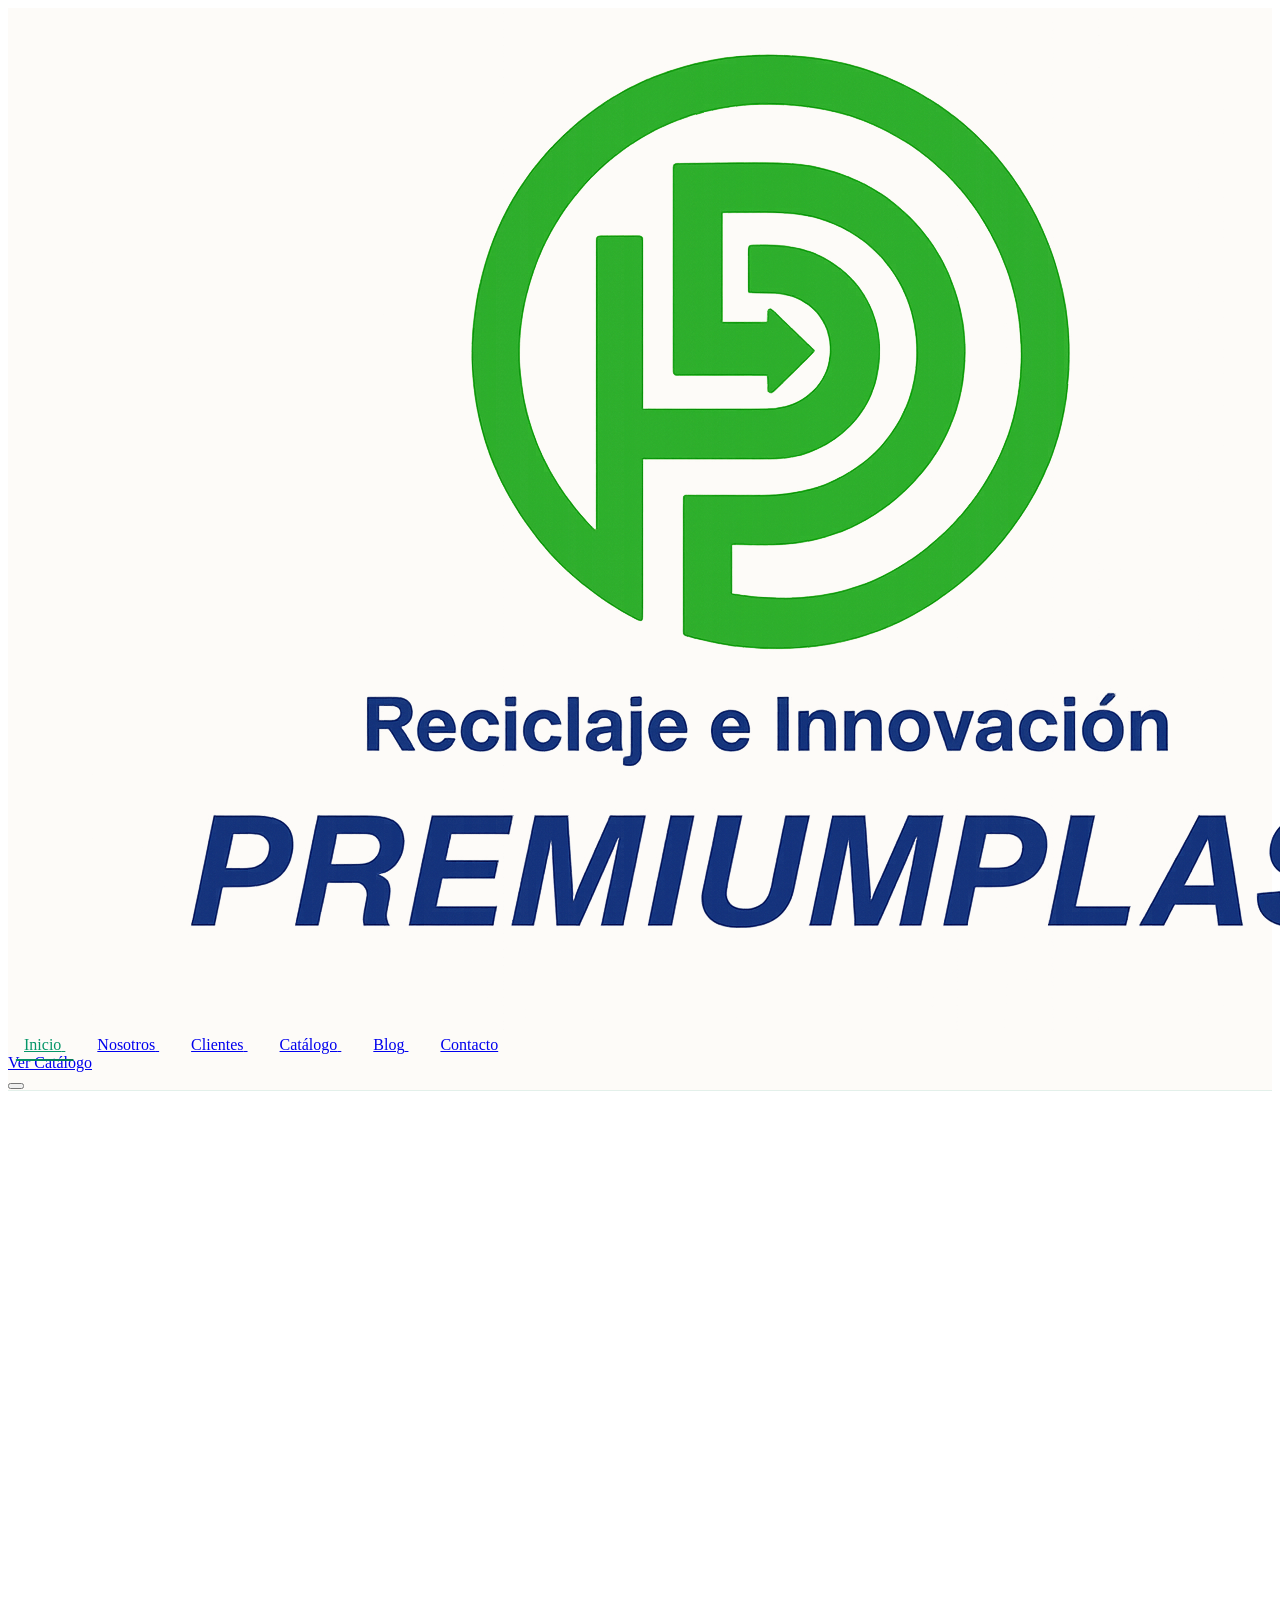
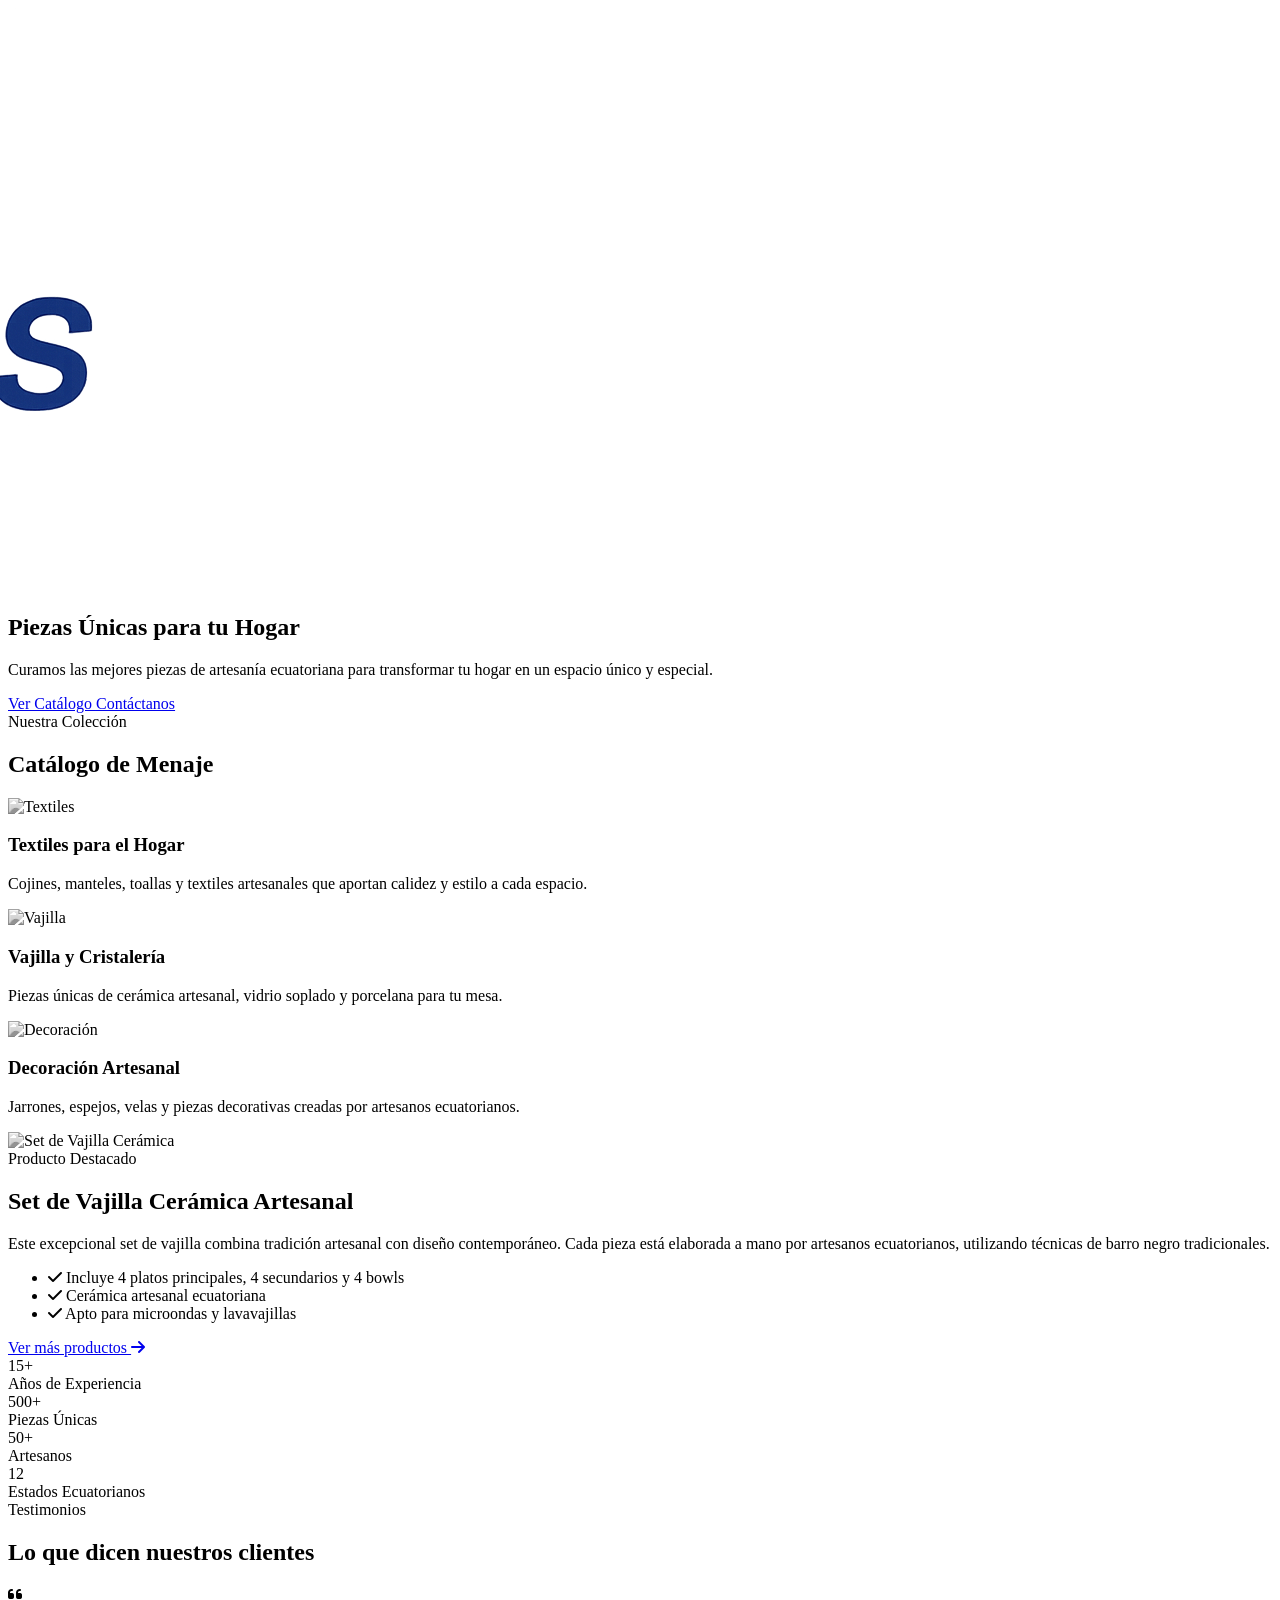
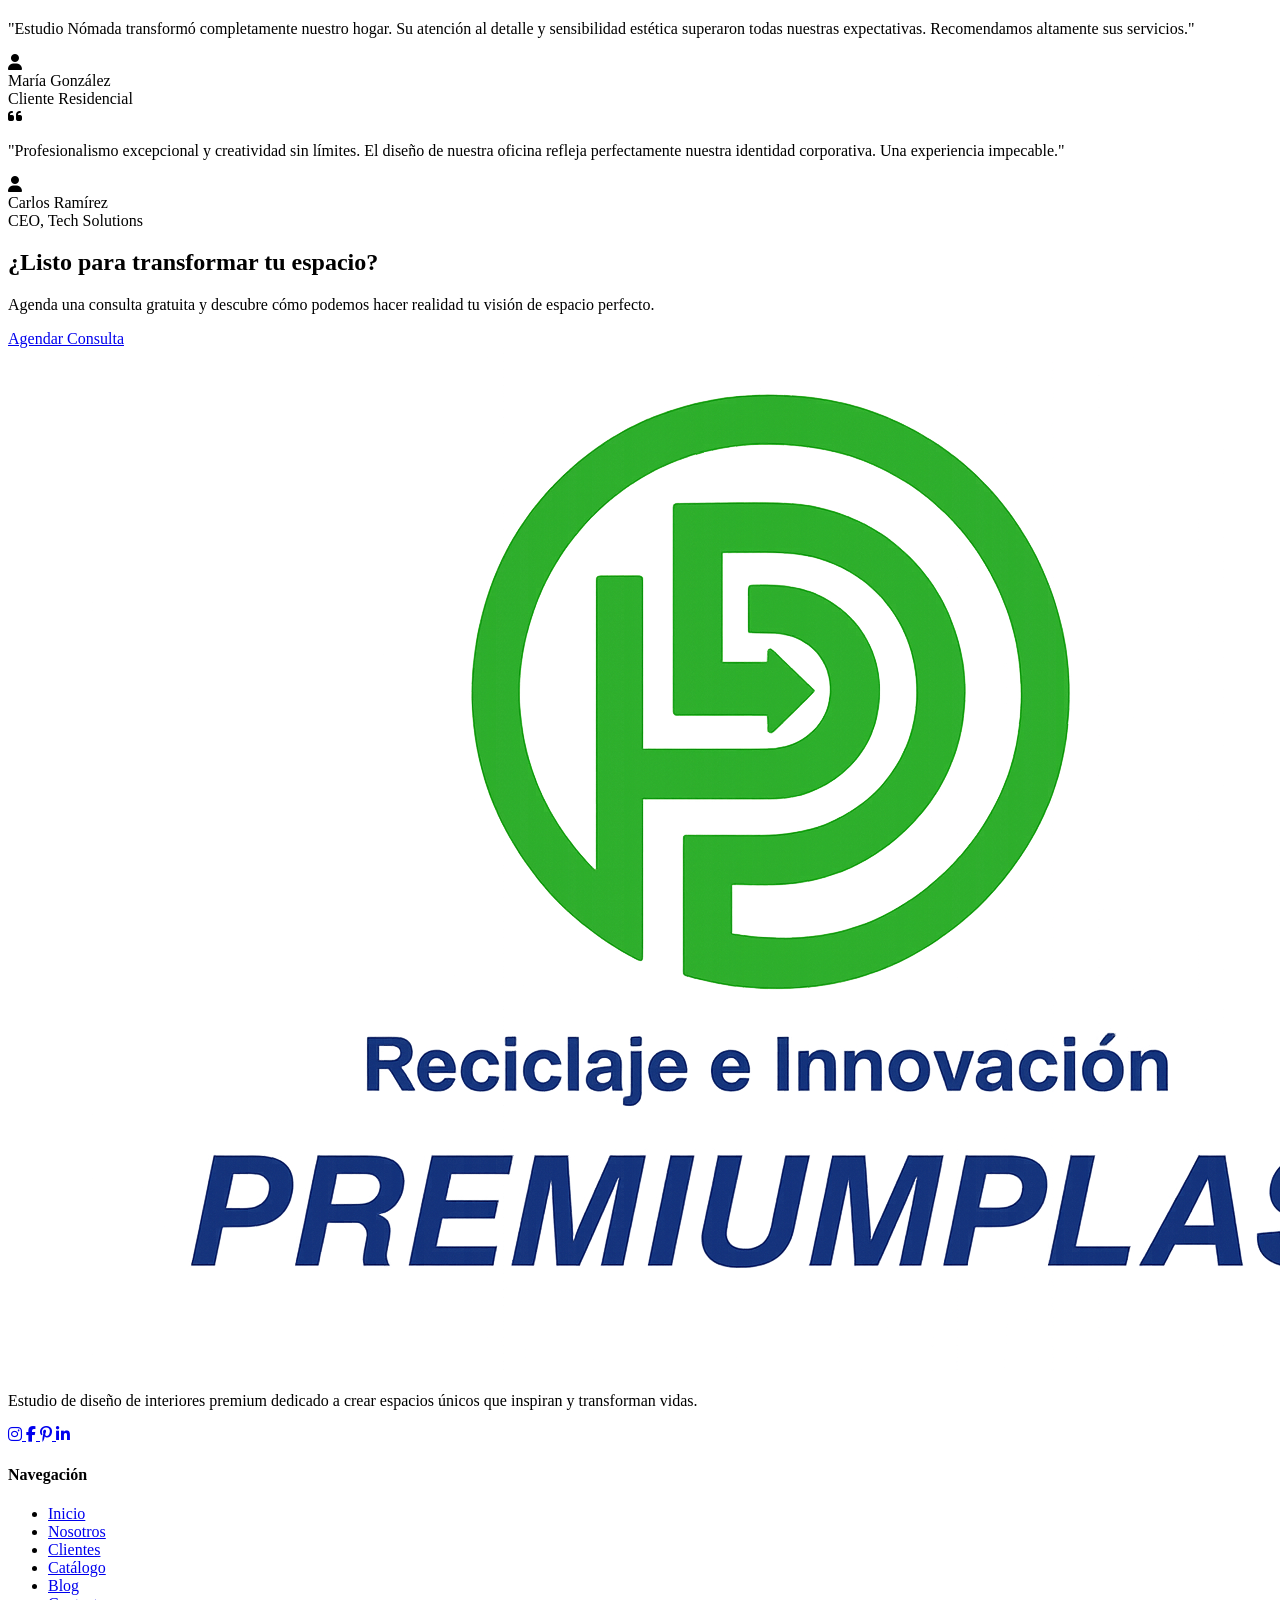
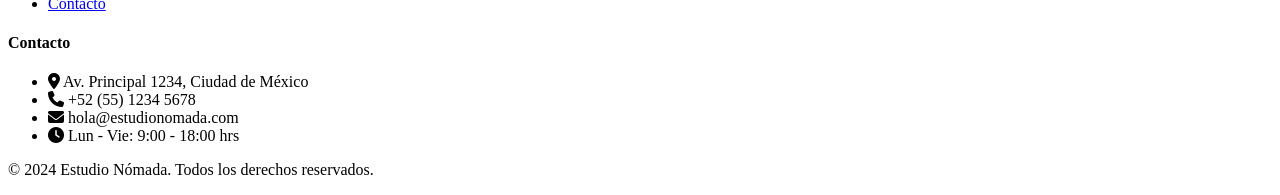
==== index.html @ 6032d8cf "Fix menu responsive" ====
<!DOCTYPE html>
<html lang="es">
<head>
    <meta charset="UTF-8">
    <meta name="viewport" content="width=device-width, initial-scale=1.0">
    <title>Estudio Nómada - Diseño de Interiores Premium</title>
    
    <!-- Tailwind CSS -->
    <script src="https://cdn.tailwindcss.com"></script>
    
    <!-- Font Awesome 6 -->
    <link rel="stylesheet" href="https://cdnjs.cloudflare.com/ajax/libs/font-awesome/6.4.0/css/all.min.css">
    
    <!-- Google Fonts -->
    <link rel="preconnect" href="https://fonts.googleapis.com">
    <link rel="preconnect" href="https://fonts.gstatic.com" crossorigin>
    <link href="https://fonts.googleapis.com/css2?family=Cormorant+Garamond:wght@400;500;600;700&family=Inter:wght@300;400;500;600&display=swap" rel="stylesheet">
    
    <!-- Tailwind Config -->
    <script>
        tailwind.config = {
            theme: {
                extend: {
                    colors: {
                        cream: '#FDFBF7',
                        'green-600': '#059669',
                        'green-700': '#047857',
                        'blue-900': '#1e3a5f',
                        'amber-600': '#d97706',
                        'gray-700': '#374151',
                        'gray-600': '#4b5563',
                    },
                    fontFamily: {
                        serif: ['"Cormorant Garamond"', 'serif'],
                        sans: ['"Inter"', 'sans-serif'],
                    }
                }
            }
        }
    </script>
    
    <style>
        .grayscale-hover:hover {
            filter: grayscale(0%);
        }
        .grayscale {
            filter: grayscale(100%);
        }
        .smooth-transition {
            transition: all 0.4s ease-in-out;
        }
        
        /* CSS-only Carousel */
        .carousel {
            position: absolute;
            top: 0;
            left: 0;
            width: 100%;
            height: 100%;
        }
        
        .carousel-image {
            position: absolute;
            top: 0;
            left: 0;
            width: 100%;
            height: 100%;
            background-size: cover;
            background-position: center;
            opacity: 0;
            animation: slide 15s infinite;
        }
        
        .carousel-image:nth-child(1) {
            animation-delay: 0s;
        }
        
        .carousel-image:nth-child(2) {
            animation-delay: 5s;
        }
        
        .carousel-image:nth-child(3) {
            animation-delay: 10s;
        }
        
        @keyframes slide {
            0%, 25% {
                opacity: 1;
            }
            33.33%, 100% {
                opacity: 0;
            }
        }
        
        /* Modern Menu Styles */
        .nav-link {
            position: relative;
            padding: 0.5rem 1rem;
            transition: all 0.3s ease;
        }
        
        .nav-link::before {
            content: '';
            position: absolute;
            bottom: 0;
            left: 50%;
            width: 0;
            height: 2px;
            background: linear-gradient(90deg, #059669, #047857);
            transition: all 0.3s ease;
            transform: translateX(-50%);
            border-radius: 2px;
        }
        
        .nav-link:hover::before,
        .nav-link.active::before {
            width: 80%;
        }
        
        .nav-link:hover {
            transform: translateY(-2px);
        }
        
        .nav-link.active {
            color: #059669;
            font-weight: 500;
        }
        
        /* Glassmorphism Header */
        .glass-header {
            background: rgba(253, 251, 247, 0.85);
            backdrop-filter: blur(20px);
            -webkit-backdrop-filter: blur(20px);
            border-bottom: 1px solid rgba(5, 150, 105, 0.1);
        }
        
        /* Mobile Menu Animation */
        .mobile-menu {
            transform: translateX(-100%);
            transition: transform 0.3s cubic-bezier(0.4, 0, 0.2, 1);
        }
        
        .mobile-menu.active {
            transform: translateX(0);
        }
        
        .mobile-menu-overlay {
            transition: all 0.3s ease;
        }
        
        .mobile-menu-overlay.active {
            opacity: 1;
            visibility: visible;
        }
        
        .mobile-nav-link {
            position: relative;
            overflow: hidden;
        }
        
        .mobile-nav-link::before {
            content: '';
            position: absolute;
            left: 0;
            top: 0;
            height: 100%;
            width: 0;
            background: linear-gradient(90deg, rgba(5, 150, 105, 0.1), transparent);
            transition: width 0.3s ease;
        }
        
        .mobile-nav-link:hover::before,
        .mobile-nav-link.active::before {
            width: 100%;
        }
        
        .mobile-nav-link:hover,
        .mobile-nav-link.active {
            padding-left: 1.5rem;
        }
        
        /* Animated Hamburger */
        .hamburger-line {
            transition: all 0.3s ease;
        }
        
        .hamburger.active .hamburger-line:nth-child(1) {
            transform: rotate(45deg) translate(5px, 5px);
        }
        
        .hamburger.active .hamburger-line:nth-child(2) {
            opacity: 0;
        }
        
        .hamburger.active .hamburger-line:nth-child(3) {
            transform: rotate(-45deg) translate(5px, -5px);
        }
        
        /* Logo Scale Animation */
        .logo-container {
            transition: transform 0.3s ease;
        }
        
        .logo-container:hover {
            transform: scale(1.05);
        }
        
        /* Scroll indicator */
        .scroll-indicator {
            animation: bounce 2s infinite;
        }
        
        @keyframes bounce {
            0%, 20%, 50%, 80%, 100% {
                transform: translateY(0);
            }
            40% {
                transform: translateY(-10px);
            }
            60% {
                transform: translateY(-5px);
            }
        }
    </style>
</head>
<body class="bg-cream font-sans text-gray-700">
    
    <!-- HEADER MODERNO -->
    <header id="main-header" class="fixed top-0 left-0 right-0 z-50 glass-header transition-all duration-3 overflow-visible">
        <nav class="max-w-7xl mx-auto px-6 py-4">
            <div class="flex items-center justify-between">
                <!-- Logo -->
                <a href="index.html" class="logo-container flex-shrink-0">
                    <img src="assets/images/logocompleto.png" alt="Estudio Nómada Logo" class="h-20 w-auto">
                </a>
                
                <!-- Desktop Navigation -->
                <div class="hidden lg:flex items-center space-x-2">
                    <a href="index.html" class="nav-link active text-gray-800 font-medium">
                        <span class="relative z-10">Inicio</span>
                    </a>
                    <a href="nosotros.html" class="nav-link text-gray-600 hover:text-gray-800 font-medium">
                        <span class="relative z-10">Nosotros</span>
                    </a>
                    <a href="clientes.html" class="nav-link text-gray-600 hover:text-gray-800 font-medium">
                        <span class="relative z-10">Clientes</span>
                    </a>
                    <a href="catalogo.html" class="nav-link text-gray-600 hover:text-gray-800 font-medium">
                        <span class="relative z-10">Catálogo</span>
                    </a>
                    <a href="blog.html" class="nav-link text-gray-600 hover:text-gray-800 font-medium">
                        <span class="relative z-10">Blog</span>
                    </a>
                    <a href="contacto.html" class="nav-link text-gray-600 hover:text-gray-800 font-medium">
                        <span class="relative z-10">Contacto</span>
                    </a>
                </div>
                
                <!-- CTA Button -->
                <div class="hidden lg:block">
                    <a href="catalogo.html" class="px-6 py-2.5 bg-green-600 text-white font-medium rounded-full hover:bg-green-700 transition-all duration-300 hover:shadow-lg hover:shadow-green-600/30 transform hover:-translate-y-0.5">
                        Ver Catálogo
                    </a>
                </div>
                
                <!-- Mobile Menu Button -->
                <button id="mobile-menu-btn" class="hamburger lg:hidden w-10 h-10 flex flex-col justify-center items-center gap-1.5 p-2 rounded-lg hover:bg-gray-100 transition-colors">
                    <span class="hamburger-line w-6 h-0.5 bg-gray-700 rounded"></span>
                    <span class="hamburger-line w-6 h-0.5 bg-gray-700 rounded"></span>
                    <span class="hamburger-line w-6 h-0.5 bg-gray-700 rounded"></span>
                </button>
            </div>
        </nav>
    </header>
    
    <!-- Mobile Menu Overlay -->
    <div id="mobile-menu-overlay" class="mobile-menu-overlay fixed inset-0 bg-black/50 z-40 lg:hidden transition-opacity duration-300 opacity-0 invisible"></div>
    
    <!-- Mobile Menu -->
    <div id="mobile-menu" class="mobile-menu fixed top-0 left-0 bottom-0 w-80 max-w-[85vw] bg-cream z-50 lg:hidden shadow-2xl transform -translate-x-full transition-transform duration-300">
        <div class="p-6">
            <!-- Mobile Logo -->
            <div class="flex items-center justify-between mb-8">
                <img src="assets/images/logocompleto.png" alt="Estudio Nómada Logo" class="h-16 w-auto">
                <button id="mobile-menu-close" class="w-10 h-10 flex items-center justify-center rounded-full hover:bg-gray-100 transition-colors">
                    <i class="fas fa-times text-xl text-gray-600"></i>
                </button>
            </div>
            
            <!-- Mobile Navigation -->
            <div class="flex flex-col space-y-2">
                <a href="index.html" class="mobile-nav-link active px-4 py-3 text-green-600 font-medium rounded-lg transition-all duration-300">
                    <i class="fas fa-home mr-3 w-5"></i>Inicio
                </a>
                <a href="nosotros.html" class="mobile-nav-link px-4 py-3 text-gray-600 font-medium rounded-lg transition-all duration-300">
                    <i class="fas fa-users mr-3 w-5"></i>Nosotros
                </a>
                <a href="clientes.html" class="mobile-nav-link px-4 py-3 text-gray-600 font-medium rounded-lg transition-all duration-300">
                    <i class="fas fa-heart mr-3 w-5"></i>Clientes
                </a>
                <a href="catalogo.html" class="mobile-nav-link px-4 py-3 text-gray-600 font-medium rounded-lg transition-all duration-300">
                    <i class="fas fa-box mr-3 w-5"></i>Catálogo
                </a>
                <a href="blog.html" class="mobile-nav-link px-4 py-3 text-gray-600 font-medium rounded-lg transition-all duration-300">
                    <i class="fas fa-newspaper mr-3 w-5"></i>Blog
                </a>
                <a href="contacto.html" class="mobile-nav-link px-4 py-3 text-gray-600 font-medium rounded-lg transition-all duration-300">
                    <i class="fas fa-envelope mr-3 w-5"></i>Contacto
                </a>
            </div>
            
            <!-- Mobile CTA -->
            <div class="mt-8 pt-6 border-t border-gray-200">
                <a href="catalogo.html" class="block w-full px-6 py-3 bg-green-600 text-white font-medium text-center rounded-full hover:bg-green-700 transition-all duration-300">
                    Ver Catálogo
                </a>
            </div>
            
            <!-- Social Links -->
            <div class="flex justify-center space-x-4 mt-6">
                <a href="#" class="w-10 h-10 bg-gray-100 flex items-center justify-center text-gray-600 rounded-full hover:bg-green-600 hover:text-white transition-all duration-300">
                    <i class="fab fa-instagram"></i>
                </a>
                <a href="#" class="w-10 h-10 bg-gray-100 flex items-center justify-center text-gray-600 rounded-full hover:bg-green-600 hover:text-white transition-all duration-300">
                    <i class="fab fa-facebook-f"></i>
                </a>
                <a href="#" class="w-10 h-10 bg-gray-100 flex items-center justify-center text-gray-600 rounded-full hover:bg-green-600 hover:text-white transition-all duration-300">
                    <i class="fab fa-pinterest-p"></i>
                </a>
            </div>
        </div>
    </div>

    <!-- HERO SECTION WITH CAROUSEL -->
    <section class="relative min-h-screen flex items-center justify-center overflow-hidden">
        <div class="carousel">
            <div class="carousel-image" style="background-image: url('https://images.unsplash.com/photo-1556228453-efd6c1ff04f6?w=1920&q=80');"></div>
            <div class="carousel-image" style="background-image: url('https://images.unsplash.com/photo-1556228453-efd6c1ff04f6?w=1920&q=80');"></div>
            <div class="carousel-image" style="background-image: url('https://images.unsplash.com/photo-1544161515-4ab6ce6db874?w=1920&q=80');"></div>
        </div>
        <div class="absolute inset-0 bg-blue-900/50"></div>
        <div class="relative z-10 max-w-5xl mx-auto px-6 text-center">
            <h1 class="font-serif text-6xl md:text-7xl lg:text-8xl font-light text-white mb-8 leading-tight">
                Piezas Únicas para tu <span class="italic">Hogar</span>
            </h1>
            <p class="text-xl md:text-2xl text-white/90 mb-12 max-w-3xl mx-auto font-light">
                Curamos las mejores piezas de artesanía ecuatoriana para transformar tu hogar en un espacio único y especial.
            </p>
            <div class="flex flex-col sm:flex-row gap-6 justify-center">
                <a href="catalogo.html" class="px-10 py-4 bg-green-600 text-white font-medium hover:bg-green-700 transition-colors duration-300 rounded-none">
                    Ver Catálogo
                </a>
                <a href="contacto.html" class="px-10 py-4 bg-white text-gray-700 font-medium hover:bg-gray-100 transition-colors duration-300 rounded-none">
                    Contáctanos
                </a>
            </div>
        </div>
    </section>

    <!-- SERVICIOS SECTION -->
    <section class="py-32 bg-cream">
        <div class="max-w-7xl mx-auto px-6">
            <div class="text-center mb-20">
                <span class="text-amber-600 font-medium tracking-widest uppercase text-sm">Nuestra Colección</span>
                <h2 class="font-serif text-5xl md:text-6xl text-gray-700 mt-4 mb-6">Catálogo de Menaje</h2>
                <div class="w-24 h-1 bg-green-600 mx-auto"></div>
            </div>
            
            <div class="grid md:grid-cols-3 gap-12">
                <!-- Servicio 1 -->
                <div class="group text-center">
                    <div class="w-full h-80 bg-gray-100 mb-8 overflow-hidden relative">
                        <img src="https://images.unsplash.com/photo-1513519245088-0e12902e35a6?w=600&q=80" alt="Textiles" class="w-full h-full object-cover grayscale grayscale-hover smooth-transition">
                    </div>
                    <h3 class="font-serif text-3xl text-gray-700 mb-4">Textiles para el Hogar</h3>
                    <p class="text-gray-600 font-light leading-relaxed">Cojines, manteles, toallas y textiles artesanales que aportan calidez y estilo a cada espacio.</p>
                </div>
                
                <!-- Servicio 2 -->
                <div class="group text-center">
                    <div class="w-full h-80 bg-gray-100 mb-8 overflow-hidden relative">
                        <img src="https://images.unsplash.com/photo-1565193566173-7a0ee3dbe261?w=600&q=80" alt="Vajilla" class="w-full h-full object-cover grayscale grayscale-hover smooth-transition">
                    </div>
                    <h3 class="font-serif text-3xl text-gray-700 mb-4">Vajilla y Cristalería</h3>
                    <p class="text-gray-600 font-light leading-relaxed">Piezas únicas de cerámica artesanal, vidrio soplado y porcelana para tu mesa.</p>
                </div>
                
                <!-- Servicio 3 -->
                <div class="group text-center">
                    <div class="w-full h-80 bg-gray-100 mb-8 overflow-hidden relative">
                        <img src="https://images.unsplash.com/photo-1586023492125-27b2c045efd7?w=600&q=80" alt="Decoración" class="w-full h-full object-cover grayscale grayscale-hover smooth-transition">
                    </div>
                    <h3 class="font-serif text-3xl text-gray-700 mb-4">Decoración Artesanal</h3>
                    <p class="text-gray-600 font-light leading-relaxed">Jarrones, espejos, velas y piezas decorativas creadas por artesanos ecuatorianos.</p>
                </div>
            </div>
        </div>
    </section>

    <!-- PRODUCTO DESTACADO -->
    <section class="py-32 bg-gray-50">
        <div class="max-w-7xl mx-auto px-6">
            <div class="grid lg:grid-cols-2 gap-16 items-center">
                <div class="order-2 lg:order-1">
                    <div class="relative">
                        <div class="absolute -top-4 -left-4 w-full h-full border-2 border-green-600"></div>
                        <img src="https://images.unsplash.com/photo-1544161515-4ab6ce6db874?w=800&q=80" alt="Set de Vajilla Cerámica" class="w-full h-[600px] object-cover grayscale grayscale-hover smooth-transition relative z-10">
                    </div>
                </div>
                <div class="order-1 lg:order-2">
                    <span class="text-amber-600 font-medium tracking-widest uppercase text-sm">Producto Destacado</span>
                    <h2 class="font-serif text-5xl md:text-6xl text-gray-700 mt-4 mb-8">Set de Vajilla Cerámica Artesanal</h2>
                    <p class="text-gray-600 text-lg font-light leading-relaxed mb-8">
                        Este excepcional set de vajilla combina tradición artesanal con diseño contemporáneo. Cada pieza está elaborada a mano por artesanos ecuatorianos, utilizando técnicas de barro negro tradicionales.
                    </p>
                    <ul class="space-y-4 mb-10">
                        <li class="flex items-center text-gray-700 font-light">
                            <i class="fas fa-check text-green-600 mr-4"></i>
                            Incluye 4 platos principales, 4 secundarios y 4 bowls
                        </li>
                        <li class="flex items-center text-gray-700 font-light">
                            <i class="fas fa-check text-green-600 mr-4"></i>
                            Cerámica artesanal ecuatoriana
                        </li>
                        <li class="flex items-center text-gray-700 font-light">
                            <i class="fas fa-check text-green-600 mr-4"></i>
                            Apto para microondas y lavavajillas
                        </li>
                    </ul>
                    <a href="catalogo.html" class="inline-flex items-center text-green-600 font-medium hover:text-green-700 transition-colors duration-300 group">
                        Ver más productos
                        <i class="fas fa-arrow-right ml-3 group-hover:translate-x-2 smooth-transition"></i>
                    </a>
                </div>
            </div>
        </div>
    </section>

    <!-- ESTADÍSTICAS -->
    <section class="py-24 bg-blue-900">
        <div class="max-w-7xl mx-auto px-6">
            <div class="grid md:grid-cols-4 gap-12 text-center">
                <div>
                    <div class="font-serif text-5xl md:text-6xl text-white mb-4">15+</div>
                    <div class="text-white/80 font-light">Años de Experiencia</div>
                </div>
                <div>
                    <div class="font-serif text-5xl md:text-6xl text-white mb-4">500+</div>
                    <div class="text-white/80 font-light">Piezas Únicas</div>
                </div>
                <div>
                    <div class="font-serif text-5xl md:text-6xl text-white mb-4">50+</div>
                    <div class="text-white/80 font-light">Artesanos</div>
                </div>
                <div>
                    <div class="font-serif text-5xl md:text-6xl text-white mb-4">12</div>
                    <div class="text-white/80 font-light">Estados Ecuatorianos</div>
                </div>
            </div>
        </div>
    </section>

    <!-- TESTIMONIOS -->
    <section class="py-32 bg-cream">
        <div class="max-w-5xl mx-auto px-6">
            <div class="text-center mb-16">
                <span class="text-amber-600 font-medium tracking-widest uppercase text-sm">Testimonios</span>
                <h2 class="font-serif text-5xl md:text-6xl text-gray-700 mt-4 mb-6">Lo que dicen nuestros clientes</h2>
            </div>
            
            <div class="grid md:grid-cols-2 gap-12">
                <div class="bg-white p-10 border-l-4 border-green-600">
                    <i class="fas fa-quote-left text-green-600 text-2xl mb-6"></i>
                    <p class="text-gray-600 text-lg font-light italic leading-relaxed mb-8">
                        "Estudio Nómada transformó completamente nuestro hogar. Su atención al detalle y sensibilidad estética superaron todas nuestras expectativas. Recomendamos altamente sus servicios."
                    </p>
                    <div class="flex items-center">
                        <div class="w-14 h-14 bg-gray-200 rounded-full flex items-center justify-center mr-4">
                            <i class="fas fa-user text-gray-500"></i>
                        </div>
                        <div>
                            <div class="font-serif text-xl text-gray-700">María González</div>
                            <div class="text-gray-500 text-sm">Cliente Residencial</div>
                        </div>
                    </div>
                </div>
                
                <div class="bg-white p-10 border-l-4 border-green-600">
                    <i class="fas fa-quote-left text-green-600 text-2xl mb-6"></i>
                    <p class="text-gray-600 text-lg font-light italic leading-relaxed mb-8">
                        "Profesionalismo excepcional y creatividad sin límites. El diseño de nuestra oficina refleja perfectamente nuestra identidad corporativa. Una experiencia impecable."
                    </p>
                    <div class="flex items-center">
                        <div class="w-14 h-14 bg-gray-200 rounded-full flex items-center justify-center mr-4">
                            <i class="fas fa-user text-gray-500"></i>
                        </div>
                        <div>
                            <div class="font-serif text-xl text-gray-700">Carlos Ramírez</div>
                            <div class="text-gray-500 text-sm">CEO, Tech Solutions</div>
                        </div>
                    </div>
                </div>
            </div>
        </div>
    </section>

    <!-- CTA SECTION -->
    <section class="py-32 bg-gray-100">
        <div class="max-w-4xl mx-auto px-6 text-center">
            <h2 class="font-serif text-5xl md:text-6xl text-gray-700 mb-6">¿Listo para transformar tu espacio?</h2>
            <p class="text-gray-600 text-xl font-light leading-relaxed mb-10">
                Agenda una consulta gratuita y descubre cómo podemos hacer realidad tu visión de espacio perfecto.
            </p>
            <a href="contacto.html" class="inline-block px-12 py-5 bg-green-600 text-white font-medium hover:bg-green-700 transition-colors duration-300 rounded-none">
                Agendar Consulta
            </a>
        </div>
    </section>

    <!-- FOOTER -->
    <footer class="bg-cream pt-20 pb-10 border-t border-gray-200">
        <div class="max-w-7xl mx-auto px-6">
            <div class="grid md:grid-cols-3 gap-16 mb-16">
                <!-- Info Estudio -->
                <div>
                    <img src="assets/images/logocompleto.png" alt="Estudio Nómada Logo" class="h-16 w-auto mb-6">
                    <p class="text-gray-600 font-light leading-relaxed mb-6">
                        Estudio de diseño de interiores premium dedicado a crear espacios únicos que inspiran y transforman vidas.
                    </p>
                    <div class="flex space-x-4">
                        <a href="#" class="w-10 h-10 bg-gray-200 flex items-center justify-center text-gray-700 hover:bg-amber-600 hover:text-white transition-colors duration-300">
                            <i class="fab fa-instagram"></i>
                        </a>
                        <a href="#" class="w-10 h-10 bg-gray-200 flex items-center justify-center text-gray-700 hover:bg-amber-600 hover:text-white transition-colors duration-300">
                            <i class="fab fa-facebook-f"></i>
                        </a>
                        <a href="#" class="w-10 h-10 bg-gray-200 flex items-center justify-center text-gray-700 hover:bg-amber-600 hover:text-white transition-colors duration-300">
                            <i class="fab fa-pinterest-p"></i>
                        </a>
                        <a href="#" class="w-10 h-10 bg-gray-200 flex items-center justify-center text-gray-700 hover:bg-amber-600 hover:text-white transition-colors duration-300">
                            <i class="fab fa-linkedin-in"></i>
                        </a>
                    </div>
                </div>
                
                <!-- Navegación -->
                <div>
                    <h4 class="font-serif text-2xl text-gray-700 mb-6">Navegación</h4>
                    <ul class="space-y-4">
                        <li><a href="index.html" class="text-gray-600 hover:text-amber-600 font-light transition-colors duration-300">Inicio</a></li>
                        <li><a href="nosotros.html" class="text-gray-600 hover:text-amber-600 font-light transition-colors duration-300">Nosotros</a></li>
                        <li><a href="clientes.html" class="text-gray-600 hover:text-amber-600 font-light transition-colors duration-300">Clientes</a></li>
                        <li><a href="catalogo.html" class="text-gray-600 hover:text-amber-600 font-light transition-colors duration-300">Catálogo</a></li>
                        <li><a href="blog.html" class="text-gray-600 hover:text-amber-600 font-light transition-colors duration-300">Blog</a></li>
                        <li><a href="contacto.html" class="text-gray-600 hover:text-amber-600 font-light transition-colors duration-300">Contacto</a></li>
                    </ul>
                </div>
                
                <!-- Contacto -->
                <div>
                    <h4 class="font-serif text-2xl text-gray-700 mb-6">Contacto</h4>
                    <ul class="space-y-4">
                        <li class="flex items-start text-gray-600 font-light">
                            <i class="fas fa-map-marker-alt text-green-600 mt-1 mr-4"></i>
                            Av. Principal 1234, Ciudad de México
                        </li>
                        <li class="flex items-center text-gray-600 font-light">
                            <i class="fas fa-phone text-green-600 mr-4"></i>
                            +52 (55) 1234 5678
                        </li>
                        <li class="flex items-center text-gray-600 font-light">
                            <i class="fas fa-envelope text-green-600 mr-4"></i>
                            hola@estudionomada.com
                        </li>
                        <li class="flex items-center text-gray-600 font-light">
                            <i class="fas fa-clock text-green-600 mr-4"></i>
                            Lun - Vie: 9:00 - 18:00 hrs
                        </li>
                    </ul>
                </div>
            </div>
            
            <!-- Copyright -->
            <div class="border-t border-gray-200 pt-10 text-center">
                <p class="text-gray-500 font-light">
                    &copy; 2024 Estudio Nómada. Todos los derechos reservados.
                </p>
            </div>
        </div>
    </footer>

    <!-- Mobile Menu JavaScript -->
    <script>
        const mobileMenuBtn = document.getElementById('mobile-menu-btn');
        const mobileMenu = document.getElementById('mobile-menu');
        const mobileMenuOverlay = document.getElementById('mobile-menu-overlay');
        const mobileMenuClose = document.getElementById('mobile-menu-close');
        const mainHeader = document.getElementById('main-header');
        
        function openMobileMenu() {
            mobileMenu.classList.add('active');
            mobileMenuOverlay.classList.add('active');
            mobileMenuBtn.classList.add('active');
            document.body.style.overflow = 'hidden';
        }
        
        function closeMobileMenu() {
            mobileMenu.classList.remove('active');
            mobileMenuOverlay.classList.remove('active');
            mobileMenuBtn.classList.remove('active');
            document.body.style.overflow = '';
        }
        
        if (mobileMenuBtn && mobileMenu) {
            mobileMenuBtn.addEventListener('click', function() {
                if (mobileMenu.classList.contains('active')) {
                    closeMobileMenu();
                } else {
                    openMobileMenu();
                }
            });
        }
        
        if (mobileMenuOverlay) {
            mobileMenuOverlay.addEventListener('click', closeMobileMenu);
        }
        
        if (mobileMenuClose) {
            mobileMenuClose.addEventListener('click', closeMobileMenu);
        }
        
        // Header scroll effect
        let lastScroll = 0;
        window.addEventListener('scroll', function() {
            const currentScroll = window.pageYOffset;
            
            if (currentScroll > 100) {
                mainHeader.classList.add('shadow-lg');
                mainHeader.classList.remove('py-4');
                mainHeader.classList.add('py-3');
            } else {
                mainHeader.classList.remove('shadow-lg');
                mainHeader.classList.remove('py-3');
                mainHeader.classList.add('py-4');
            }
            
            lastScroll = currentScroll;
        });
        
        // Set active nav link based on current page
        const currentPage = window.location.pathname.split('/').pop() || 'index.html';
        document.querySelectorAll('.nav-link, .mobile-nav-link').forEach(link => {
            const href = link.getAttribute('href');
            if (href === currentPage) {
                link.classList.add('active');
            } else {
                link.classList.remove('active');
            }
        });
    </script>

</body>
</html>
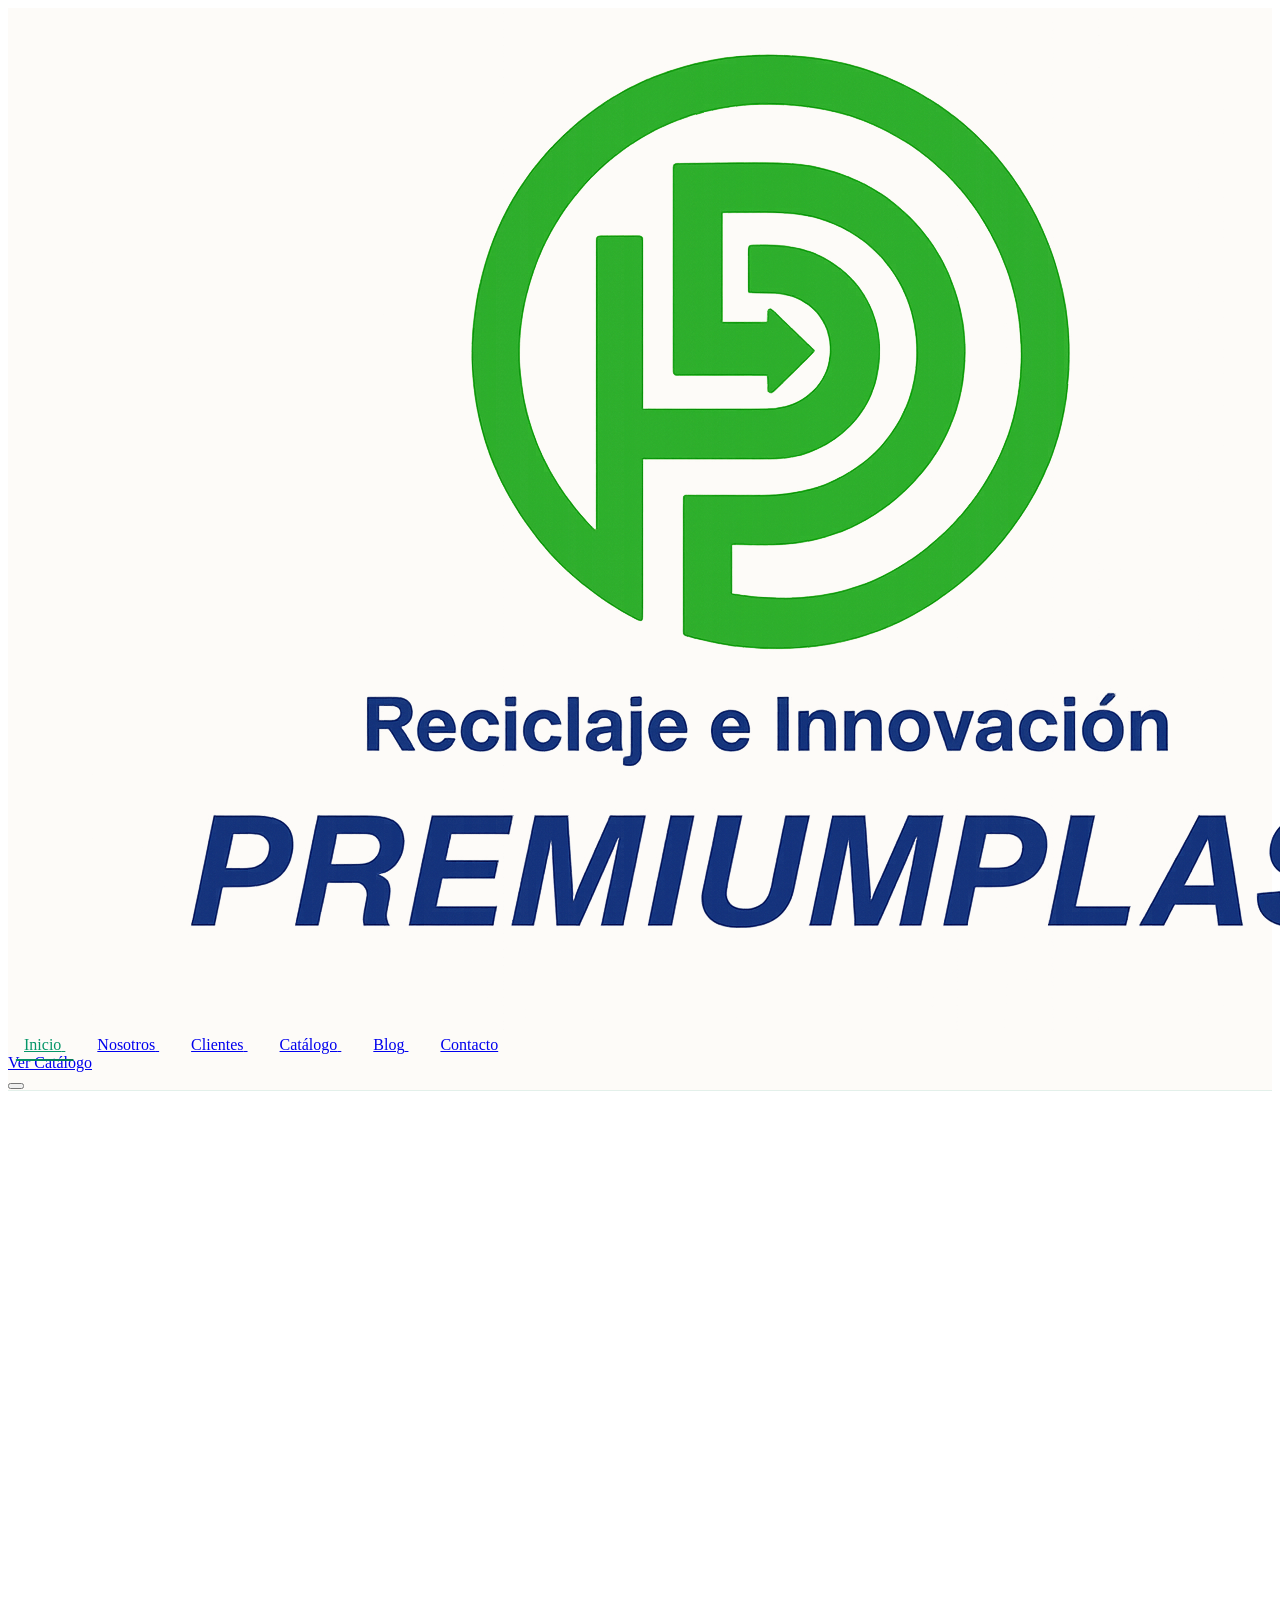
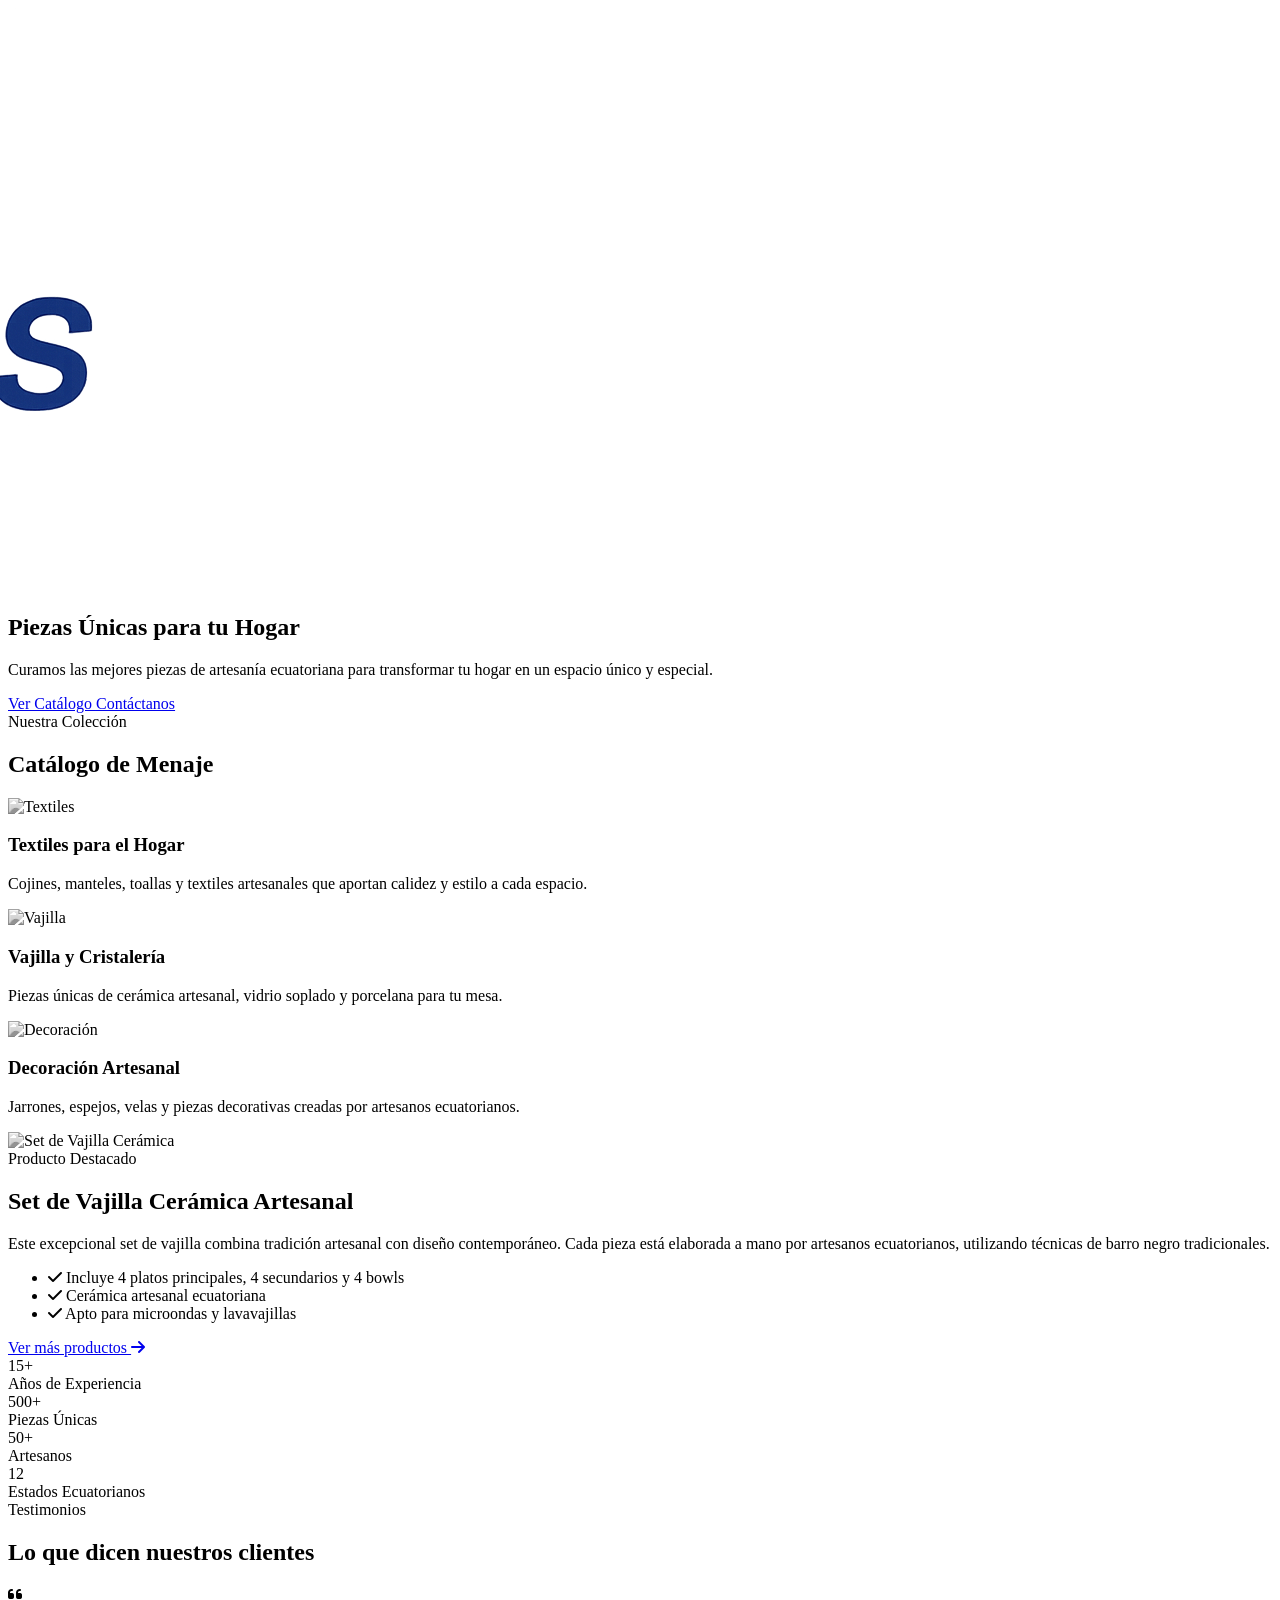
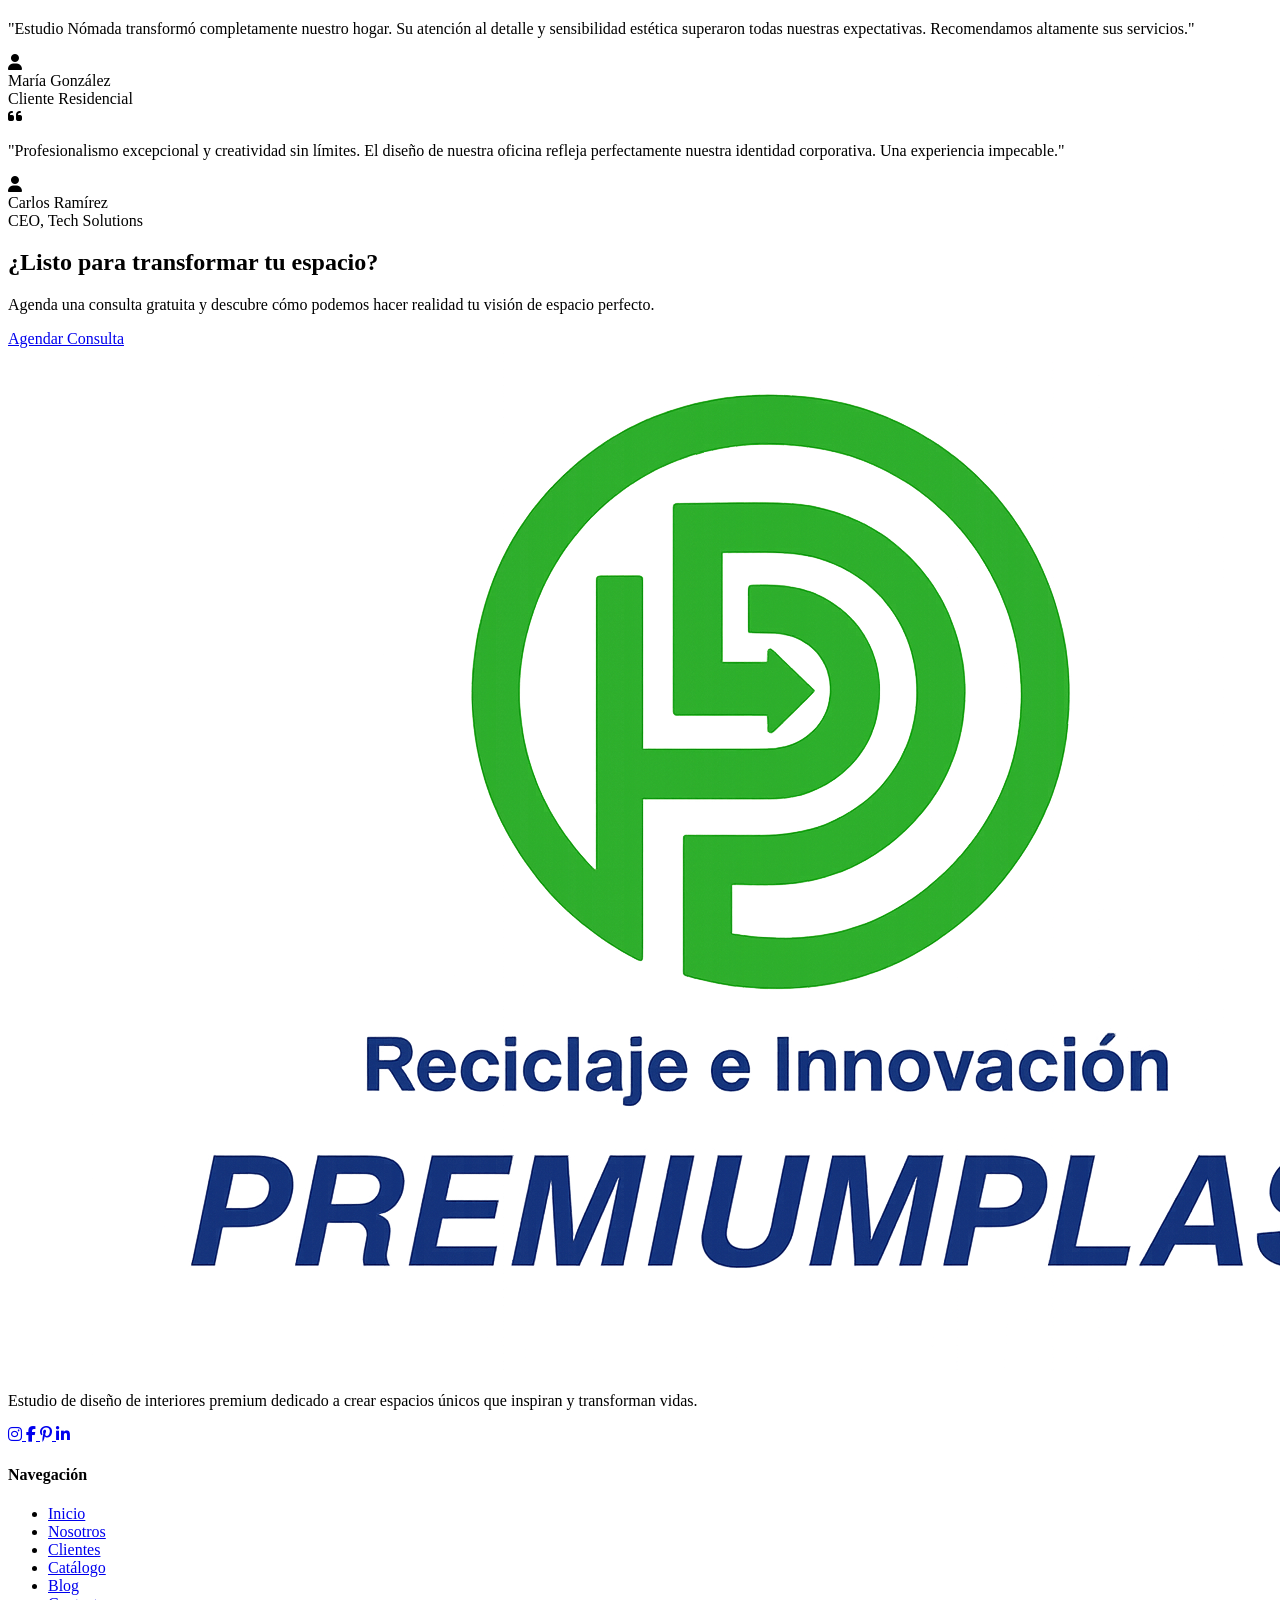
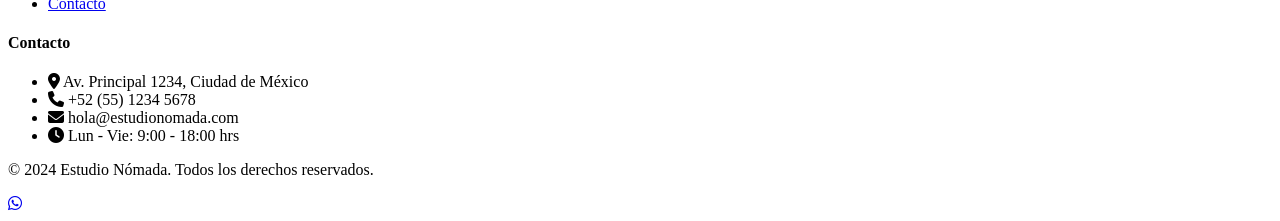
==== commit 959e92b8: "Add chat web whatsaap" ====
--- a/index.html
+++ b/index.html
@@ -659,5 +659,10 @@
         });
     </script>
 
+    <!-- WhatsApp Float Button -->
+    <a href="https://wa.me/593XXXXXXXXX" target="_blank" class="fixed bottom-6 right-6 z-50 w-14 h-14 bg-green-500 rounded-full flex items-center justify-center text-white text-2xl shadow-lg hover:bg-green-600 hover:scale-110 transition-all duration-300 animate-pulse">
+        <i class="fab fa-whatsapp"></i>
+    </a>
+
 </body>
 </html>
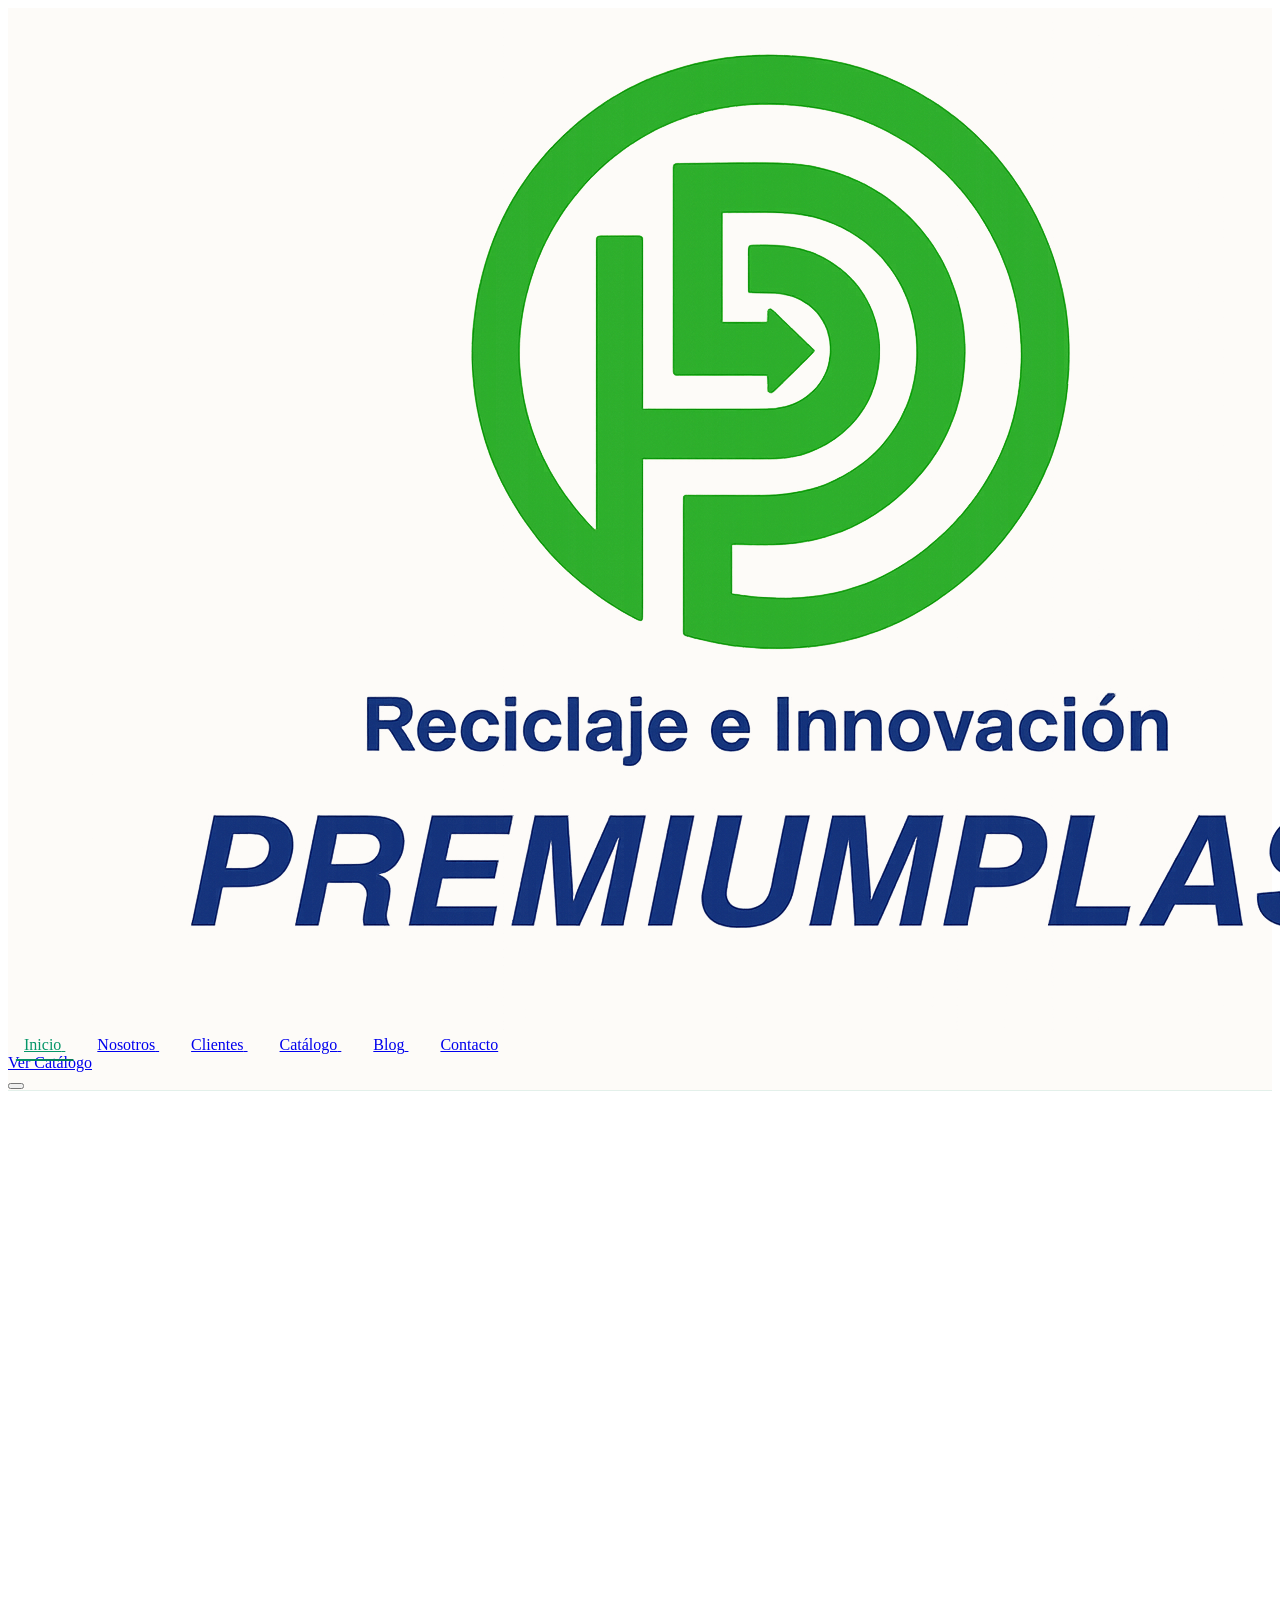
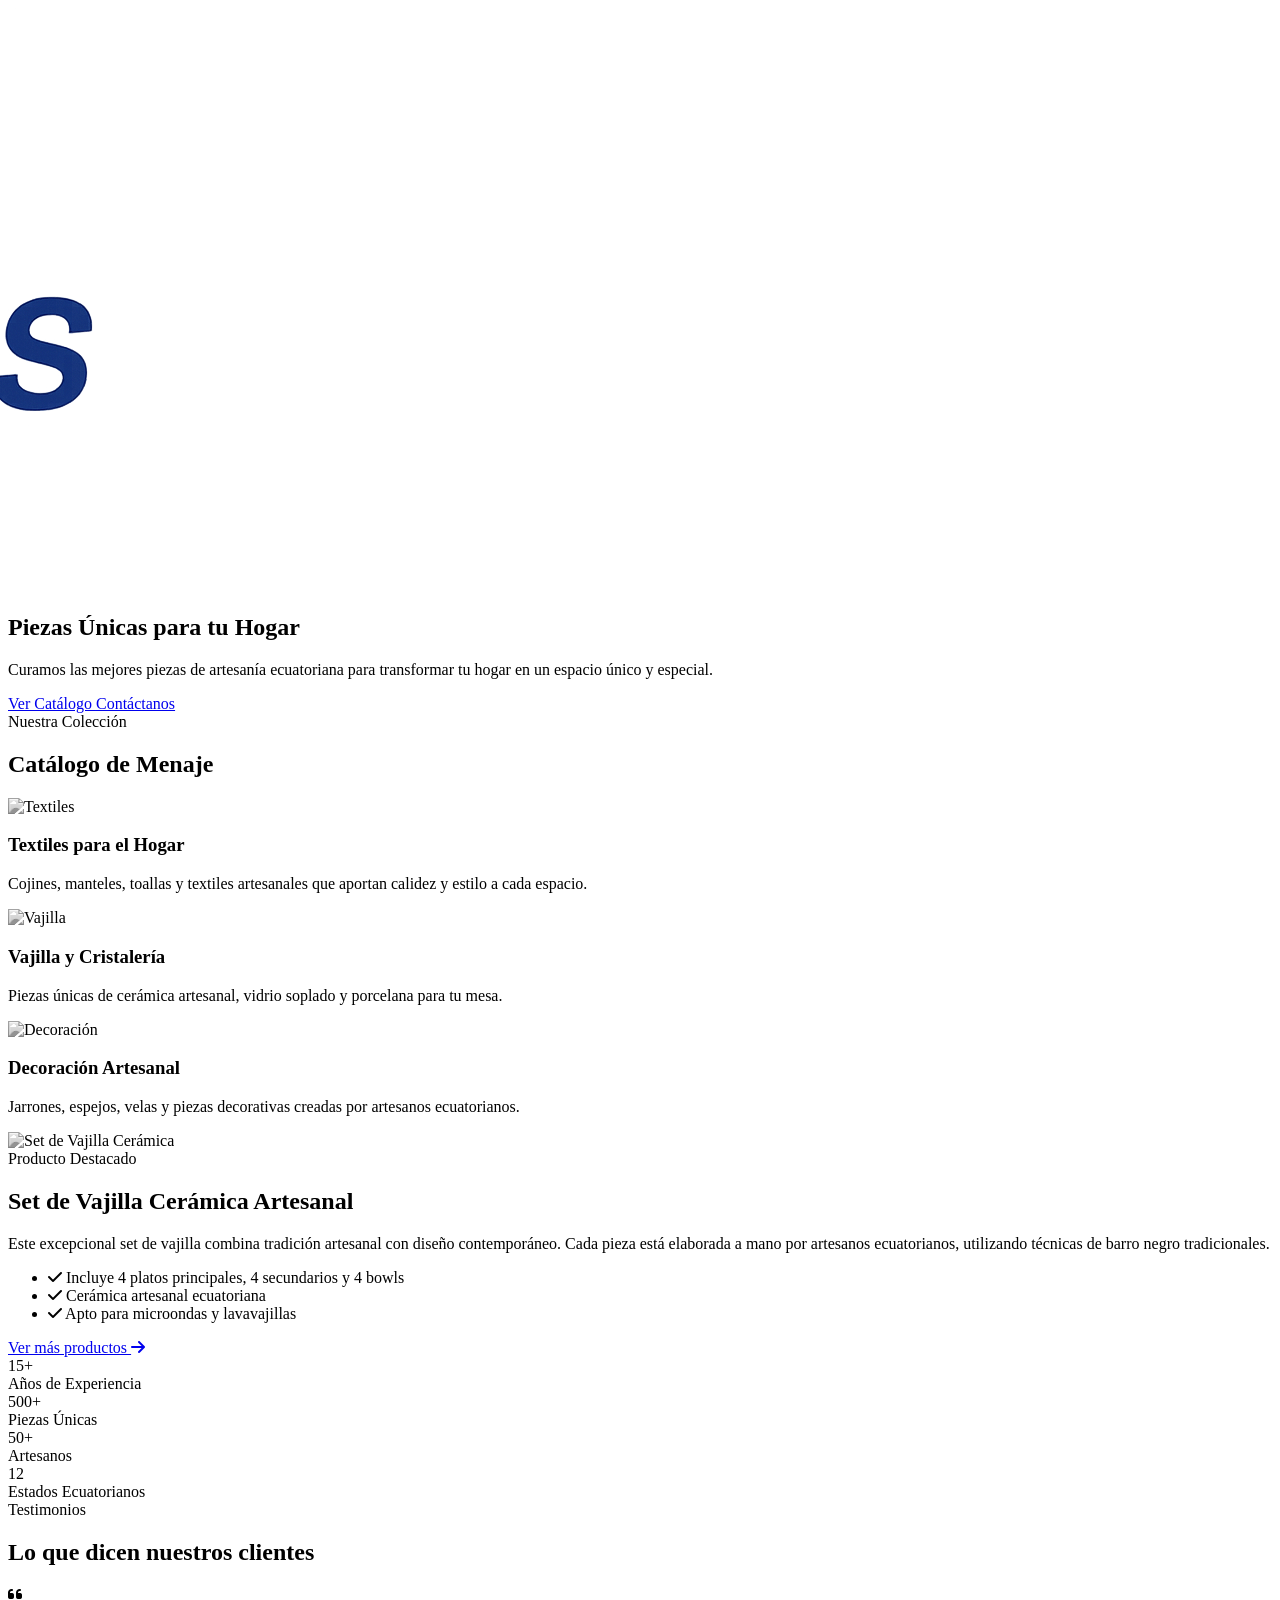
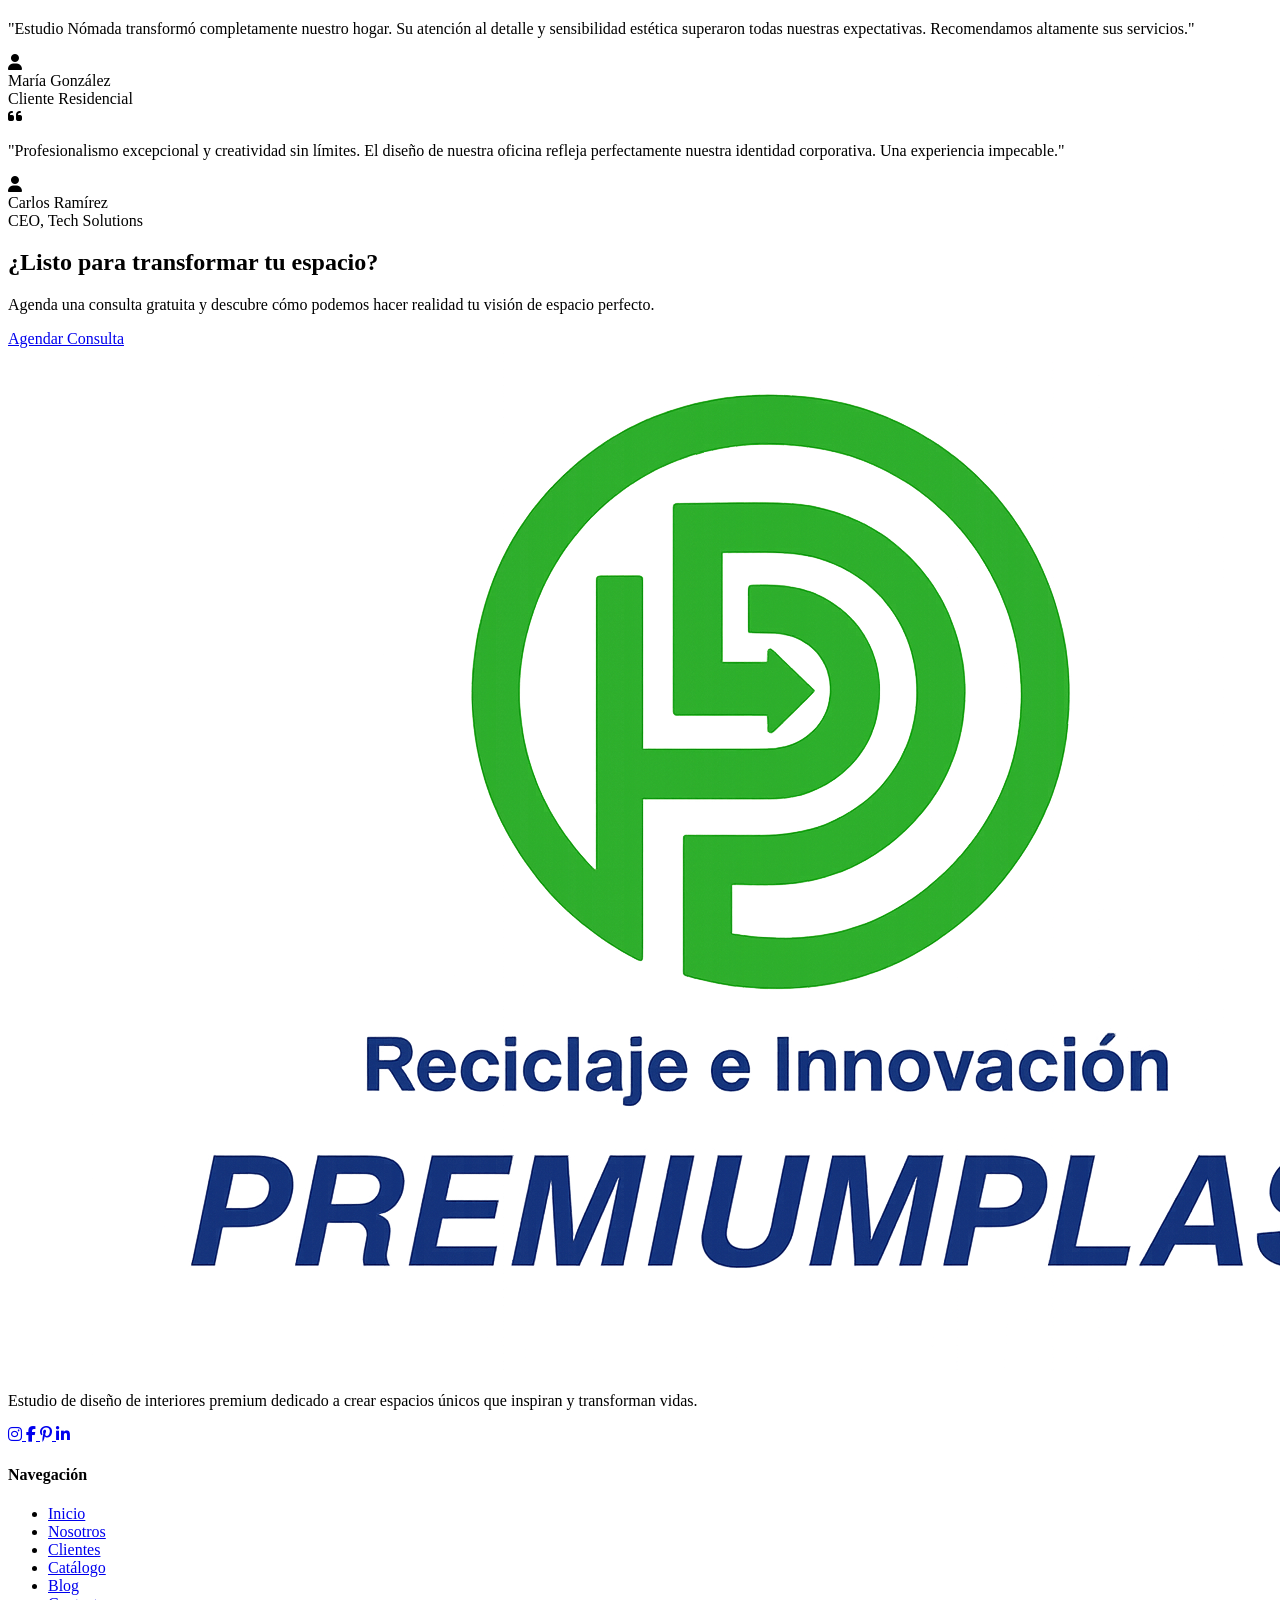
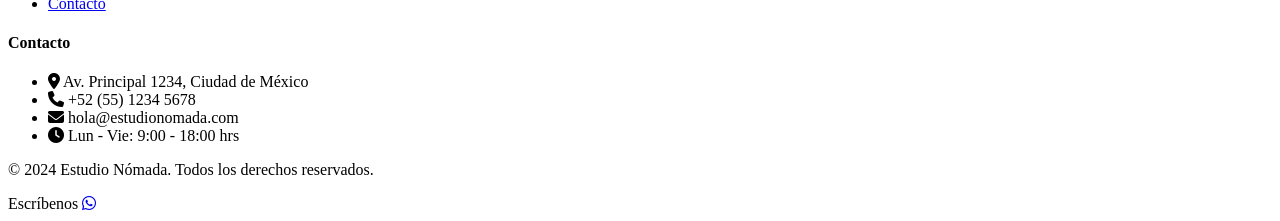
==== commit b5c64f92: "Add icon para whatsaap" ====
--- a/index.html
+++ b/index.html
@@ -660,9 +660,26 @@
     </script>
 
     <!-- WhatsApp Float Button -->
-    <a href="https://wa.me/593XXXXXXXXX" target="_blank" class="fixed bottom-6 right-6 z-50 w-14 h-14 bg-green-500 rounded-full flex items-center justify-center text-white text-2xl shadow-lg hover:bg-green-600 hover:scale-110 transition-all duration-300 animate-pulse">
-        <i class="fab fa-whatsapp"></i>
-    </a>
+    <div class="fixed bottom-6 right-6 z-50 flex items-center gap-3">
+        <span class="bg-gray-800 text-white text-sm px-3 py-2 rounded-lg opacity-0 invisible transition-all duration-300 whitespace-nowrap" id="whatsapp-tooltip">Escríbenos</span>
+        <a href="https://wa.me/593XXXXXXXXX" target="_blank" class="w-14 h-14 bg-green-500 rounded-full flex items-center justify-center text-white text-2xl shadow-lg hover:bg-green-600 hover:scale-110 transition-all duration-300 animate-pulse relative">
+            <i class="fab fa-whatsapp"></i>
+        </a>
+    </div>
+    <script>
+        // WhatsApp tooltip animation
+        const whatsappBtn = document.querySelector('a[href^="https://wa.me"]');
+        const whatsappTooltip = document.getElementById('whatsapp-tooltip');
+        
+        if (whatsappBtn && whatsappTooltip) {
+            whatsappBtn.addEventListener('mouseenter', () => {
+                whatsappTooltip.classList.remove('opacity-0', 'invisible');
+            });
+            whatsappBtn.addEventListener('mouseleave', () => {
+                whatsappTooltip.classList.add('opacity-0', 'invisible');
+            });
+        }
+    </script>
 
 </body>
 </html>
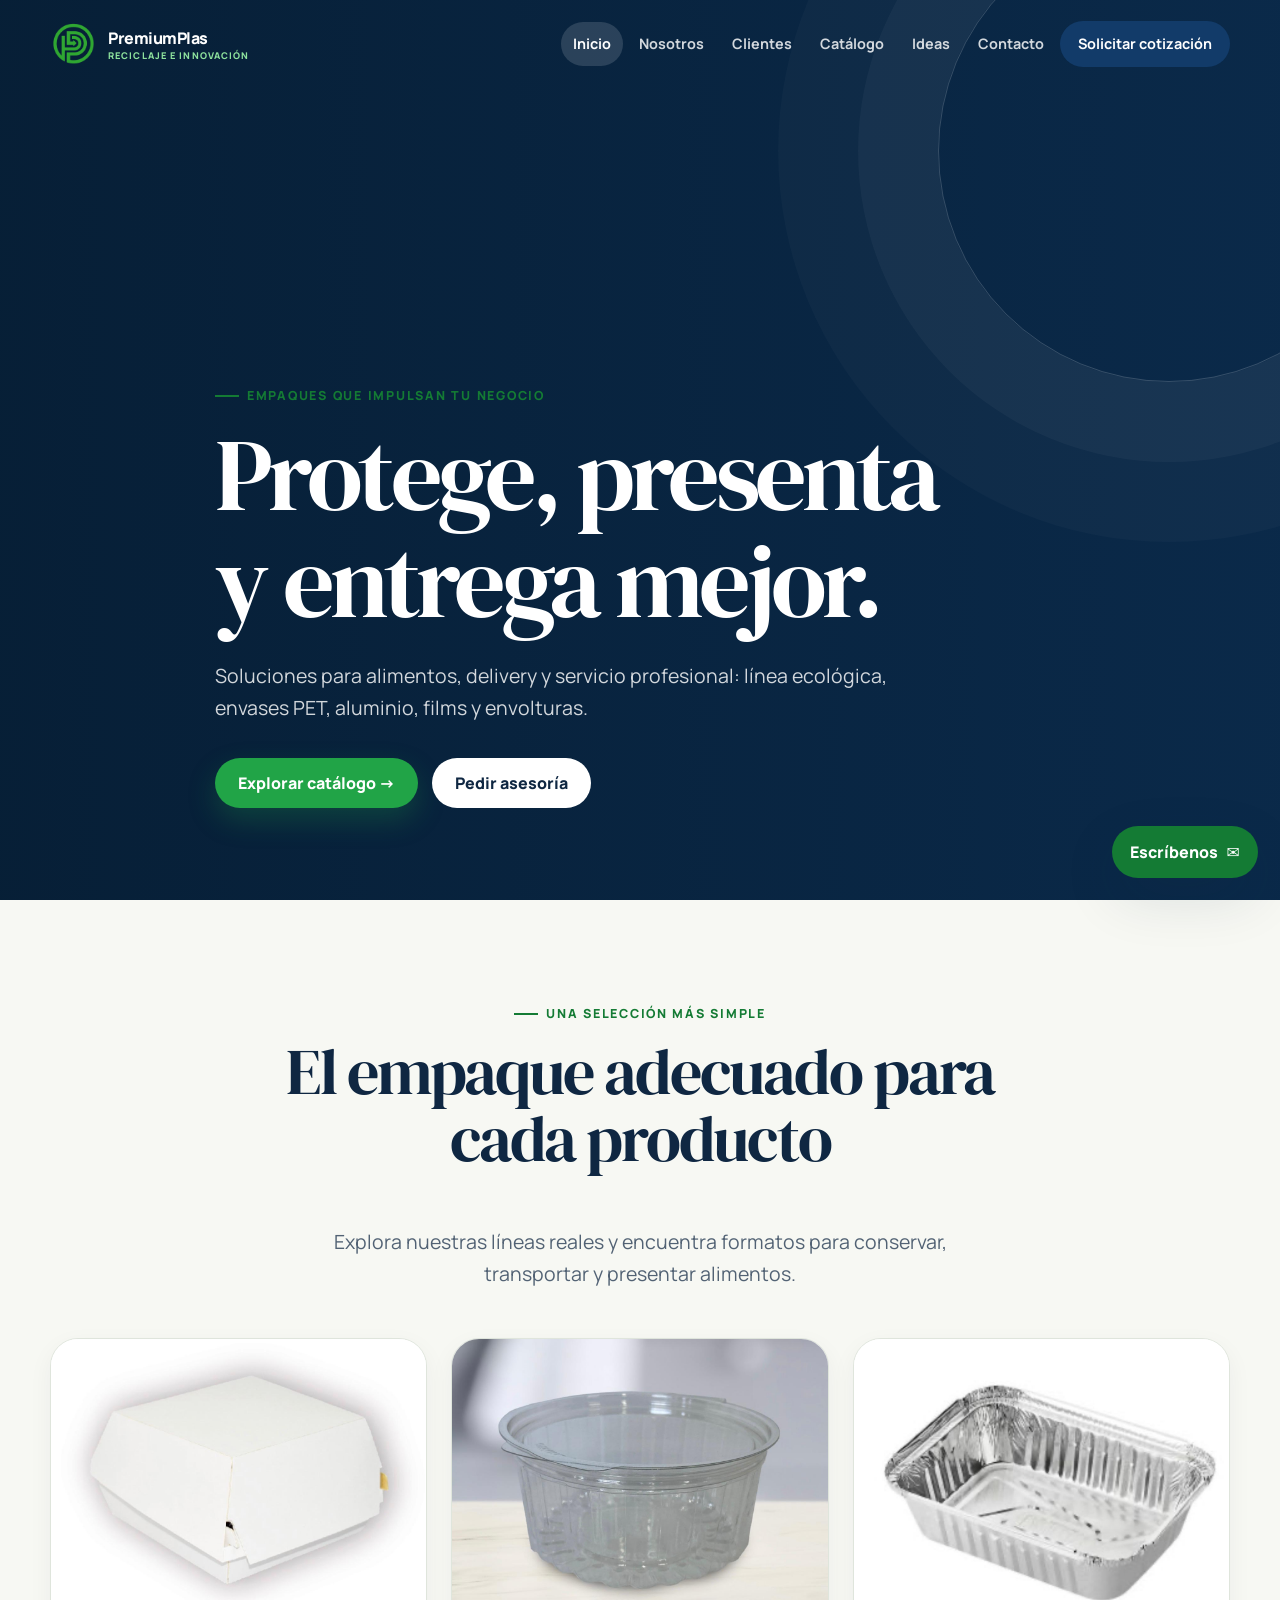
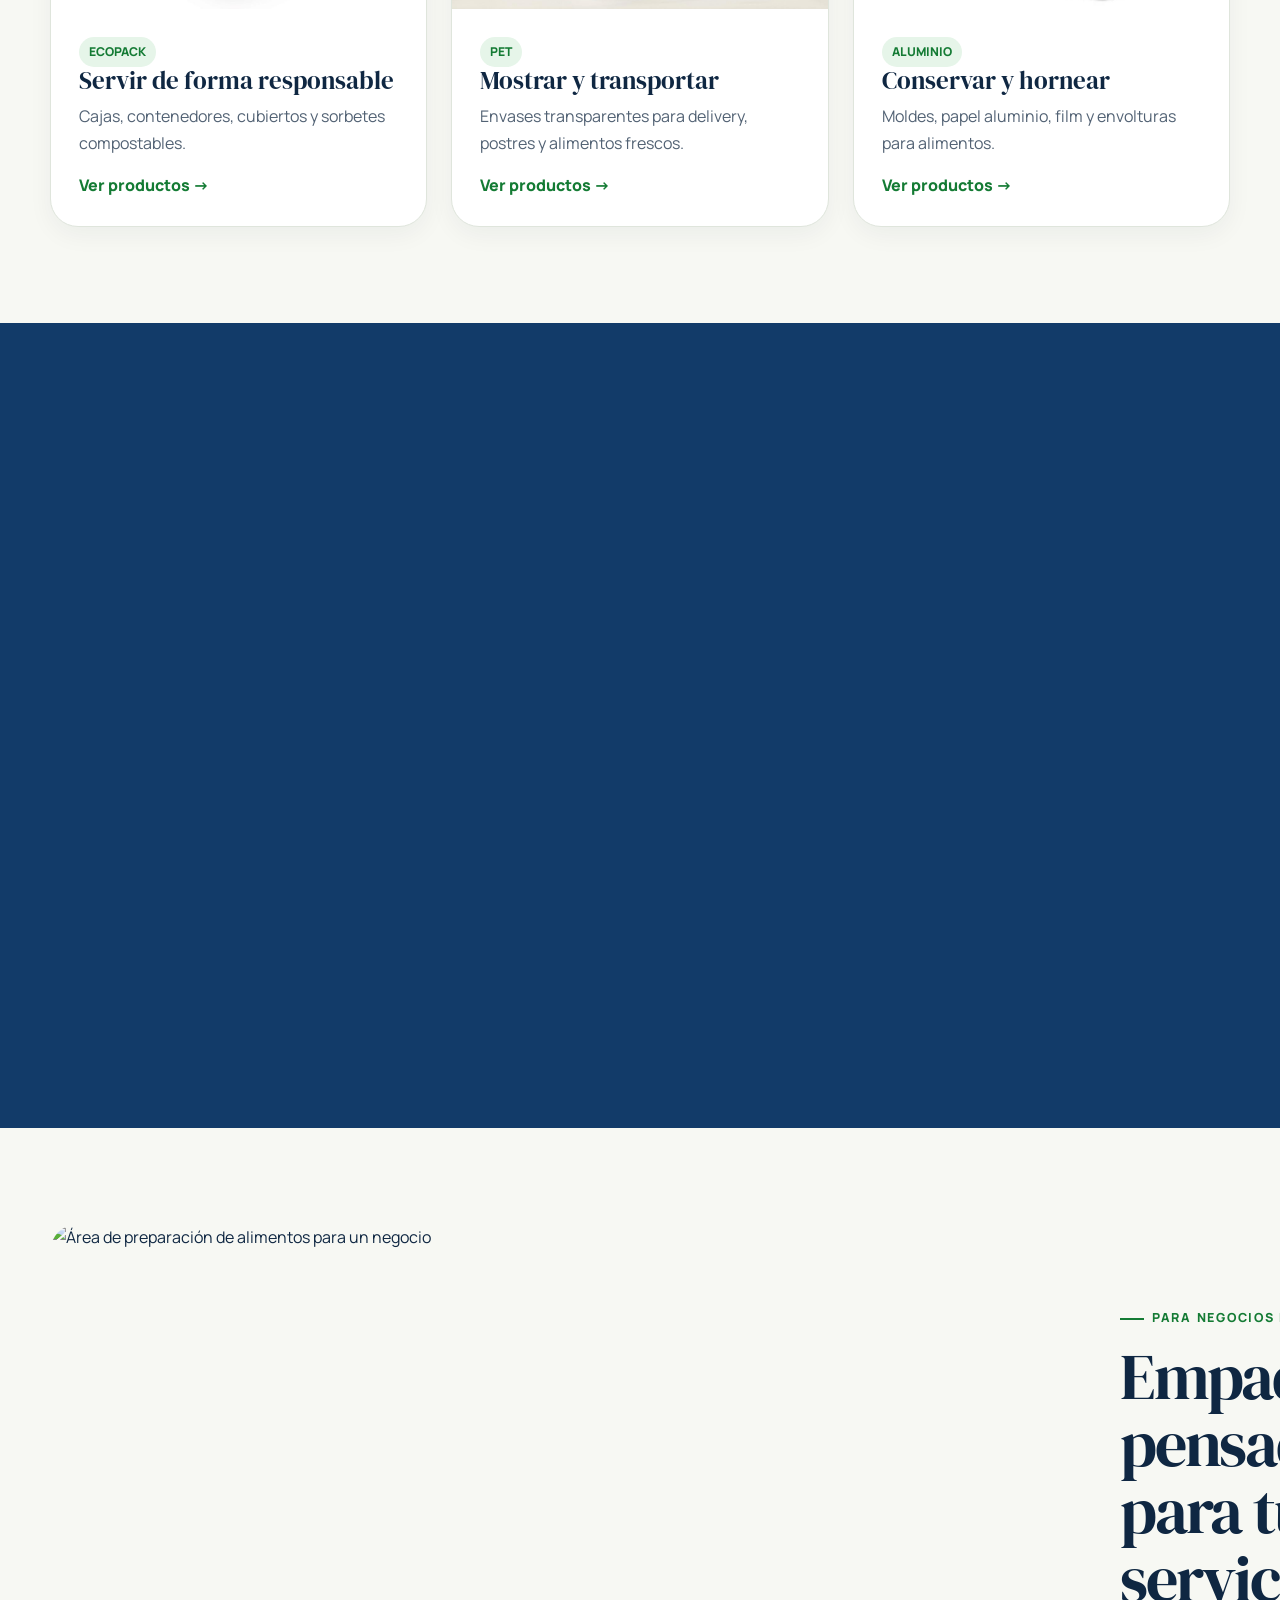
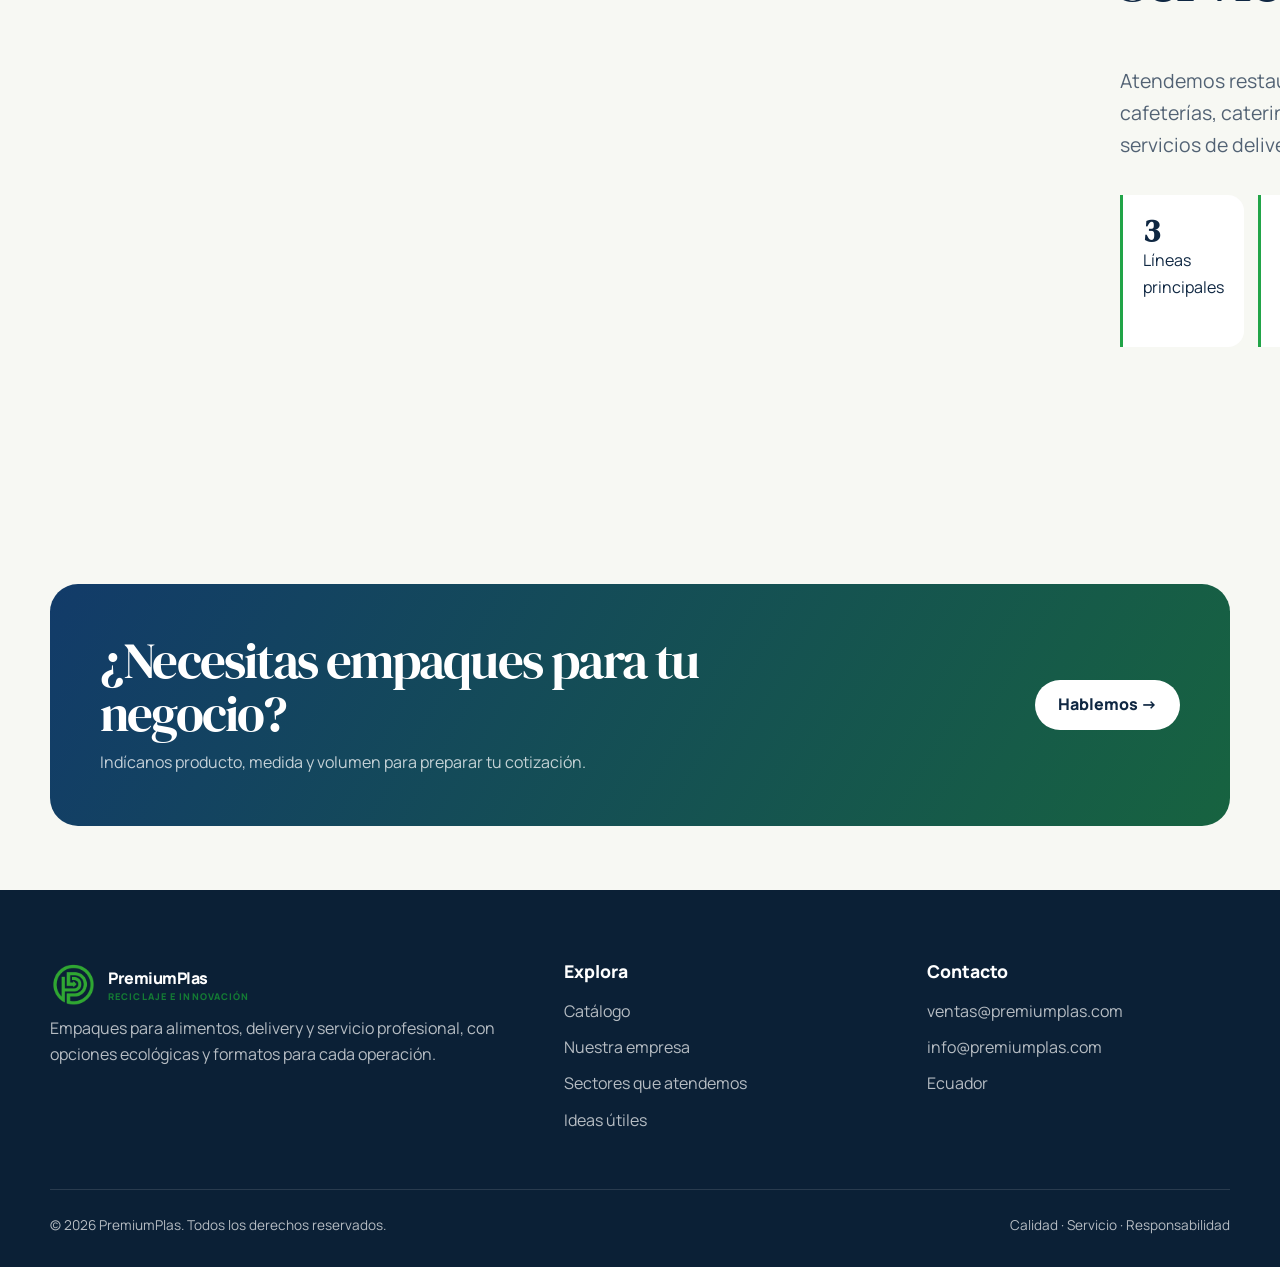
==== commit cdc3203d: "Cambios formato de pagina" ====
--- a/index.html
+++ b/index.html
@@ -1,685 +1,27 @@
-<!DOCTYPE html>
-<html lang="es">
-<head>
-    <meta charset="UTF-8">
-    <meta name="viewport" content="width=device-width, initial-scale=1.0">
-    <title>Estudio Nómada - Diseño de Interiores Premium</title>
-    
-    <!-- Tailwind CSS -->
-    <script src="https://cdn.tailwindcss.com"></script>
-    
-    <!-- Font Awesome 6 -->
-    <link rel="stylesheet" href="https://cdnjs.cloudflare.com/ajax/libs/font-awesome/6.4.0/css/all.min.css">
-    
-    <!-- Google Fonts -->
-    <link rel="preconnect" href="https://fonts.googleapis.com">
-    <link rel="preconnect" href="https://fonts.gstatic.com" crossorigin>
-    <link href="https://fonts.googleapis.com/css2?family=Cormorant+Garamond:wght@400;500;600;700&family=Inter:wght@300;400;500;600&display=swap" rel="stylesheet">
-    
-    <!-- Tailwind Config -->
-    <script>
-        tailwind.config = {
-            theme: {
-                extend: {
-                    colors: {
-                        cream: '#FDFBF7',
-                        'green-600': '#059669',
-                        'green-700': '#047857',
-                        'blue-900': '#1e3a5f',
-                        'amber-600': '#d97706',
-                        'gray-700': '#374151',
-                        'gray-600': '#4b5563',
-                    },
-                    fontFamily: {
-                        serif: ['"Cormorant Garamond"', 'serif'],
-                        sans: ['"Inter"', 'sans-serif'],
-                    }
-                }
-            }
-        }
-    </script>
-    
-    <style>
-        .grayscale-hover:hover {
-            filter: grayscale(0%);
-        }
-        .grayscale {
-            filter: grayscale(100%);
-        }
-        .smooth-transition {
-            transition: all 0.4s ease-in-out;
-        }
-        
-        /* CSS-only Carousel */
-        .carousel {
-            position: absolute;
-            top: 0;
-            left: 0;
-            width: 100%;
-            height: 100%;
-        }
-        
-        .carousel-image {
-            position: absolute;
-            top: 0;
-            left: 0;
-            width: 100%;
-            height: 100%;
-            background-size: cover;
-            background-position: center;
-            opacity: 0;
-            animation: slide 15s infinite;
-        }
-        
-        .carousel-image:nth-child(1) {
-            animation-delay: 0s;
-        }
-        
-        .carousel-image:nth-child(2) {
-            animation-delay: 5s;
-        }
-        
-        .carousel-image:nth-child(3) {
-            animation-delay: 10s;
-        }
-        
-        @keyframes slide {
-            0%, 25% {
-                opacity: 1;
-            }
-            33.33%, 100% {
-                opacity: 0;
-            }
-        }
-        
-        /* Modern Menu Styles */
-        .nav-link {
-            position: relative;
-            padding: 0.5rem 1rem;
-            transition: all 0.3s ease;
-        }
-        
-        .nav-link::before {
-            content: '';
-            position: absolute;
-            bottom: 0;
-            left: 50%;
-            width: 0;
-            height: 2px;
-            background: linear-gradient(90deg, #059669, #047857);
-            transition: all 0.3s ease;
-            transform: translateX(-50%);
-            border-radius: 2px;
-        }
-        
-        .nav-link:hover::before,
-        .nav-link.active::before {
-            width: 80%;
-        }
-        
-        .nav-link:hover {
-            transform: translateY(-2px);
-        }
-        
-        .nav-link.active {
-            color: #059669;
-            font-weight: 500;
-        }
-        
-        /* Glassmorphism Header */
-        .glass-header {
-            background: rgba(253, 251, 247, 0.85);
-            backdrop-filter: blur(20px);
-            -webkit-backdrop-filter: blur(20px);
-            border-bottom: 1px solid rgba(5, 150, 105, 0.1);
-        }
-        
-        /* Mobile Menu Animation */
-        .mobile-menu {
-            transform: translateX(-100%);
-            transition: transform 0.3s cubic-bezier(0.4, 0, 0.2, 1);
-        }
-        
-        .mobile-menu.active {
-            transform: translateX(0);
-        }
-        
-        .mobile-menu-overlay {
-            transition: all 0.3s ease;
-        }
-        
-        .mobile-menu-overlay.active {
-            opacity: 1;
-            visibility: visible;
-        }
-        
-        .mobile-nav-link {
-            position: relative;
-            overflow: hidden;
-        }
-        
-        .mobile-nav-link::before {
-            content: '';
-            position: absolute;
-            left: 0;
-            top: 0;
-            height: 100%;
-            width: 0;
-            background: linear-gradient(90deg, rgba(5, 150, 105, 0.1), transparent);
-            transition: width 0.3s ease;
-        }
-        
-        .mobile-nav-link:hover::before,
-        .mobile-nav-link.active::before {
-            width: 100%;
-        }
-        
-        .mobile-nav-link:hover,
-        .mobile-nav-link.active {
-            padding-left: 1.5rem;
-        }
-        
-        /* Animated Hamburger */
-        .hamburger-line {
-            transition: all 0.3s ease;
-        }
-        
-        .hamburger.active .hamburger-line:nth-child(1) {
-            transform: rotate(45deg) translate(5px, 5px);
-        }
-        
-        .hamburger.active .hamburger-line:nth-child(2) {
-            opacity: 0;
-        }
-        
-        .hamburger.active .hamburger-line:nth-child(3) {
-            transform: rotate(-45deg) translate(5px, -5px);
-        }
-        
-        /* Logo Scale Animation */
-        .logo-container {
-            transition: transform 0.3s ease;
-        }
-        
-        .logo-container:hover {
-            transform: scale(1.05);
-        }
-        
-        /* Scroll indicator */
-        .scroll-indicator {
-            animation: bounce 2s infinite;
-        }
-        
-        @keyframes bounce {
-            0%, 20%, 50%, 80%, 100% {
-                transform: translateY(0);
-            }
-            40% {
-                transform: translateY(-10px);
-            }
-            60% {
-                transform: translateY(-5px);
-            }
-        }
-    </style>
-</head>
-<body class="bg-cream font-sans text-gray-700">
-    
-    <!-- HEADER MODERNO -->
-    <header id="main-header" class="fixed top-0 left-0 right-0 z-50 glass-header transition-all duration-3 overflow-visible">
-        <nav class="max-w-7xl mx-auto px-6 py-4">
-            <div class="flex items-center justify-between">
-                <!-- Logo -->
-                <a href="index.html" class="logo-container flex-shrink-0">
-                    <img src="assets/images/logocompleto.png" alt="Estudio Nómada Logo" class="h-20 w-auto">
-                </a>
-                
-                <!-- Desktop Navigation -->
-                <div class="hidden lg:flex items-center space-x-2">
-                    <a href="index.html" class="nav-link active text-gray-800 font-medium">
-                        <span class="relative z-10">Inicio</span>
-                    </a>
-                    <a href="nosotros.html" class="nav-link text-gray-600 hover:text-gray-800 font-medium">
-                        <span class="relative z-10">Nosotros</span>
-                    </a>
-                    <a href="clientes.html" class="nav-link text-gray-600 hover:text-gray-800 font-medium">
-                        <span class="relative z-10">Clientes</span>
-                    </a>
-                    <a href="catalogo.html" class="nav-link text-gray-600 hover:text-gray-800 font-medium">
-                        <span class="relative z-10">Catálogo</span>
-                    </a>
-                    <a href="blog.html" class="nav-link text-gray-600 hover:text-gray-800 font-medium">
-                        <span class="relative z-10">Blog</span>
-                    </a>
-                    <a href="contacto.html" class="nav-link text-gray-600 hover:text-gray-800 font-medium">
-                        <span class="relative z-10">Contacto</span>
-                    </a>
-                </div>
-                
-                <!-- CTA Button -->
-                <div class="hidden lg:block">
-                    <a href="catalogo.html" class="px-6 py-2.5 bg-green-600 text-white font-medium rounded-full hover:bg-green-700 transition-all duration-300 hover:shadow-lg hover:shadow-green-600/30 transform hover:-translate-y-0.5">
-                        Ver Catálogo
-                    </a>
-                </div>
-                
-                <!-- Mobile Menu Button -->
-                <button id="mobile-menu-btn" class="hamburger lg:hidden w-10 h-10 flex flex-col justify-center items-center gap-1.5 p-2 rounded-lg hover:bg-gray-100 transition-colors">
-                    <span class="hamburger-line w-6 h-0.5 bg-gray-700 rounded"></span>
-                    <span class="hamburger-line w-6 h-0.5 bg-gray-700 rounded"></span>
-                    <span class="hamburger-line w-6 h-0.5 bg-gray-700 rounded"></span>
-                </button>
-            </div>
-        </nav>
-    </header>
-    
-    <!-- Mobile Menu Overlay -->
-    <div id="mobile-menu-overlay" class="mobile-menu-overlay fixed inset-0 bg-black/50 z-40 lg:hidden transition-opacity duration-300 opacity-0 invisible"></div>
-    
-    <!-- Mobile Menu -->
-    <div id="mobile-menu" class="mobile-menu fixed top-0 left-0 bottom-0 w-80 max-w-[85vw] bg-cream z-50 lg:hidden shadow-2xl transform -translate-x-full transition-transform duration-300">
-        <div class="p-6">
-            <!-- Mobile Logo -->
-            <div class="flex items-center justify-between mb-8">
-                <img src="assets/images/logocompleto.png" alt="Estudio Nómada Logo" class="h-16 w-auto">
-                <button id="mobile-menu-close" class="w-10 h-10 flex items-center justify-center rounded-full hover:bg-gray-100 transition-colors">
-                    <i class="fas fa-times text-xl text-gray-600"></i>
-                </button>
-            </div>
-            
-            <!-- Mobile Navigation -->
-            <div class="flex flex-col space-y-2">
-                <a href="index.html" class="mobile-nav-link active px-4 py-3 text-green-600 font-medium rounded-lg transition-all duration-300">
-                    <i class="fas fa-home mr-3 w-5"></i>Inicio
-                </a>
-                <a href="nosotros.html" class="mobile-nav-link px-4 py-3 text-gray-600 font-medium rounded-lg transition-all duration-300">
-                    <i class="fas fa-users mr-3 w-5"></i>Nosotros
-                </a>
-                <a href="clientes.html" class="mobile-nav-link px-4 py-3 text-gray-600 font-medium rounded-lg transition-all duration-300">
-                    <i class="fas fa-heart mr-3 w-5"></i>Clientes
-                </a>
-                <a href="catalogo.html" class="mobile-nav-link px-4 py-3 text-gray-600 font-medium rounded-lg transition-all duration-300">
-                    <i class="fas fa-box mr-3 w-5"></i>Catálogo
-                </a>
-                <a href="blog.html" class="mobile-nav-link px-4 py-3 text-gray-600 font-medium rounded-lg transition-all duration-300">
-                    <i class="fas fa-newspaper mr-3 w-5"></i>Blog
-                </a>
-                <a href="contacto.html" class="mobile-nav-link px-4 py-3 text-gray-600 font-medium rounded-lg transition-all duration-300">
-                    <i class="fas fa-envelope mr-3 w-5"></i>Contacto
-                </a>
-            </div>
-            
-            <!-- Mobile CTA -->
-            <div class="mt-8 pt-6 border-t border-gray-200">
-                <a href="catalogo.html" class="block w-full px-6 py-3 bg-green-600 text-white font-medium text-center rounded-full hover:bg-green-700 transition-all duration-300">
-                    Ver Catálogo
-                </a>
-            </div>
-            
-            <!-- Social Links -->
-            <div class="flex justify-center space-x-4 mt-6">
-                <a href="#" class="w-10 h-10 bg-gray-100 flex items-center justify-center text-gray-600 rounded-full hover:bg-green-600 hover:text-white transition-all duration-300">
-                    <i class="fab fa-instagram"></i>
-                </a>
-                <a href="#" class="w-10 h-10 bg-gray-100 flex items-center justify-center text-gray-600 rounded-full hover:bg-green-600 hover:text-white transition-all duration-300">
-                    <i class="fab fa-facebook-f"></i>
-                </a>
-                <a href="#" class="w-10 h-10 bg-gray-100 flex items-center justify-center text-gray-600 rounded-full hover:bg-green-600 hover:text-white transition-all duration-300">
-                    <i class="fab fa-pinterest-p"></i>
-                </a>
-            </div>
-        </div>
-    </div>
-
-    <!-- HERO SECTION WITH CAROUSEL -->
-    <section class="relative min-h-screen flex items-center justify-center overflow-hidden">
-        <div class="carousel">
-            <div class="carousel-image" style="background-image: url('https://images.unsplash.com/photo-1556228453-efd6c1ff04f6?w=1920&q=80');"></div>
-            <div class="carousel-image" style="background-image: url('https://images.unsplash.com/photo-1556228453-efd6c1ff04f6?w=1920&q=80');"></div>
-            <div class="carousel-image" style="background-image: url('https://images.unsplash.com/photo-1544161515-4ab6ce6db874?w=1920&q=80');"></div>
-        </div>
-        <div class="absolute inset-0 bg-blue-900/50"></div>
-        <div class="relative z-10 max-w-5xl mx-auto px-6 text-center">
-            <h1 class="font-serif text-6xl md:text-7xl lg:text-8xl font-light text-white mb-8 leading-tight">
-                Piezas Únicas para tu <span class="italic">Hogar</span>
-            </h1>
-            <p class="text-xl md:text-2xl text-white/90 mb-12 max-w-3xl mx-auto font-light">
-                Curamos las mejores piezas de artesanía ecuatoriana para transformar tu hogar en un espacio único y especial.
-            </p>
-            <div class="flex flex-col sm:flex-row gap-6 justify-center">
-                <a href="catalogo.html" class="px-10 py-4 bg-green-600 text-white font-medium hover:bg-green-700 transition-colors duration-300 rounded-none">
-                    Ver Catálogo
-                </a>
-                <a href="contacto.html" class="px-10 py-4 bg-white text-gray-700 font-medium hover:bg-gray-100 transition-colors duration-300 rounded-none">
-                    Contáctanos
-                </a>
-            </div>
-        </div>
-    </section>
-
-    <!-- SERVICIOS SECTION -->
-    <section class="py-32 bg-cream">
-        <div class="max-w-7xl mx-auto px-6">
-            <div class="text-center mb-20">
-                <span class="text-amber-600 font-medium tracking-widest uppercase text-sm">Nuestra Colección</span>
-                <h2 class="font-serif text-5xl md:text-6xl text-gray-700 mt-4 mb-6">Catálogo de Menaje</h2>
-                <div class="w-24 h-1 bg-green-600 mx-auto"></div>
-            </div>
-            
-            <div class="grid md:grid-cols-3 gap-12">
-                <!-- Servicio 1 -->
-                <div class="group text-center">
-                    <div class="w-full h-80 bg-gray-100 mb-8 overflow-hidden relative">
-                        <img src="https://images.unsplash.com/photo-1513519245088-0e12902e35a6?w=600&q=80" alt="Textiles" class="w-full h-full object-cover grayscale grayscale-hover smooth-transition">
-                    </div>
-                    <h3 class="font-serif text-3xl text-gray-700 mb-4">Textiles para el Hogar</h3>
-                    <p class="text-gray-600 font-light leading-relaxed">Cojines, manteles, toallas y textiles artesanales que aportan calidez y estilo a cada espacio.</p>
-                </div>
-                
-                <!-- Servicio 2 -->
-                <div class="group text-center">
-                    <div class="w-full h-80 bg-gray-100 mb-8 overflow-hidden relative">
-                        <img src="https://images.unsplash.com/photo-1565193566173-7a0ee3dbe261?w=600&q=80" alt="Vajilla" class="w-full h-full object-cover grayscale grayscale-hover smooth-transition">
-                    </div>
-                    <h3 class="font-serif text-3xl text-gray-700 mb-4">Vajilla y Cristalería</h3>
-                    <p class="text-gray-600 font-light leading-relaxed">Piezas únicas de cerámica artesanal, vidrio soplado y porcelana para tu mesa.</p>
-                </div>
-                
-                <!-- Servicio 3 -->
-                <div class="group text-center">
-                    <div class="w-full h-80 bg-gray-100 mb-8 overflow-hidden relative">
-                        <img src="https://images.unsplash.com/photo-1586023492125-27b2c045efd7?w=600&q=80" alt="Decoración" class="w-full h-full object-cover grayscale grayscale-hover smooth-transition">
-                    </div>
-                    <h3 class="font-serif text-3xl text-gray-700 mb-4">Decoración Artesanal</h3>
-                    <p class="text-gray-600 font-light leading-relaxed">Jarrones, espejos, velas y piezas decorativas creadas por artesanos ecuatorianos.</p>
-                </div>
-            </div>
-        </div>
-    </section>
-
-    <!-- PRODUCTO DESTACADO -->
-    <section class="py-32 bg-gray-50">
-        <div class="max-w-7xl mx-auto px-6">
-            <div class="grid lg:grid-cols-2 gap-16 items-center">
-                <div class="order-2 lg:order-1">
-                    <div class="relative">
-                        <div class="absolute -top-4 -left-4 w-full h-full border-2 border-green-600"></div>
-                        <img src="https://images.unsplash.com/photo-1544161515-4ab6ce6db874?w=800&q=80" alt="Set de Vajilla Cerámica" class="w-full h-[600px] object-cover grayscale grayscale-hover smooth-transition relative z-10">
-                    </div>
-                </div>
-                <div class="order-1 lg:order-2">
-                    <span class="text-amber-600 font-medium tracking-widest uppercase text-sm">Producto Destacado</span>
-                    <h2 class="font-serif text-5xl md:text-6xl text-gray-700 mt-4 mb-8">Set de Vajilla Cerámica Artesanal</h2>
-                    <p class="text-gray-600 text-lg font-light leading-relaxed mb-8">
-                        Este excepcional set de vajilla combina tradición artesanal con diseño contemporáneo. Cada pieza está elaborada a mano por artesanos ecuatorianos, utilizando técnicas de barro negro tradicionales.
-                    </p>
-                    <ul class="space-y-4 mb-10">
-                        <li class="flex items-center text-gray-700 font-light">
-                            <i class="fas fa-check text-green-600 mr-4"></i>
-                            Incluye 4 platos principales, 4 secundarios y 4 bowls
-                        </li>
-                        <li class="flex items-center text-gray-700 font-light">
-                            <i class="fas fa-check text-green-600 mr-4"></i>
-                            Cerámica artesanal ecuatoriana
-                        </li>
-                        <li class="flex items-center text-gray-700 font-light">
-                            <i class="fas fa-check text-green-600 mr-4"></i>
-                            Apto para microondas y lavavajillas
-                        </li>
-                    </ul>
-                    <a href="catalogo.html" class="inline-flex items-center text-green-600 font-medium hover:text-green-700 transition-colors duration-300 group">
-                        Ver más productos
-                        <i class="fas fa-arrow-right ml-3 group-hover:translate-x-2 smooth-transition"></i>
-                    </a>
-                </div>
-            </div>
-        </div>
-    </section>
-
-    <!-- ESTADÍSTICAS -->
-    <section class="py-24 bg-blue-900">
-        <div class="max-w-7xl mx-auto px-6">
-            <div class="grid md:grid-cols-4 gap-12 text-center">
-                <div>
-                    <div class="font-serif text-5xl md:text-6xl text-white mb-4">15+</div>
-                    <div class="text-white/80 font-light">Años de Experiencia</div>
-                </div>
-                <div>
-                    <div class="font-serif text-5xl md:text-6xl text-white mb-4">500+</div>
-                    <div class="text-white/80 font-light">Piezas Únicas</div>
-                </div>
-                <div>
-                    <div class="font-serif text-5xl md:text-6xl text-white mb-4">50+</div>
-                    <div class="text-white/80 font-light">Artesanos</div>
-                </div>
-                <div>
-                    <div class="font-serif text-5xl md:text-6xl text-white mb-4">12</div>
-                    <div class="text-white/80 font-light">Estados Ecuatorianos</div>
-                </div>
-            </div>
-        </div>
-    </section>
-
-    <!-- TESTIMONIOS -->
-    <section class="py-32 bg-cream">
-        <div class="max-w-5xl mx-auto px-6">
-            <div class="text-center mb-16">
-                <span class="text-amber-600 font-medium tracking-widest uppercase text-sm">Testimonios</span>
-                <h2 class="font-serif text-5xl md:text-6xl text-gray-700 mt-4 mb-6">Lo que dicen nuestros clientes</h2>
-            </div>
-            
-            <div class="grid md:grid-cols-2 gap-12">
-                <div class="bg-white p-10 border-l-4 border-green-600">
-                    <i class="fas fa-quote-left text-green-600 text-2xl mb-6"></i>
-                    <p class="text-gray-600 text-lg font-light italic leading-relaxed mb-8">
-                        "Estudio Nómada transformó completamente nuestro hogar. Su atención al detalle y sensibilidad estética superaron todas nuestras expectativas. Recomendamos altamente sus servicios."
-                    </p>
-                    <div class="flex items-center">
-                        <div class="w-14 h-14 bg-gray-200 rounded-full flex items-center justify-center mr-4">
-                            <i class="fas fa-user text-gray-500"></i>
-                        </div>
-                        <div>
-                            <div class="font-serif text-xl text-gray-700">María González</div>
-                            <div class="text-gray-500 text-sm">Cliente Residencial</div>
-                        </div>
-                    </div>
-                </div>
-                
-                <div class="bg-white p-10 border-l-4 border-green-600">
-                    <i class="fas fa-quote-left text-green-600 text-2xl mb-6"></i>
-                    <p class="text-gray-600 text-lg font-light italic leading-relaxed mb-8">
-                        "Profesionalismo excepcional y creatividad sin límites. El diseño de nuestra oficina refleja perfectamente nuestra identidad corporativa. Una experiencia impecable."
-                    </p>
-                    <div class="flex items-center">
-                        <div class="w-14 h-14 bg-gray-200 rounded-full flex items-center justify-center mr-4">
-                            <i class="fas fa-user text-gray-500"></i>
-                        </div>
-                        <div>
-                            <div class="font-serif text-xl text-gray-700">Carlos Ramírez</div>
-                            <div class="text-gray-500 text-sm">CEO, Tech Solutions</div>
-                        </div>
-                    </div>
-                </div>
-            </div>
-        </div>
-    </section>
-
-    <!-- CTA SECTION -->
-    <section class="py-32 bg-gray-100">
-        <div class="max-w-4xl mx-auto px-6 text-center">
-            <h2 class="font-serif text-5xl md:text-6xl text-gray-700 mb-6">¿Listo para transformar tu espacio?</h2>
-            <p class="text-gray-600 text-xl font-light leading-relaxed mb-10">
-                Agenda una consulta gratuita y descubre cómo podemos hacer realidad tu visión de espacio perfecto.
-            </p>
-            <a href="contacto.html" class="inline-block px-12 py-5 bg-green-600 text-white font-medium hover:bg-green-700 transition-colors duration-300 rounded-none">
-                Agendar Consulta
-            </a>
-        </div>
-    </section>
-
-    <!-- FOOTER -->
-    <footer class="bg-cream pt-20 pb-10 border-t border-gray-200">
-        <div class="max-w-7xl mx-auto px-6">
-            <div class="grid md:grid-cols-3 gap-16 mb-16">
-                <!-- Info Estudio -->
-                <div>
-                    <img src="assets/images/logocompleto.png" alt="Estudio Nómada Logo" class="h-16 w-auto mb-6">
-                    <p class="text-gray-600 font-light leading-relaxed mb-6">
-                        Estudio de diseño de interiores premium dedicado a crear espacios únicos que inspiran y transforman vidas.
-                    </p>
-                    <div class="flex space-x-4">
-                        <a href="#" class="w-10 h-10 bg-gray-200 flex items-center justify-center text-gray-700 hover:bg-amber-600 hover:text-white transition-colors duration-300">
-                            <i class="fab fa-instagram"></i>
-                        </a>
-                        <a href="#" class="w-10 h-10 bg-gray-200 flex items-center justify-center text-gray-700 hover:bg-amber-600 hover:text-white transition-colors duration-300">
-                            <i class="fab fa-facebook-f"></i>
-                        </a>
-                        <a href="#" class="w-10 h-10 bg-gray-200 flex items-center justify-center text-gray-700 hover:bg-amber-600 hover:text-white transition-colors duration-300">
-                            <i class="fab fa-pinterest-p"></i>
-                        </a>
-                        <a href="#" class="w-10 h-10 bg-gray-200 flex items-center justify-center text-gray-700 hover:bg-amber-600 hover:text-white transition-colors duration-300">
-                            <i class="fab fa-linkedin-in"></i>
-                        </a>
-                    </div>
-                </div>
-                
-                <!-- Navegación -->
-                <div>
-                    <h4 class="font-serif text-2xl text-gray-700 mb-6">Navegación</h4>
-                    <ul class="space-y-4">
-                        <li><a href="index.html" class="text-gray-600 hover:text-amber-600 font-light transition-colors duration-300">Inicio</a></li>
-                        <li><a href="nosotros.html" class="text-gray-600 hover:text-amber-600 font-light transition-colors duration-300">Nosotros</a></li>
-                        <li><a href="clientes.html" class="text-gray-600 hover:text-amber-600 font-light transition-colors duration-300">Clientes</a></li>
-                        <li><a href="catalogo.html" class="text-gray-600 hover:text-amber-600 font-light transition-colors duration-300">Catálogo</a></li>
-                        <li><a href="blog.html" class="text-gray-600 hover:text-amber-600 font-light transition-colors duration-300">Blog</a></li>
-                        <li><a href="contacto.html" class="text-gray-600 hover:text-amber-600 font-light transition-colors duration-300">Contacto</a></li>
-                    </ul>
-                </div>
-                
-                <!-- Contacto -->
-                <div>
-                    <h4 class="font-serif text-2xl text-gray-700 mb-6">Contacto</h4>
-                    <ul class="space-y-4">
-                        <li class="flex items-start text-gray-600 font-light">
-                            <i class="fas fa-map-marker-alt text-green-600 mt-1 mr-4"></i>
-                            Av. Principal 1234, Ciudad de México
-                        </li>
-                        <li class="flex items-center text-gray-600 font-light">
-                            <i class="fas fa-phone text-green-600 mr-4"></i>
-                            +52 (55) 1234 5678
-                        </li>
-                        <li class="flex items-center text-gray-600 font-light">
-                            <i class="fas fa-envelope text-green-600 mr-4"></i>
-                            hola@estudionomada.com
-                        </li>
-                        <li class="flex items-center text-gray-600 font-light">
-                            <i class="fas fa-clock text-green-600 mr-4"></i>
-                            Lun - Vie: 9:00 - 18:00 hrs
-                        </li>
-                    </ul>
-                </div>
-            </div>
-            
-            <!-- Copyright -->
-            <div class="border-t border-gray-200 pt-10 text-center">
-                <p class="text-gray-500 font-light">
-                    &copy; 2024 Estudio Nómada. Todos los derechos reservados.
-                </p>
-            </div>
-        </div>
-    </footer>
-
-    <!-- Mobile Menu JavaScript -->
-    <script>
-        const mobileMenuBtn = document.getElementById('mobile-menu-btn');
-        const mobileMenu = document.getElementById('mobile-menu');
-        const mobileMenuOverlay = document.getElementById('mobile-menu-overlay');
-        const mobileMenuClose = document.getElementById('mobile-menu-close');
-        const mainHeader = document.getElementById('main-header');
-        
-        function openMobileMenu() {
-            mobileMenu.classList.add('active');
-            mobileMenuOverlay.classList.add('active');
-            mobileMenuBtn.classList.add('active');
-            document.body.style.overflow = 'hidden';
-        }
-        
-        function closeMobileMenu() {
-            mobileMenu.classList.remove('active');
-            mobileMenuOverlay.classList.remove('active');
-            mobileMenuBtn.classList.remove('active');
-            document.body.style.overflow = '';
-        }
-        
-        if (mobileMenuBtn && mobileMenu) {
-            mobileMenuBtn.addEventListener('click', function() {
-                if (mobileMenu.classList.contains('active')) {
-                    closeMobileMenu();
-                } else {
-                    openMobileMenu();
-                }
-            });
-        }
-        
-        if (mobileMenuOverlay) {
-            mobileMenuOverlay.addEventListener('click', closeMobileMenu);
-        }
-        
-        if (mobileMenuClose) {
-            mobileMenuClose.addEventListener('click', closeMobileMenu);
-        }
-        
-        // Header scroll effect
-        let lastScroll = 0;
-        window.addEventListener('scroll', function() {
-            const currentScroll = window.pageYOffset;
-            
-            if (currentScroll > 100) {
-                mainHeader.classList.add('shadow-lg');
-                mainHeader.classList.remove('py-4');
-                mainHeader.classList.add('py-3');
-            } else {
-                mainHeader.classList.remove('shadow-lg');
-                mainHeader.classList.remove('py-3');
-                mainHeader.classList.add('py-4');
-            }
-            
-            lastScroll = currentScroll;
-        });
-        
-        // Set active nav link based on current page
-        const currentPage = window.location.pathname.split('/').pop() || 'index.html';
-        document.querySelectorAll('.nav-link, .mobile-nav-link').forEach(link => {
-            const href = link.getAttribute('href');
-            if (href === currentPage) {
-                link.classList.add('active');
-            } else {
-                link.classList.remove('active');
-            }
-        });
-    </script>
-
-    <!-- WhatsApp Float Button -->
-    <div class="fixed bottom-6 right-6 z-50 flex items-center gap-3">
-        <span class="bg-gray-800 text-white text-sm px-3 py-2 rounded-lg opacity-0 invisible transition-all duration-300 whitespace-nowrap" id="whatsapp-tooltip">Escríbenos</span>
-        <a href="https://wa.me/593XXXXXXXXX" target="_blank" class="w-14 h-14 bg-green-500 rounded-full flex items-center justify-center text-white text-2xl shadow-lg hover:bg-green-600 hover:scale-110 transition-all duration-300 animate-pulse relative">
-            <i class="fab fa-whatsapp"></i>
-        </a>
-    </div>
-    <script>
-        // WhatsApp tooltip animation
-        const whatsappBtn = document.querySelector('a[href^="https://wa.me"]');
-        const whatsappTooltip = document.getElementById('whatsapp-tooltip');
-        
-        if (whatsappBtn && whatsappTooltip) {
-            whatsappBtn.addEventListener('mouseenter', () => {
-                whatsappTooltip.classList.remove('opacity-0', 'invisible');
-            });
-            whatsappBtn.addEventListener('mouseleave', () => {
-                whatsappTooltip.classList.add('opacity-0', 'invisible');
-            });
-        }
-    </script>
-
-</body>
-</html>+<!doctype html><html lang="es"><head>
+    <meta charset="utf-8"><meta name="viewport" content="width=device-width, initial-scale=1">
+    <title>PremiumPlas | Empaques para alimentos en Ecuador</title><meta name="description" content="Empaques para alimentos, delivery y servicio profesional en Ecuador.">
+    <meta name="theme-color" content="#123b69"><meta property="og:type" content="website"><meta property="og:title" content="PremiumPlas | Empaques para alimentos en Ecuador"><meta property="og:description" content="Empaques para alimentos, delivery y servicio profesional en Ecuador.">
+    <link rel="preconnect" href="https://fonts.googleapis.com"><link rel="preconnect" href="https://fonts.gstatic.com" crossorigin><link rel="preconnect" href="https://images.unsplash.com">
+    <link href="https://fonts.googleapis.com/css2?family=DM+Serif+Display&family=Manrope:wght@400;600;700;800&display=swap" rel="stylesheet">
+    <link rel="stylesheet" href="assets/css/styles.css"><link rel="icon" href="assets/images/brand-mark.png" type="image/png">
+  </head><body data-page="inicio"><a class="skip-link" href="#contenido">Saltar al contenido</a><header class="site-header"><nav class="nav container" aria-label="Navegación principal">
+      <a class="brand" href="index.html" aria-label="PremiumPlas, inicio"><img class="brand-mark" src="assets/images/brand-mark.png" alt="" width="46" height="46"><span class="brand-name">PremiumPlas<small>Reciclaje e innovación</small></span></a>
+      <button class="menu-btn" type="button" aria-expanded="false" aria-controls="main-menu" aria-label="Abrir menú"><span></span><span></span><span></span></button>
+      <div class="nav-links" id="main-menu"><a href="index.html" data-nav="inicio">Inicio</a><a href="nosotros.html" data-nav="nosotros">Nosotros</a><a href="clientes.html" data-nav="clientes">Clientes</a><a href="catalogo.html" data-nav="catalogo">Catálogo</a><a href="blog.html" data-nav="blog">Ideas</a><a href="contacto.html" data-nav="contacto">Contacto</a><a class="nav-cta" href="contacto.html">Solicitar cotización</a></div>
+    </nav></header><main id="contenido"><section class="hero" style="--hero:url('https://images.unsplash.com/photo-1556911220-bff31c812dba?auto=format&fit=crop&w=1800&q=82')"><div class="container hero-content">
+  <p class="eyebrow">Empaques que impulsan tu negocio</p><h1>Protege, presenta<br>y entrega mejor.</h1><p class="lead">Soluciones para alimentos, delivery y servicio profesional: línea ecológica, envases PET, aluminio, films y envolturas.</p>
+  <div class="hero-actions"><a class="btn btn-primary" href="catalogo.html">Explorar catálogo →</a><a class="btn btn-light" href="contacto.html">Pedir asesoría</a></div></div></section>
+<section class="section"><div class="container"><div class="section-head center reveal"><p class="eyebrow">Una selección más simple</p><h2>El empaque adecuado para cada producto</h2><p class="lead">Explora nuestras líneas reales y encuentra formatos para conservar, transportar y presentar alimentos.</p></div>
+<div class="grid grid-3"><article class="card card-lift reveal"><img class="card-image" src="assets/images/products/2.1.jpeg" alt="Porta hamburguesa ecológico blanco" loading="lazy" width="800" height="540"><div class="card-body"><span class="tag">Ecopack</span><h3>Servir de forma responsable</h3><p class="muted">Cajas, contenedores, cubiertos y sorbetes compostables.</p><a class="text-link" href="catalogo.html?categoria=ecopack">Ver productos →</a></div></article>
+<article class="card card-lift reveal"><img class="card-image" src="assets/images/products/5.jpeg" alt="Envase redondo transparente para alimentos" loading="lazy" width="800" height="540"><div class="card-body"><span class="tag">PET</span><h3>Mostrar y transportar</h3><p class="muted">Envases transparentes para delivery, postres y alimentos frescos.</p><a class="text-link" href="catalogo.html?categoria=pet">Ver productos →</a></div></article>
+<article class="card card-lift reveal"><img class="card-image" src="assets/images/products/3,2.jpeg" alt="Molde rectangular de aluminio para alimentos" loading="lazy" width="800" height="540"><div class="card-body"><span class="tag">Aluminio</span><h3>Conservar y hornear</h3><p class="muted">Moldes, papel aluminio, film y envolturas para alimentos.</p><a class="text-link" href="catalogo.html?categoria=aluminio">Ver productos →</a></div></article></div></div></section>
+<section class="section band"><div class="container split"><div class="reveal"><p class="eyebrow">Nuestro enfoque</p><h2>Opciones para una operación más responsable</h2><p class="lead">La línea Ecopack reúne alternativas biodegradables y compostables sin dejar de lado resistencia, funcionalidad y presentación.</p><ul class="check-list"><li>Formatos para restaurantes, cafeterías y delivery</li><li>Asesoría según alimento, medida y volumen</li><li>Opciones ecológicas para reducir el impacto</li></ul><a class="btn btn-primary" href="nosotros.html">Conocer nuestro compromiso</a></div>
+<div class="band-card reveal"><div class="grid grid-2"><div><div class="icon">01</div><h3>Selección útil</h3><p>Un portafolio organizado por material y uso.</p></div><div><div class="icon">02</div><h3>Atención cercana</h3><p>Acompañamiento antes y después de tu compra.</p></div><div><div class="icon">03</div><h3>Compra informada</h3><p>Medidas, capacidades y empaques fáciles de comparar.</p></div><div><div class="icon">04</div><h3>Visión responsable</h3><p>Alternativas biodegradables y compostables.</p></div></div></div></div></section>
+<section class="section"><div class="container split"><div class="split-media reveal"><img src="https://images.unsplash.com/photo-1556912173-3bb406ef7e77?auto=format&fit=crop&w=1000&q=82" alt="Área de preparación de alimentos para un negocio" loading="lazy" width="1000" height="800"></div><div class="reveal"><p class="eyebrow">Para negocios de alimentos</p><h2>Empaques pensados para tu servicio</h2><p class="lead">Atendemos restaurantes, panaderías, cafeterías, caterings, comercios y servicios de delivery.</p><div class="stat-row"><div class="stat"><strong>3</strong><span>Líneas principales</span></div><div class="stat"><strong>1 a 1</strong><span>Asesoría comercial</span></div><div class="stat"><strong>360°</strong><span>Visión de servicio</span></div></div></div></div></section></main><section class="section-sm"><div class="container"><div class="cta reveal"><div><h2>¿Necesitas empaques para tu negocio?</h2><p>Indícanos producto, medida y volumen para preparar tu cotización.</p></div><a class="btn btn-light" href="contacto.html">Hablemos →</a></div></div></section>
+    <footer class="site-footer"><div class="container"><div class="footer-grid">
+      <div><a class="brand" href="index.html"><img class="brand-mark" src="assets/images/brand-mark.png" alt="" width="46" height="46"><span class="brand-name">PremiumPlas<small>Reciclaje e innovación</small></span></a><p>Empaques para alimentos, delivery y servicio profesional, con opciones ecológicas y formatos para cada operación.</p></div>
+      <div><h3>Explora</h3><div class="footer-links"><a href="catalogo.html">Catálogo</a><a href="nosotros.html">Nuestra empresa</a><a href="clientes.html">Sectores que atendemos</a><a href="blog.html">Ideas útiles</a></div></div>
+      <div><h3>Contacto</h3><div class="footer-links"><a href="mailto:ventas@premiumplas.com">ventas@premiumplas.com</a><a href="mailto:info@premiumplas.com">info@premiumplas.com</a><span>Ecuador</span></div></div>
+    </div><div class="footer-bottom"><span>© <span data-year></span> PremiumPlas. Todos los derechos reservados.</span><span>Calidad · Servicio · Responsabilidad</span></div></div></footer>
+    <a class="floating-contact" href="contacto.html" aria-label="Contactar a PremiumPlas"><span>Escríbenos</span> ✉</a><script src="assets/js/main.js" defer></script></body></html>
--- a/assets/css/styles.css
+++ b/assets/css/styles.css
@@ -0,0 +1,221 @@
+:root {
+  --ink: #0f2742;
+  --ink-soft: #526274;
+  --paper: #f7f8f3;
+  --white: #fff;
+  --green: #21a447;
+  --green-dark: #147b34;
+  --green-soft: #e6f5e9;
+  --blue: #123b69;
+  --line: #dfe5dc;
+  --shadow: 0 20px 55px rgba(15, 39, 66, .12);
+  --radius: 28px;
+  --max: 1180px;
+}
+
+* { box-sizing: border-box; }
+html { scroll-behavior: smooth; }
+body { margin: 0; color: var(--ink); background: var(--paper); font-family: "Manrope", system-ui, sans-serif; line-height: 1.65; }
+body.menu-open { overflow: hidden; }
+img { display: block; max-width: 100%; }
+a { color: inherit; text-decoration: none; }
+button, input, select, textarea { font: inherit; }
+button { cursor: pointer; }
+:focus-visible { outline: 3px solid #f1b64b; outline-offset: 3px; }
+.skip-link { position: fixed; z-index: 1000; top: 12px; left: 12px; padding: 10px 16px; background: var(--ink); color: white; border-radius: 10px; transform: translateY(-150%); }
+.skip-link:focus { transform: none; }
+.container { width: min(calc(100% - 40px), var(--max)); margin-inline: auto; }
+.section { padding: 96px 0; }
+.section-sm { padding: 64px 0; }
+.eyebrow { display: inline-flex; gap: 8px; align-items: center; margin: 0 0 14px; color: var(--green-dark); font-size: .78rem; font-weight: 800; letter-spacing: .14em; text-transform: uppercase; }
+.eyebrow::before { content: ""; width: 24px; height: 2px; background: currentColor; }
+h1, h2, h3, p { margin-top: 0; }
+h1, h2, h3 { font-family: "DM Serif Display", Georgia, serif; font-weight: 400; line-height: 1.05; }
+h1 { font-size: clamp(3.3rem, 8vw, 7.2rem); letter-spacing: -.045em; }
+h2 { font-size: clamp(2.4rem, 5vw, 4.4rem); letter-spacing: -.035em; }
+h3 { font-size: 1.55rem; }
+.lead { color: var(--ink-soft); font-size: clamp(1.05rem, 2vw, 1.22rem); }
+.section-head { max-width: 720px; margin-bottom: 48px; }
+.section-head.center { margin-inline: auto; text-align: center; }
+.section-head.center .eyebrow { justify-content: center; }
+.muted { color: var(--ink-soft); }
+
+.site-header { position: fixed; z-index: 100; inset: 0 0 auto; transition: .25s ease; }
+.site-header.scrolled { background: rgba(247,248,243,.94); border-bottom: 1px solid rgba(15,39,66,.08); box-shadow: 0 10px 30px rgba(15,39,66,.08); backdrop-filter: blur(16px); }
+.nav { display: flex; min-height: 88px; align-items: center; justify-content: space-between; gap: 28px; }
+.brand { display: inline-flex; align-items: center; gap: 12px; font-weight: 900; letter-spacing: -.03em; }
+.brand-mark { width: 46px; height: 46px; border-radius: 14px; object-fit: cover; filter: saturate(.9) contrast(1.05); }
+.brand-name small { display: block; margin-top: -3px; color: var(--green-dark); font-size: .58rem; letter-spacing: .12em; text-transform: uppercase; }
+.nav-links { display: flex; align-items: center; gap: 4px; }
+.nav-links a { padding: 10px 12px; color: #35485c; font-size: .9rem; font-weight: 700; border-radius: 999px; }
+.nav-links a:hover, .nav-links a[aria-current="page"] { color: var(--green-dark); background: var(--green-soft); }
+.nav-cta { padding: 11px 18px !important; color: white !important; background: var(--blue) !important; }
+.menu-btn { display: none; position: relative; z-index: 3; width: 46px; height: 46px; border: 1px solid var(--line); border-radius: 14px; background: white; color: var(--ink); }
+.menu-btn span { display: block; width: 20px; height: 2px; margin: 4px auto; background: currentColor; transition: .2s; }
+.menu-btn[aria-expanded="true"] span:nth-child(1) { transform: translateY(6px) rotate(45deg); }
+.menu-btn[aria-expanded="true"] span:nth-child(2) { opacity: 0; }
+.menu-btn[aria-expanded="true"] span:nth-child(3) { transform: translateY(-6px) rotate(-45deg); }
+.site-header:not(.scrolled) .brand-name { color: white; }
+.site-header:not(.scrolled) .brand-name small { color: #8ee29d; }
+.site-header:not(.scrolled) .nav-links a:not(.nav-cta) { color: rgba(255,255,255,.82); }
+.site-header:not(.scrolled) .nav-links a:not(.nav-cta):hover,
+.site-header:not(.scrolled) .nav-links a[aria-current="page"] { color: white; background: rgba(255,255,255,.14); }
+.site-header:not(.scrolled) .menu-btn { color: white; border-color: rgba(255,255,255,.25); background: rgba(15,39,66,.35); }
+
+.hero { position: relative; min-height: 760px; display: grid; align-items: end; overflow: hidden; margin: 0; border-radius: 0; color: white; background: #0d3157; }
+body[data-page="inicio"] .hero { min-height: 100svh; }
+.hero::before { content: ""; position: absolute; inset: 0; background: linear-gradient(90deg, rgba(6,29,51,.9), rgba(6,29,51,.38)), var(--hero) center/cover; }
+.hero::after { content: ""; position: absolute; width: 460px; height: 460px; right: -120px; top: -80px; border: 1px solid rgba(255,255,255,.18); border-radius: 50%; box-shadow: 0 0 0 80px rgba(255,255,255,.035), 0 0 0 160px rgba(255,255,255,.025); }
+.hero-content { position: relative; z-index: 1; max-width: 850px; padding-top: 180px; padding-bottom: 92px; }
+.hero h1 { margin-bottom: 24px; }
+.hero .lead { max-width: 680px; color: rgba(255,255,255,.82); }
+.hero-actions { display: flex; flex-wrap: wrap; gap: 14px; margin-top: 34px; }
+.page-hero { min-height: 510px; }
+.page-hero .hero-content { padding-bottom: 72px; }
+
+.btn { display: inline-flex; min-height: 50px; align-items: center; justify-content: center; gap: 9px; padding: 0 22px; border: 1px solid transparent; border-radius: 999px; font-weight: 800; transition: transform .2s, box-shadow .2s, background .2s; }
+.btn:hover { transform: translateY(-2px); }
+.btn-primary { color: white; background: var(--green); box-shadow: 0 12px 28px rgba(33,164,71,.25); }
+.btn-primary:hover { background: var(--green-dark); }
+.btn-light { color: var(--ink); background: white; }
+.btn-outline { border-color: var(--line); background: transparent; }
+.text-link { display: inline-flex; align-items: center; gap: 8px; color: var(--green-dark); font-weight: 800; }
+.text-link:hover { gap: 12px; }
+
+.grid { display: grid; gap: 24px; }
+.grid-2 { grid-template-columns: repeat(2, minmax(0, 1fr)); }
+.grid-3 { grid-template-columns: repeat(3, minmax(0, 1fr)); }
+.grid-4 { grid-template-columns: repeat(4, minmax(0, 1fr)); }
+.card { overflow: hidden; border: 1px solid var(--line); border-radius: var(--radius); background: white; box-shadow: 0 8px 25px rgba(15,39,66,.05); }
+.card-body { padding: 28px; }
+.card-image { width: 100%; height: 270px; object-fit: cover; }
+.card h3 { margin-bottom: 10px; }
+.card p:last-child { margin-bottom: 0; }
+.card-lift { transition: transform .25s, box-shadow .25s; }
+.card-lift:hover { transform: translateY(-7px); box-shadow: var(--shadow); }
+.feature-card { padding: 32px; }
+.icon { display: grid; width: 52px; height: 52px; place-items: center; margin-bottom: 24px; border-radius: 16px; color: var(--green-dark); background: var(--green-soft); font-weight: 900; }
+.icon svg { width: 24px; height: 24px; }
+.split { display: grid; grid-template-columns: 1.05fr .95fr; align-items: center; gap: 70px; }
+.split-media { position: relative; }
+.split-media img { width: 100%; min-height: 520px; object-fit: cover; border-radius: var(--radius); }
+.stat-row { display: grid; grid-template-columns: repeat(3, 1fr); gap: 14px; margin-top: 34px; }
+.stat { padding: 20px; border-left: 3px solid var(--green); background: white; border-radius: 0 16px 16px 0; }
+.stat strong { display: block; font-family: "DM Serif Display", serif; font-size: 2rem; line-height: 1; }
+.band { color: white; background: var(--blue); }
+.band .eyebrow, .band .lead { color: rgba(255,255,255,.75); }
+.band-card { padding: 38px; border: 1px solid rgba(255,255,255,.12); border-radius: var(--radius); background: rgba(255,255,255,.06); }
+.check-list { padding: 0; list-style: none; }
+.check-list li { position: relative; padding: 9px 0 9px 30px; }
+.check-list li::before { content: "✓"; position: absolute; left: 0; color: var(--green); font-weight: 900; }
+
+.catalog-tools { display: flex; flex-wrap: wrap; align-items: center; justify-content: space-between; gap: 18px; margin-bottom: 34px; }
+.catalog-intro { display: grid; grid-template-columns: 1.2fr .8fr; align-items: end; gap: 48px; margin-bottom: 42px; }
+.catalog-intro h2 { margin-bottom: 0; }
+.catalog-intro .lead { margin-bottom: 8px; }
+.filters { display: flex; flex-wrap: wrap; gap: 8px; }
+.filter { padding: 10px 16px; border: 1px solid var(--line); border-radius: 999px; color: var(--ink); background: white; font-weight: 800; }
+.filter.active { color: white; border-color: var(--blue); background: var(--blue); }
+.filter span { margin-left: 5px; opacity: .68; font-size: .78rem; }
+.catalog-search-label { display: grid; gap: 7px; color: var(--ink-soft); font-size: .78rem; font-weight: 800; }
+.search { min-width: min(100%, 280px); padding: 12px 16px; border: 1px solid var(--line); border-radius: 14px; background: white; }
+.catalog-count { margin: -16px 0 26px; color: var(--ink-soft); font-size: .9rem; }
+.catalog-grid { grid-template-columns: repeat(4, minmax(0, 1fr)); }
+.product-card[hidden] { display: none; }
+.product-card .card-image { height: 220px; object-fit: contain; padding: 14px; background: white; }
+.product-card .card-body { display: flex; min-height: 270px; flex-direction: column; }
+.product-card .product-meta { margin-top: auto; }
+.product-heading { display: flex; align-items: center; justify-content: space-between; gap: 10px; margin-bottom: 14px; }
+.product-heading .tag { margin: 0; }
+.product-code { color: var(--ink-soft); font-size: .78rem; font-weight: 900; }
+.product-image-placeholder { display: grid; height: 220px; place-items: center; padding: 24px; color: var(--ink-soft); background: repeating-linear-gradient(135deg, #f5f7f3, #f5f7f3 12px, #edf1eb 12px, #edf1eb 24px); text-align: center; font-size: .82rem; font-weight: 800; }
+.product-meta { display: flex; align-items: center; justify-content: space-between; gap: 12px; }
+.tag { display: inline-block; padding: 5px 10px; border-radius: 999px; color: var(--green-dark); background: var(--green-soft); font-size: .76rem; font-weight: 900; text-transform: uppercase; }
+.empty-state { display: none; padding: 40px; text-align: center; border: 1px dashed var(--line); border-radius: var(--radius); }
+
+.logo-cloud { display: grid; grid-template-columns: repeat(4, 1fr); gap: 14px; }
+.sector { padding: 28px 18px; text-align: center; border: 1px solid var(--line); border-radius: 20px; background: white; font-weight: 800; }
+.quote { position: relative; padding: 34px; }
+.quote::before { content: "“"; position: absolute; right: 25px; top: 6px; color: var(--green-soft); font-family: Georgia, serif; font-size: 7rem; line-height: 1; }
+.quote p { position: relative; font-size: 1.05rem; }
+
+.article-card time { color: var(--ink-soft); font-size: .85rem; }
+.article-card details { margin-top: 16px; }
+.article-card summary { color: var(--green-dark); font-weight: 800; cursor: pointer; }
+.article-card details p { margin-top: 14px; }
+
+.contact-grid { display: grid; grid-template-columns: .8fr 1.2fr; gap: 48px; }
+.contact-list { display: grid; gap: 14px; }
+.contact-item { padding: 22px; border: 1px solid var(--line); border-radius: 18px; background: white; }
+.contact-item strong { display: block; margin-bottom: 4px; }
+.form-card { padding: 38px; }
+.form-grid { display: grid; grid-template-columns: 1fr 1fr; gap: 20px; }
+.field.full { grid-column: 1 / -1; }
+.field label { display: block; margin-bottom: 7px; font-size: .88rem; font-weight: 800; }
+.field input, .field select, .field textarea { width: 100%; padding: 13px 14px; border: 1px solid #cbd5cc; border-radius: 12px; color: var(--ink); background: white; }
+.field textarea { min-height: 140px; resize: vertical; }
+.form-status { min-height: 24px; margin: 16px 0 0; color: var(--green-dark); font-weight: 700; }
+.notice { padding: 16px 18px; border-radius: 14px; color: #6c5318; background: #fff4d6; font-size: .9rem; }
+
+.cta { display: flex; align-items: center; justify-content: space-between; gap: 34px; padding: 50px; border-radius: var(--radius); color: white; background: linear-gradient(120deg, var(--blue), #176340); }
+.cta h2 { max-width: 700px; margin-bottom: 8px; font-size: clamp(2.1rem, 4vw, 3.5rem); }
+.cta p { margin-bottom: 0; color: rgba(255,255,255,.75); }
+.site-footer { padding: 72px 0 30px; background: #0b2036; color: rgba(255,255,255,.7); }
+.footer-grid { display: grid; grid-template-columns: 1.2fr .8fr .8fr; gap: 60px; }
+.site-footer .brand { color: white; }
+.site-footer h3 { color: white; font-size: 1.1rem; font-family: Manrope, sans-serif; font-weight: 900; }
+.footer-links { display: grid; gap: 10px; }
+.footer-links a:hover { color: white; }
+.footer-bottom { display: flex; justify-content: space-between; gap: 20px; margin-top: 56px; padding-top: 24px; border-top: 1px solid rgba(255,255,255,.12); font-size: .85rem; }
+.floating-contact { position: fixed; z-index: 80; right: 22px; bottom: 22px; display: inline-flex; align-items: center; gap: 9px; padding: 13px 18px; border-radius: 999px; color: white; background: var(--green-dark); box-shadow: var(--shadow); font-weight: 900; }
+
+.reveal { opacity: 0; transform: translateY(20px); transition: opacity .55s ease, transform .55s ease; }
+.reveal.visible { opacity: 1; transform: none; }
+@media (prefers-reduced-motion: reduce) { html { scroll-behavior: auto; } *, *::before, *::after { animation-duration: .01ms !important; transition-duration: .01ms !important; } .reveal { opacity: 1; transform: none; } }
+
+@media (max-width: 900px) {
+  .section { padding: 72px 0; }
+  .menu-btn { display: block; }
+  .nav-links { position: fixed; inset: 0 0 0 auto; width: min(86vw, 390px); padding: 110px 28px 28px; flex-direction: column; align-items: stretch; background: var(--paper); box-shadow: -20px 0 60px rgba(15,39,66,.18); transform: translateX(105%); transition: transform .3s ease; }
+  .site-header:not(.scrolled) .nav-links a:not(.nav-cta) { color: #35485c; }
+  .site-header:not(.scrolled) .nav-links a:not(.nav-cta):hover,
+  .site-header:not(.scrolled) .nav-links a[aria-current="page"] { color: var(--green-dark); background: var(--green-soft); }
+  .nav-links.open { transform: none; }
+  .nav-links a { padding: 13px 16px; font-size: 1rem; }
+  .nav-cta { text-align: center; margin-top: 8px; }
+  .hero { min-height: 680px; }
+  body[data-page="inicio"] .hero { min-height: 100svh; }
+  .page-hero { min-height: 460px; }
+  .grid-4, .grid-3 { grid-template-columns: repeat(2, 1fr); }
+  .catalog-grid { grid-template-columns: repeat(2, minmax(0, 1fr)); }
+  .catalog-intro { grid-template-columns: 1fr; gap: 12px; }
+  .split, .contact-grid { grid-template-columns: 1fr; gap: 42px; }
+  .split-media img { min-height: 400px; }
+  .footer-grid { grid-template-columns: 1fr 1fr; }
+  .footer-grid > :first-child { grid-column: 1/-1; }
+}
+
+@media (max-width: 620px) {
+  .container { width: min(calc(100% - 28px), var(--max)); }
+  .nav { min-height: 76px; }
+  .brand-mark { width: 40px; height: 40px; }
+  .hero { min-height: 650px; margin: 0; border-radius: 0; }
+  body[data-page="inicio"] .hero { min-height: 100svh; }
+  .hero-content { padding-top: 140px; padding-bottom: 65px; }
+  .hero h1 { font-size: clamp(3rem, 15vw, 4.4rem); }
+  .page-hero { min-height: 420px; }
+  .grid-4, .grid-3, .grid-2, .form-grid { grid-template-columns: 1fr; }
+  .catalog-grid { grid-template-columns: 1fr; }
+  .catalog-tools { align-items: stretch; }
+  .catalog-search-label, .search { width: 100%; }
+  .field.full { grid-column: auto; }
+  .stat-row { grid-template-columns: 1fr; }
+  .logo-cloud { grid-template-columns: 1fr 1fr; }
+  .cta { align-items: flex-start; padding: 34px 26px; flex-direction: column; }
+  .footer-grid { grid-template-columns: 1fr; gap: 36px; }
+  .footer-grid > :first-child { grid-column: auto; }
+  .footer-bottom { flex-direction: column; }
+  .floating-contact span { display: none; }
+  .floating-contact { width: 52px; height: 52px; padding: 0; justify-content: center; }
+  .form-card { padding: 24px; }
+}
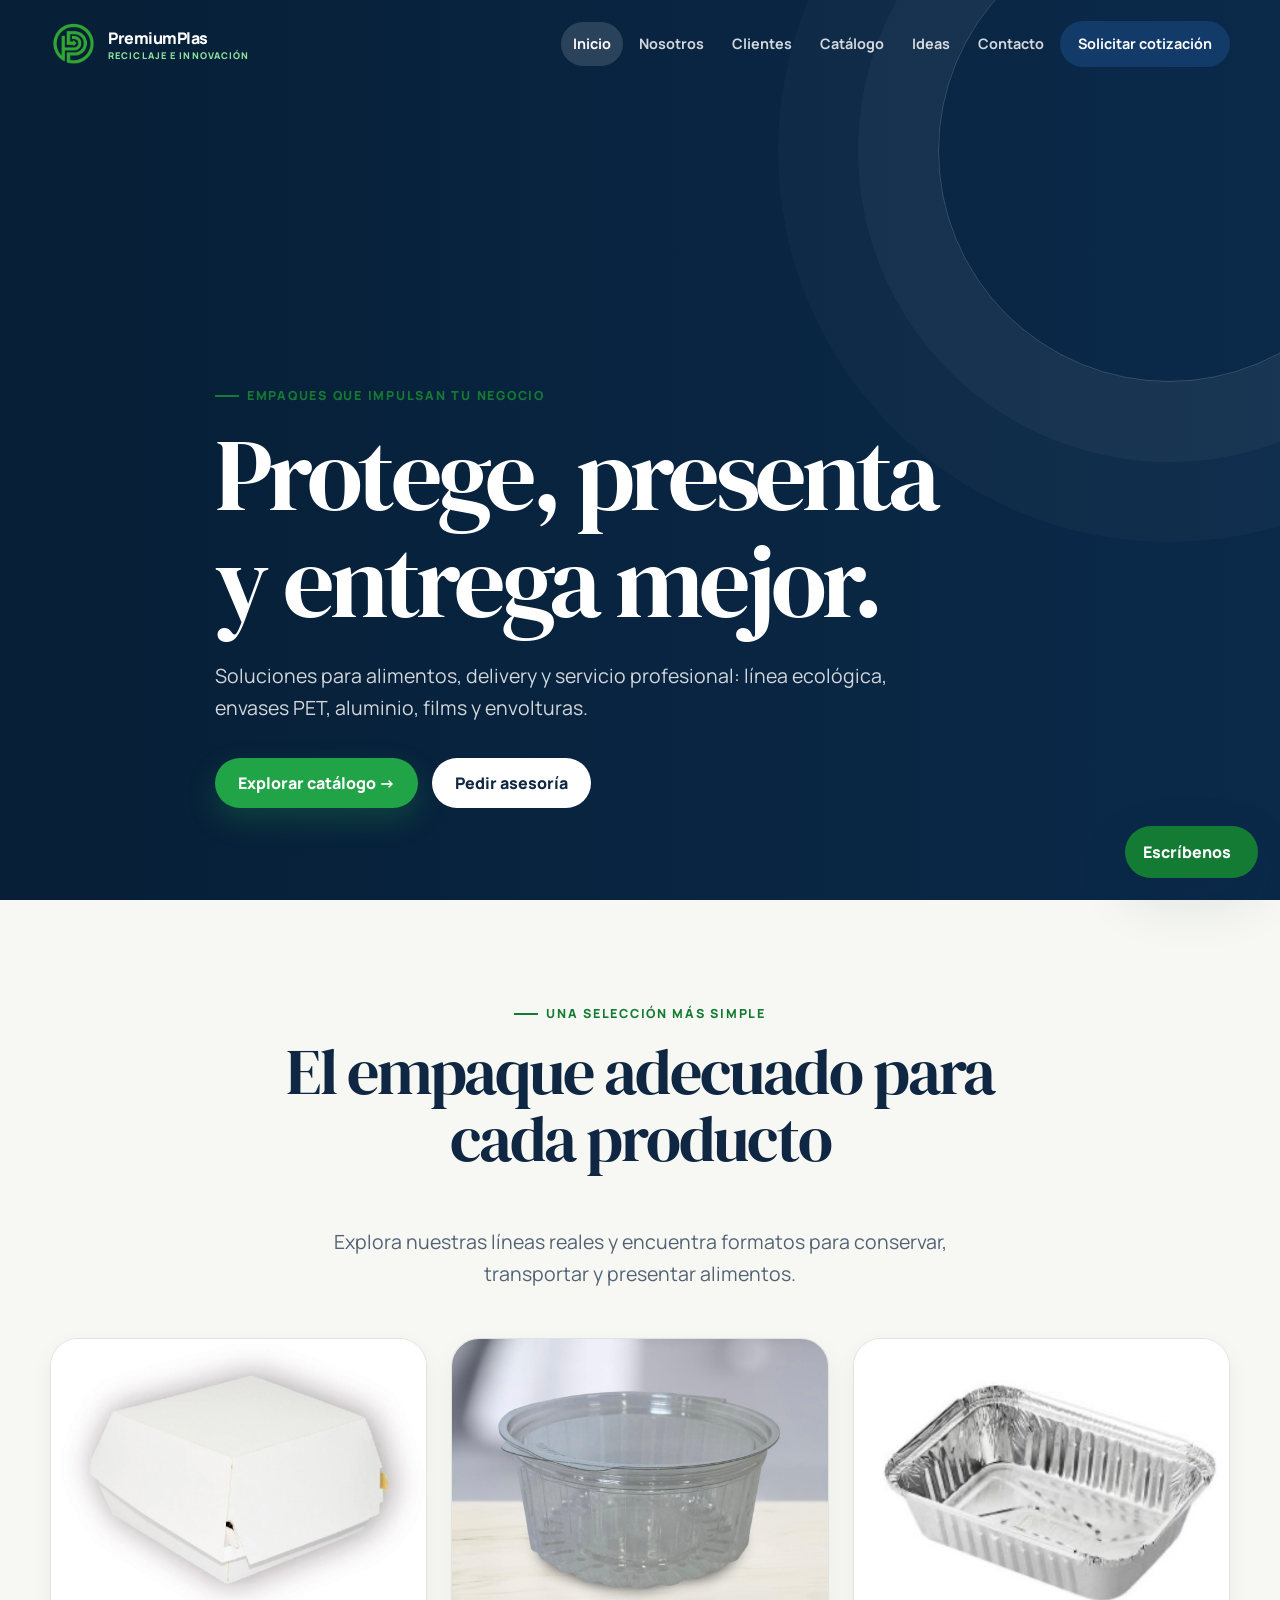
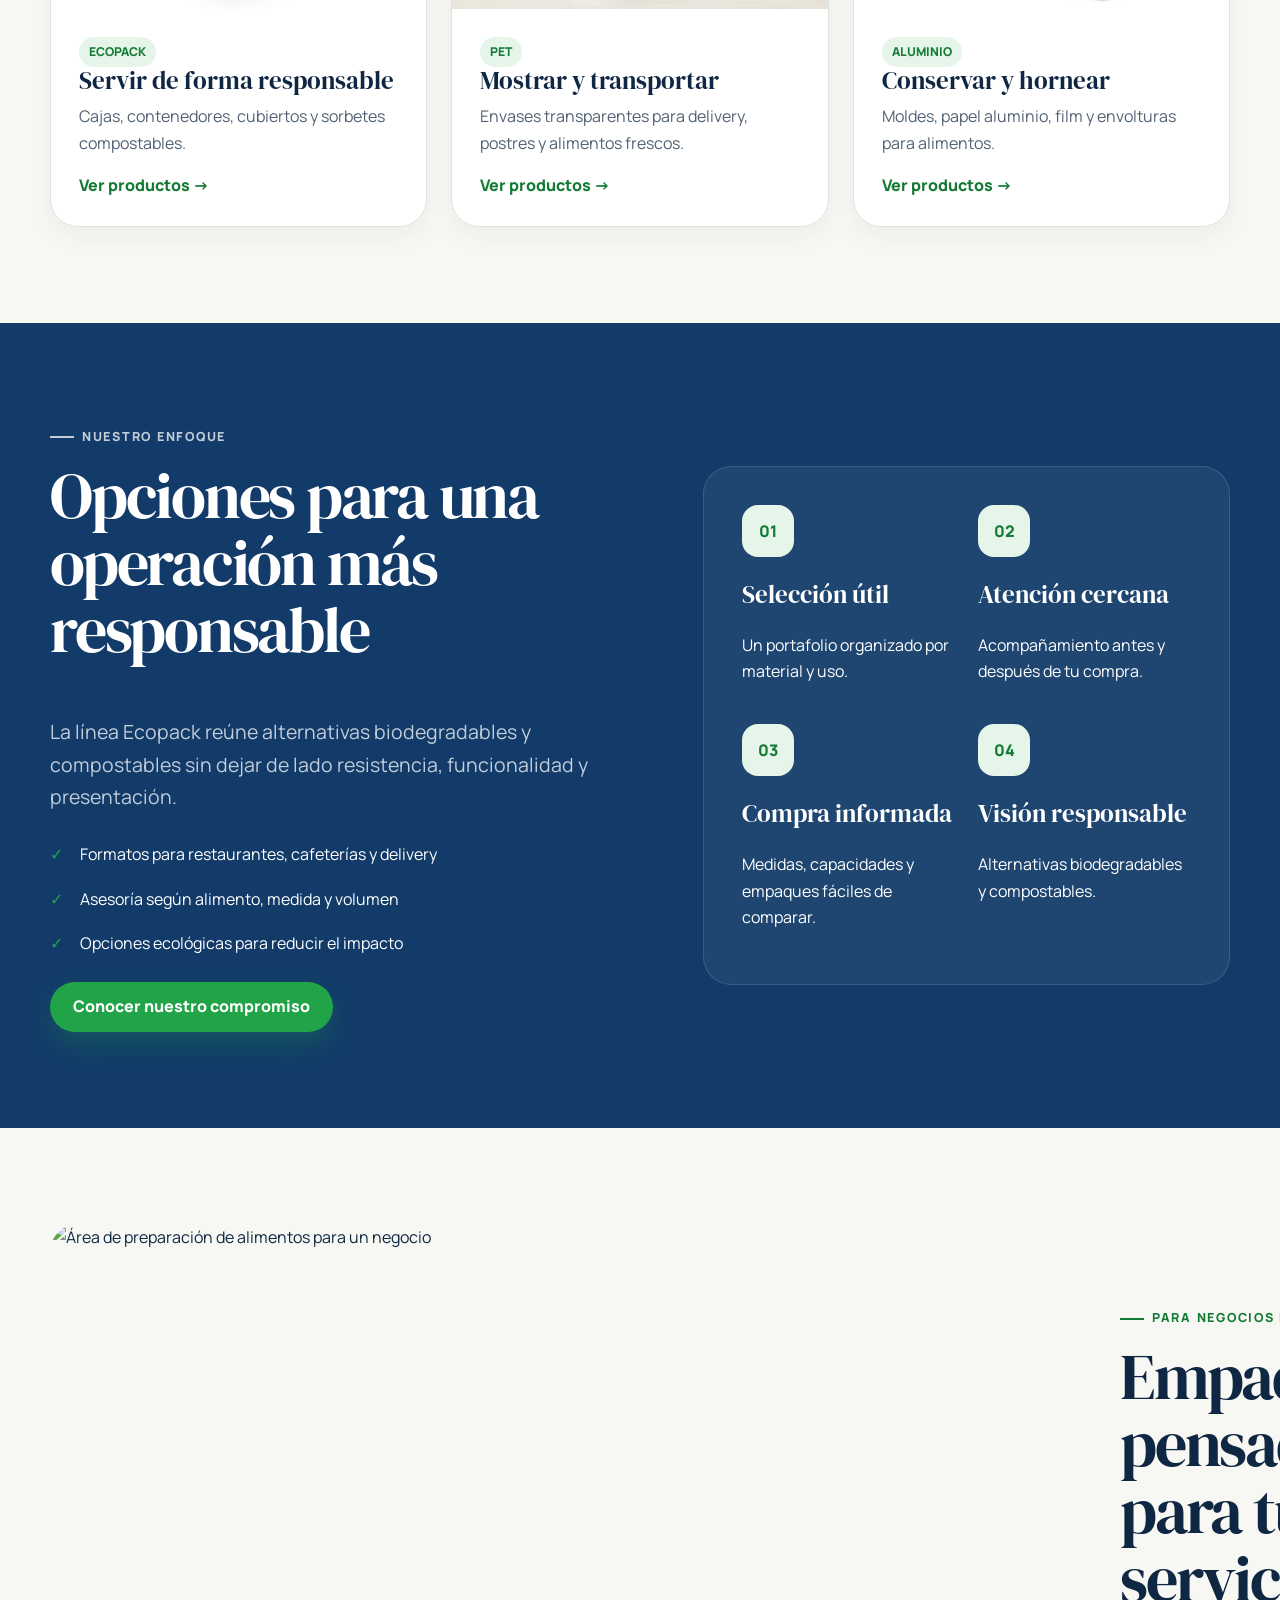
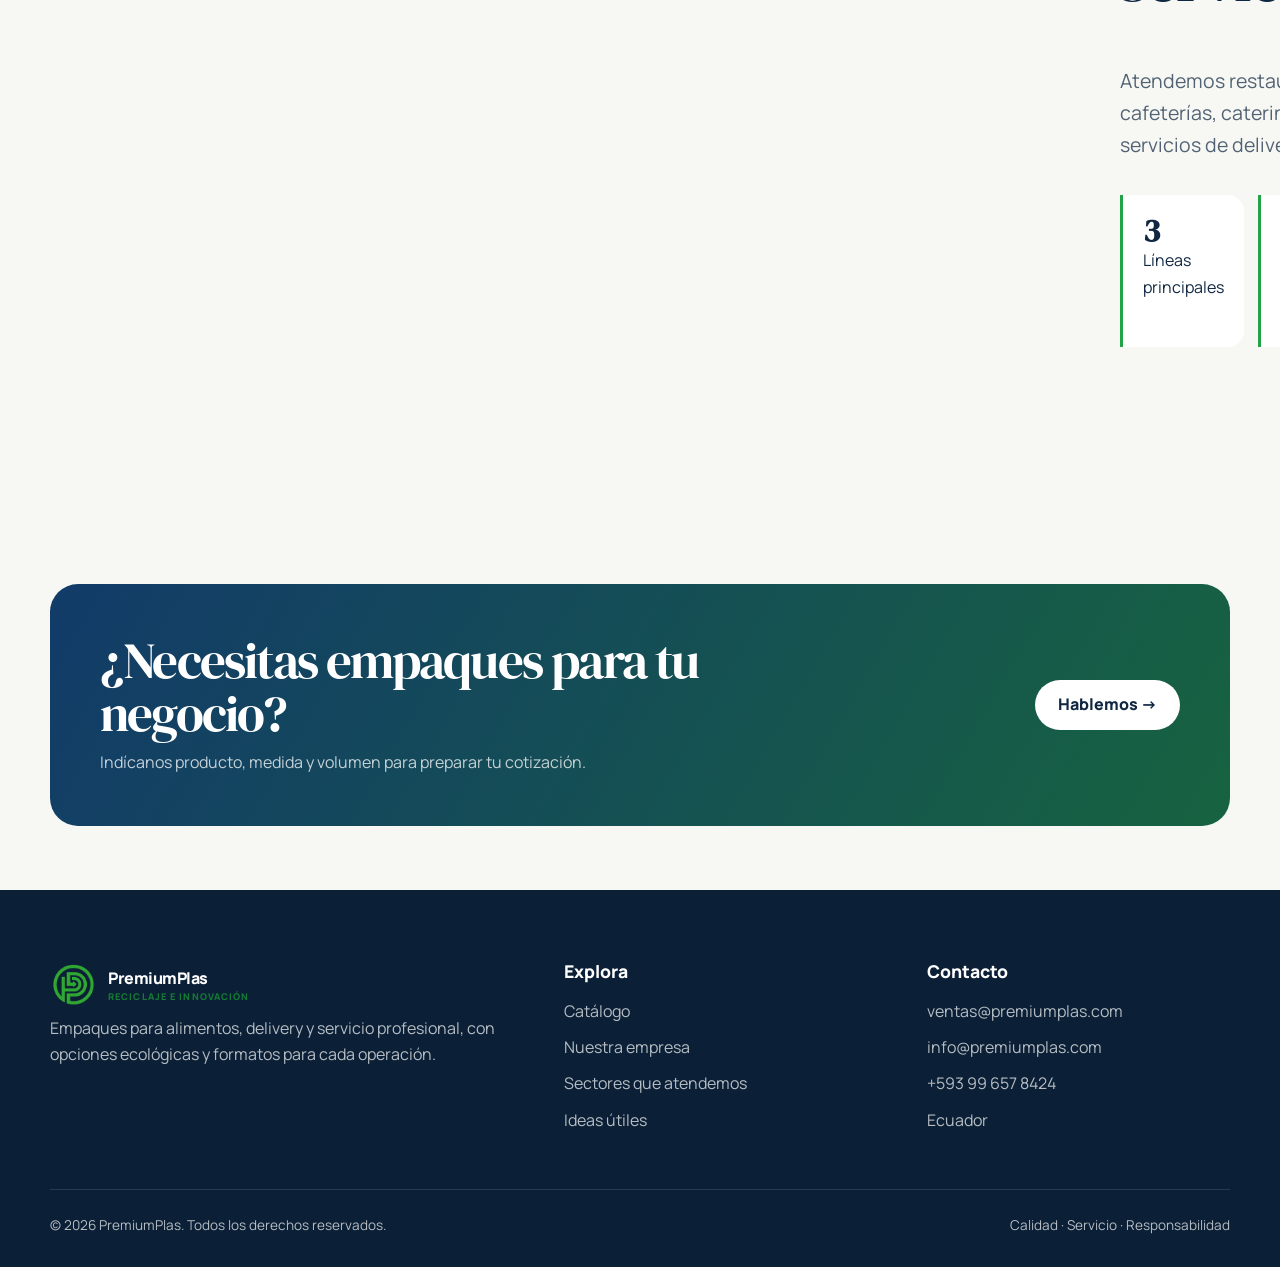
==== commit c17be707: "new contact of whatsaap" ====
--- a/index.html
+++ b/index.html
@@ -8,7 +8,7 @@
   </head><body data-page="inicio"><a class="skip-link" href="#contenido">Saltar al contenido</a><header class="site-header"><nav class="nav container" aria-label="Navegación principal">
       <a class="brand" href="index.html" aria-label="PremiumPlas, inicio"><img class="brand-mark" src="assets/images/brand-mark.png" alt="" width="46" height="46"><span class="brand-name">PremiumPlas<small>Reciclaje e innovación</small></span></a>
       <button class="menu-btn" type="button" aria-expanded="false" aria-controls="main-menu" aria-label="Abrir menú"><span></span><span></span><span></span></button>
-      <div class="nav-links" id="main-menu"><a href="index.html" data-nav="inicio">Inicio</a><a href="nosotros.html" data-nav="nosotros">Nosotros</a><a href="clientes.html" data-nav="clientes">Clientes</a><a href="catalogo.html" data-nav="catalogo">Catálogo</a><a href="blog.html" data-nav="blog">Ideas</a><a href="contacto.html" data-nav="contacto">Contacto</a><a class="nav-cta" href="contacto.html">Solicitar cotización</a></div>
+      <div class="nav-links" id="main-menu"><a href="index.html" data-nav="inicio">Inicio</a><a href="nosotros.html" data-nav="nosotros">Nosotros</a><a href="clientes.html" data-nav="clientes">Clientes</a><a href="catalogo.html" data-nav="catalogo">Catálogo</a><a href="blog.html" data-nav="blog">Ideas</a><a href="contacto.html" data-nav="contacto">Contacto</a><a class="nav-cta" href="https://wa.me/593996578424?text=Hola%2C%20quisiera%20solicitar%20una%20cotizaci%C3%B3n%20de%20productos%20PremiumPlas." target="_blank" rel="noopener noreferrer">Solicitar cotización</a></div>
     </nav></header><main id="contenido"><section class="hero" style="--hero:url('https://images.unsplash.com/photo-1556911220-bff31c812dba?auto=format&fit=crop&w=1800&q=82')"><div class="container hero-content">
   <p class="eyebrow">Empaques que impulsan tu negocio</p><h1>Protege, presenta<br>y entrega mejor.</h1><p class="lead">Soluciones para alimentos, delivery y servicio profesional: línea ecológica, envases PET, aluminio, films y envolturas.</p>
   <div class="hero-actions"><a class="btn btn-primary" href="catalogo.html">Explorar catálogo →</a><a class="btn btn-light" href="contacto.html">Pedir asesoría</a></div></div></section>
@@ -22,6 +22,6 @@
     <footer class="site-footer"><div class="container"><div class="footer-grid">
       <div><a class="brand" href="index.html"><img class="brand-mark" src="assets/images/brand-mark.png" alt="" width="46" height="46"><span class="brand-name">PremiumPlas<small>Reciclaje e innovación</small></span></a><p>Empaques para alimentos, delivery y servicio profesional, con opciones ecológicas y formatos para cada operación.</p></div>
       <div><h3>Explora</h3><div class="footer-links"><a href="catalogo.html">Catálogo</a><a href="nosotros.html">Nuestra empresa</a><a href="clientes.html">Sectores que atendemos</a><a href="blog.html">Ideas útiles</a></div></div>
-      <div><h3>Contacto</h3><div class="footer-links"><a href="mailto:ventas@premiumplas.com">ventas@premiumplas.com</a><a href="mailto:info@premiumplas.com">info@premiumplas.com</a><span>Ecuador</span></div></div>
+      <div><h3>Contacto</h3><div class="footer-links"><a href="mailto:ventas@premiumplas.com">ventas@premiumplas.com</a><a href="mailto:info@premiumplas.com">info@premiumplas.com</a><a href="https://wa.me/593996578424?text=Hola%2C%20quisiera%20informaci%C3%B3n%20sobre%20los%20productos%20de%20PremiumPlas." target="_blank" rel="noopener noreferrer">+593 99 657 8424</a><span>Ecuador</span></div></div>
     </div><div class="footer-bottom"><span>© <span data-year></span> PremiumPlas. Todos los derechos reservados.</span><span>Calidad · Servicio · Responsabilidad</span></div></div></footer>
-    <a class="floating-contact" href="contacto.html" aria-label="Contactar a PremiumPlas"><span>Escríbenos</span> ✉</a><script src="assets/js/main.js" defer></script></body></html>
+    <a class="floating-contact" href="https://wa.me/593996578424?text=Hola%2C%20quisiera%20informaci%C3%B3n%20sobre%20los%20productos%20de%20PremiumPlas." target="_blank" rel="noopener noreferrer" aria-label="Escribir a PremiumPlas por WhatsApp"><span>Escríbenos</span><svg aria-hidden="true" viewBox="0 0 24 24"><path d="M20.5 3.5A11.8 11.8 0 0 0 12.1 0C5.6 0 .3 5.3.3 11.8c0 2.1.6 4.2 1.6 6L.2 24l6.4-1.7a11.8 11.8 0 0 0 5.6 1.4h.1c6.5 0 11.7-5.3 11.7-11.8 0-3.2-1.2-6.2-3.5-8.4Zm-8.3 18.2c-1.8 0-3.6-.5-5.1-1.4l-.4-.2-3.8 1 1-3.7-.2-.4a9.8 9.8 0 1 1 8.5 4.7Zm5.4-7.3c-.3-.1-1.8-.9-2.1-1-.3-.1-.5-.1-.7.2-.2.3-.8 1-.9 1.2-.2.2-.3.2-.6.1-1.7-.8-2.8-1.5-4-3.4-.3-.5.3-.5.8-1.6.1-.2 0-.4 0-.6l-1-2.4c-.3-.6-.5-.5-.7-.5h-.6c-.2 0-.6.1-.9.4-.3.3-1.2 1.2-1.2 2.9s1.2 3.3 1.4 3.5c.2.2 2.4 3.7 5.8 5.2 2.2 1 3.1 1 4.2.8.7-.1 1.8-.7 2-1.4.3-.7.3-1.3.2-1.4-.1-.2-.4-.3-.7-.5Z"/></svg></a><script src="assets/js/main.js" defer></script></body></html>
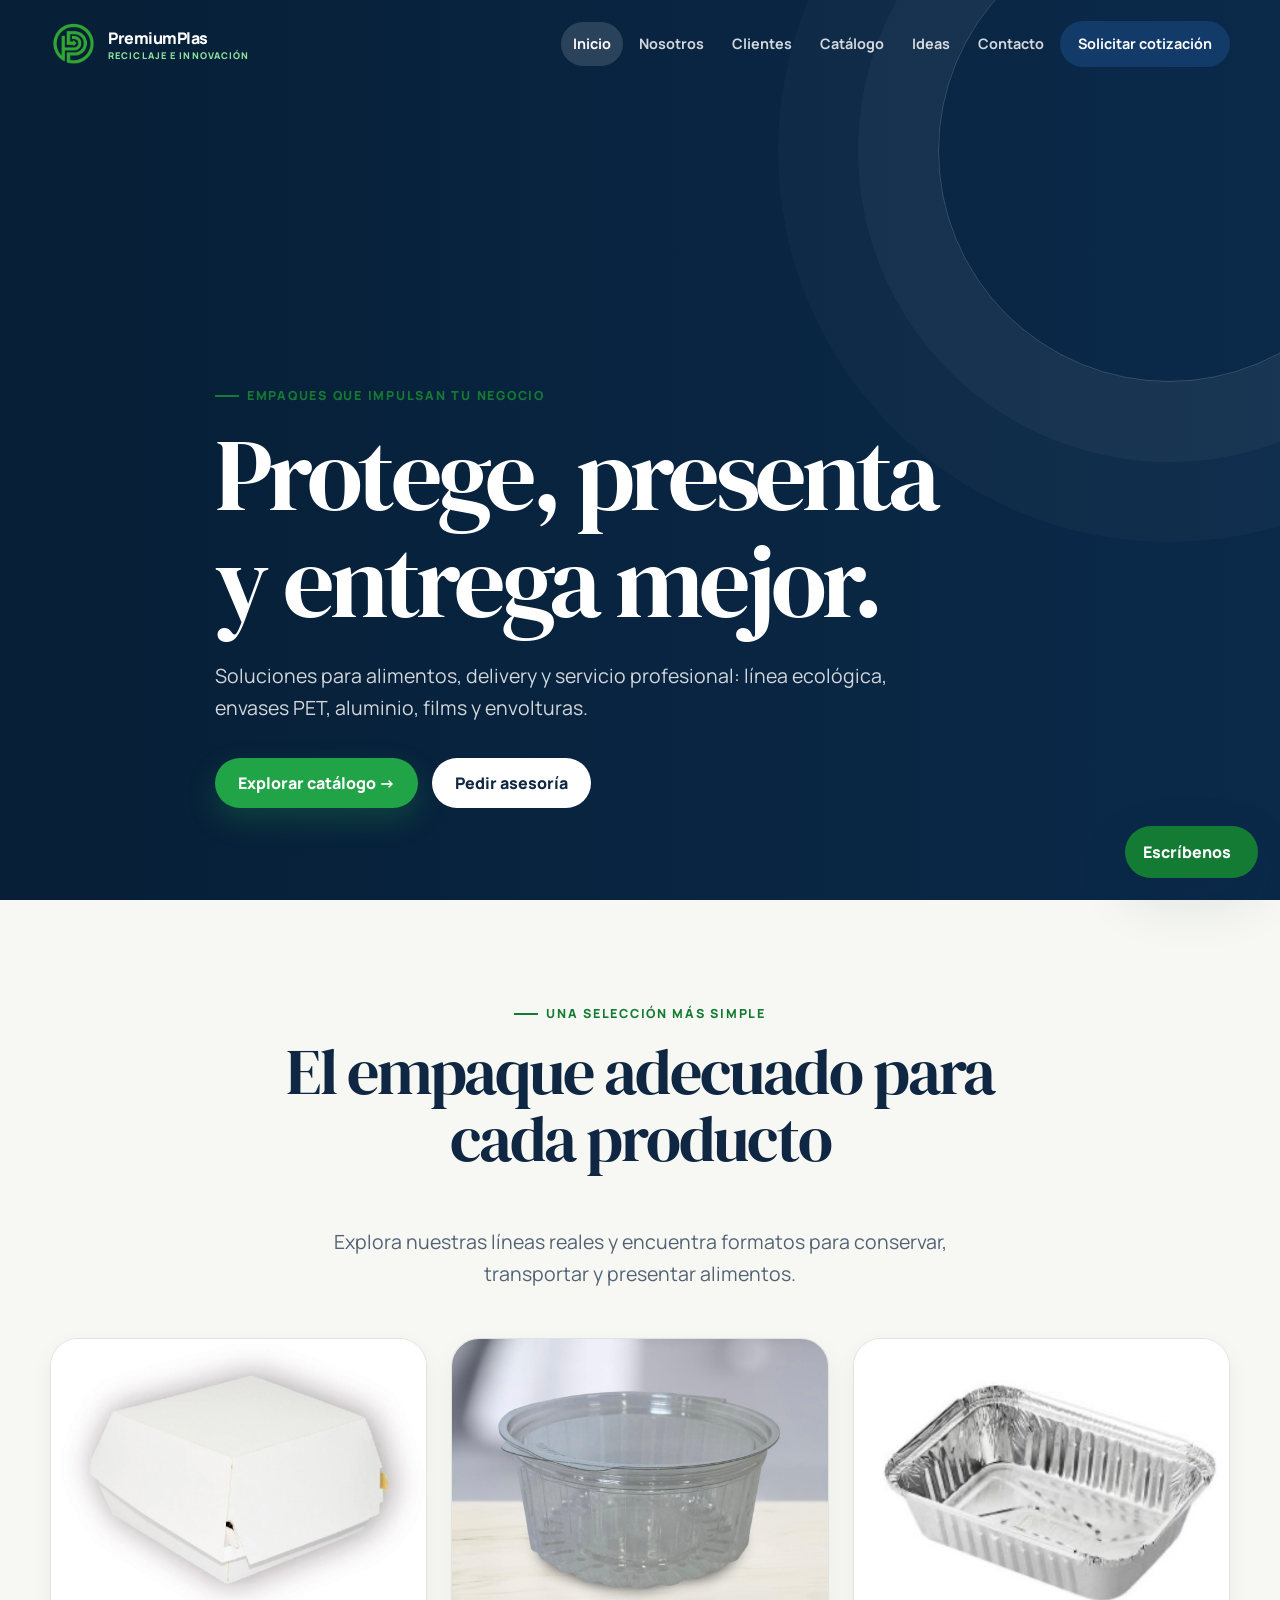
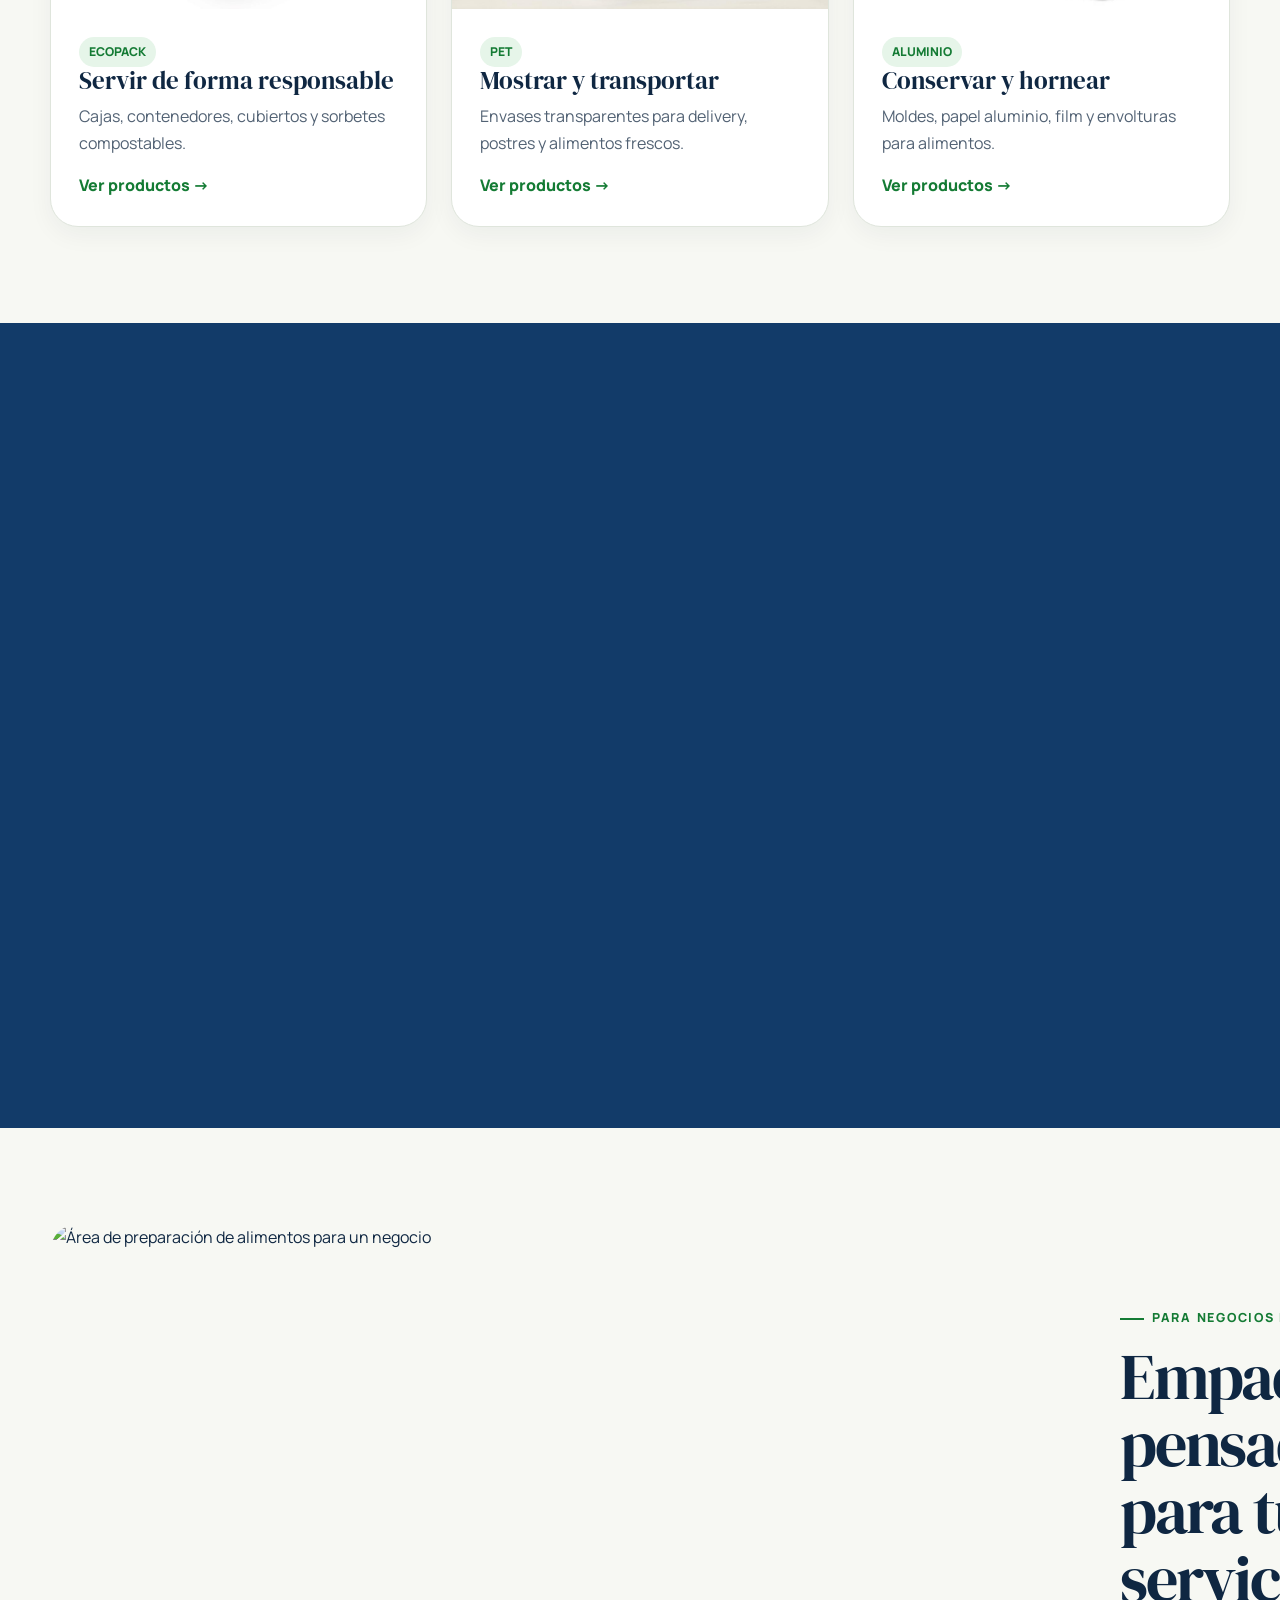
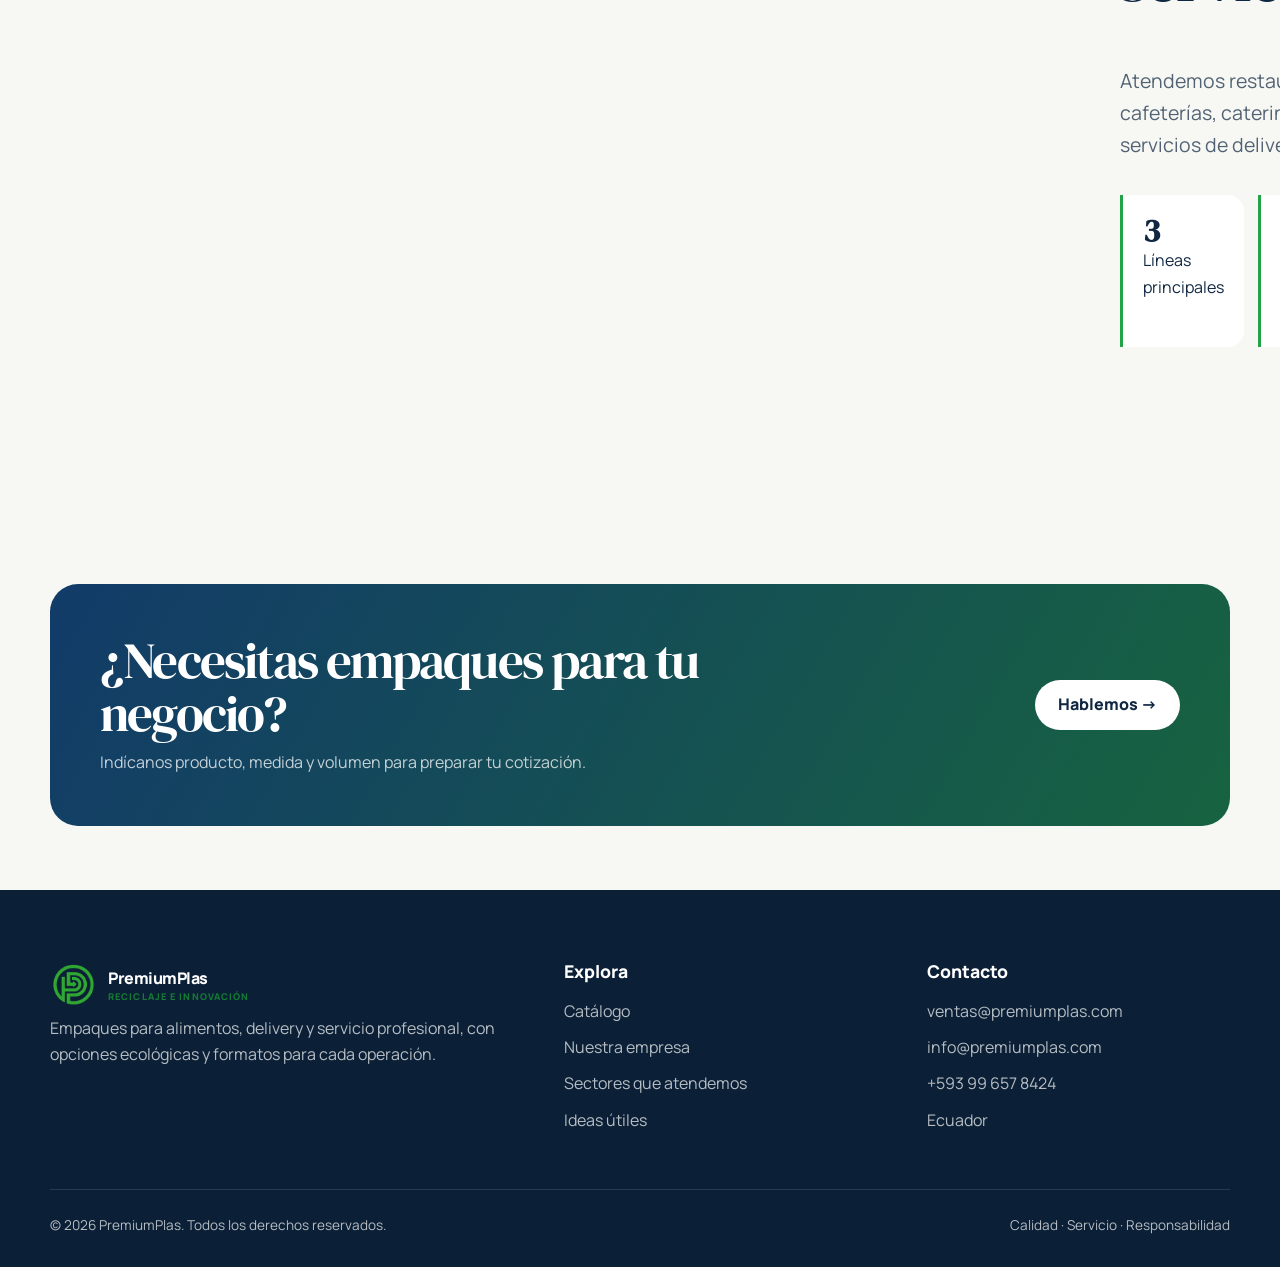
==== commit 6fac6e10: "Fix format of htmls" ====
--- a/index.html
+++ b/index.html
@@ -1,27 +1,191 @@
-<!doctype html><html lang="es"><head>
-    <meta charset="utf-8"><meta name="viewport" content="width=device-width, initial-scale=1">
-    <title>PremiumPlas | Empaques para alimentos en Ecuador</title><meta name="description" content="Empaques para alimentos, delivery y servicio profesional en Ecuador.">
-    <meta name="theme-color" content="#123b69"><meta property="og:type" content="website"><meta property="og:title" content="PremiumPlas | Empaques para alimentos en Ecuador"><meta property="og:description" content="Empaques para alimentos, delivery y servicio profesional en Ecuador.">
-    <link rel="preconnect" href="https://fonts.googleapis.com"><link rel="preconnect" href="https://fonts.gstatic.com" crossorigin><link rel="preconnect" href="https://images.unsplash.com">
-    <link href="https://fonts.googleapis.com/css2?family=DM+Serif+Display&family=Manrope:wght@400;600;700;800&display=swap" rel="stylesheet">
-    <link rel="stylesheet" href="assets/css/styles.css"><link rel="icon" href="assets/images/brand-mark.png" type="image/png">
-  </head><body data-page="inicio"><a class="skip-link" href="#contenido">Saltar al contenido</a><header class="site-header"><nav class="nav container" aria-label="Navegación principal">
-      <a class="brand" href="index.html" aria-label="PremiumPlas, inicio"><img class="brand-mark" src="assets/images/brand-mark.png" alt="" width="46" height="46"><span class="brand-name">PremiumPlas<small>Reciclaje e innovación</small></span></a>
-      <button class="menu-btn" type="button" aria-expanded="false" aria-controls="main-menu" aria-label="Abrir menú"><span></span><span></span><span></span></button>
-      <div class="nav-links" id="main-menu"><a href="index.html" data-nav="inicio">Inicio</a><a href="nosotros.html" data-nav="nosotros">Nosotros</a><a href="clientes.html" data-nav="clientes">Clientes</a><a href="catalogo.html" data-nav="catalogo">Catálogo</a><a href="blog.html" data-nav="blog">Ideas</a><a href="contacto.html" data-nav="contacto">Contacto</a><a class="nav-cta" href="https://wa.me/593996578424?text=Hola%2C%20quisiera%20solicitar%20una%20cotizaci%C3%B3n%20de%20productos%20PremiumPlas." target="_blank" rel="noopener noreferrer">Solicitar cotización</a></div>
-    </nav></header><main id="contenido"><section class="hero" style="--hero:url('https://images.unsplash.com/photo-1556911220-bff31c812dba?auto=format&fit=crop&w=1800&q=82')"><div class="container hero-content">
-  <p class="eyebrow">Empaques que impulsan tu negocio</p><h1>Protege, presenta<br>y entrega mejor.</h1><p class="lead">Soluciones para alimentos, delivery y servicio profesional: línea ecológica, envases PET, aluminio, films y envolturas.</p>
-  <div class="hero-actions"><a class="btn btn-primary" href="catalogo.html">Explorar catálogo →</a><a class="btn btn-light" href="contacto.html">Pedir asesoría</a></div></div></section>
-<section class="section"><div class="container"><div class="section-head center reveal"><p class="eyebrow">Una selección más simple</p><h2>El empaque adecuado para cada producto</h2><p class="lead">Explora nuestras líneas reales y encuentra formatos para conservar, transportar y presentar alimentos.</p></div>
-<div class="grid grid-3"><article class="card card-lift reveal"><img class="card-image" src="assets/images/products/2.1.jpeg" alt="Porta hamburguesa ecológico blanco" loading="lazy" width="800" height="540"><div class="card-body"><span class="tag">Ecopack</span><h3>Servir de forma responsable</h3><p class="muted">Cajas, contenedores, cubiertos y sorbetes compostables.</p><a class="text-link" href="catalogo.html?categoria=ecopack">Ver productos →</a></div></article>
-<article class="card card-lift reveal"><img class="card-image" src="assets/images/products/5.jpeg" alt="Envase redondo transparente para alimentos" loading="lazy" width="800" height="540"><div class="card-body"><span class="tag">PET</span><h3>Mostrar y transportar</h3><p class="muted">Envases transparentes para delivery, postres y alimentos frescos.</p><a class="text-link" href="catalogo.html?categoria=pet">Ver productos →</a></div></article>
-<article class="card card-lift reveal"><img class="card-image" src="assets/images/products/3,2.jpeg" alt="Molde rectangular de aluminio para alimentos" loading="lazy" width="800" height="540"><div class="card-body"><span class="tag">Aluminio</span><h3>Conservar y hornear</h3><p class="muted">Moldes, papel aluminio, film y envolturas para alimentos.</p><a class="text-link" href="catalogo.html?categoria=aluminio">Ver productos →</a></div></article></div></div></section>
-<section class="section band"><div class="container split"><div class="reveal"><p class="eyebrow">Nuestro enfoque</p><h2>Opciones para una operación más responsable</h2><p class="lead">La línea Ecopack reúne alternativas biodegradables y compostables sin dejar de lado resistencia, funcionalidad y presentación.</p><ul class="check-list"><li>Formatos para restaurantes, cafeterías y delivery</li><li>Asesoría según alimento, medida y volumen</li><li>Opciones ecológicas para reducir el impacto</li></ul><a class="btn btn-primary" href="nosotros.html">Conocer nuestro compromiso</a></div>
-<div class="band-card reveal"><div class="grid grid-2"><div><div class="icon">01</div><h3>Selección útil</h3><p>Un portafolio organizado por material y uso.</p></div><div><div class="icon">02</div><h3>Atención cercana</h3><p>Acompañamiento antes y después de tu compra.</p></div><div><div class="icon">03</div><h3>Compra informada</h3><p>Medidas, capacidades y empaques fáciles de comparar.</p></div><div><div class="icon">04</div><h3>Visión responsable</h3><p>Alternativas biodegradables y compostables.</p></div></div></div></div></section>
-<section class="section"><div class="container split"><div class="split-media reveal"><img src="https://images.unsplash.com/photo-1556912173-3bb406ef7e77?auto=format&fit=crop&w=1000&q=82" alt="Área de preparación de alimentos para un negocio" loading="lazy" width="1000" height="800"></div><div class="reveal"><p class="eyebrow">Para negocios de alimentos</p><h2>Empaques pensados para tu servicio</h2><p class="lead">Atendemos restaurantes, panaderías, cafeterías, caterings, comercios y servicios de delivery.</p><div class="stat-row"><div class="stat"><strong>3</strong><span>Líneas principales</span></div><div class="stat"><strong>1 a 1</strong><span>Asesoría comercial</span></div><div class="stat"><strong>360°</strong><span>Visión de servicio</span></div></div></div></div></section></main><section class="section-sm"><div class="container"><div class="cta reveal"><div><h2>¿Necesitas empaques para tu negocio?</h2><p>Indícanos producto, medida y volumen para preparar tu cotización.</p></div><a class="btn btn-light" href="contacto.html">Hablemos →</a></div></div></section>
-    <footer class="site-footer"><div class="container"><div class="footer-grid">
-      <div><a class="brand" href="index.html"><img class="brand-mark" src="assets/images/brand-mark.png" alt="" width="46" height="46"><span class="brand-name">PremiumPlas<small>Reciclaje e innovación</small></span></a><p>Empaques para alimentos, delivery y servicio profesional, con opciones ecológicas y formatos para cada operación.</p></div>
-      <div><h3>Explora</h3><div class="footer-links"><a href="catalogo.html">Catálogo</a><a href="nosotros.html">Nuestra empresa</a><a href="clientes.html">Sectores que atendemos</a><a href="blog.html">Ideas útiles</a></div></div>
-      <div><h3>Contacto</h3><div class="footer-links"><a href="mailto:ventas@premiumplas.com">ventas@premiumplas.com</a><a href="mailto:info@premiumplas.com">info@premiumplas.com</a><a href="https://wa.me/593996578424?text=Hola%2C%20quisiera%20informaci%C3%B3n%20sobre%20los%20productos%20de%20PremiumPlas." target="_blank" rel="noopener noreferrer">+593 99 657 8424</a><span>Ecuador</span></div></div>
-    </div><div class="footer-bottom"><span>© <span data-year></span> PremiumPlas. Todos los derechos reservados.</span><span>Calidad · Servicio · Responsabilidad</span></div></div></footer>
-    <a class="floating-contact" href="https://wa.me/593996578424?text=Hola%2C%20quisiera%20informaci%C3%B3n%20sobre%20los%20productos%20de%20PremiumPlas." target="_blank" rel="noopener noreferrer" aria-label="Escribir a PremiumPlas por WhatsApp"><span>Escríbenos</span><svg aria-hidden="true" viewBox="0 0 24 24"><path d="M20.5 3.5A11.8 11.8 0 0 0 12.1 0C5.6 0 .3 5.3.3 11.8c0 2.1.6 4.2 1.6 6L.2 24l6.4-1.7a11.8 11.8 0 0 0 5.6 1.4h.1c6.5 0 11.7-5.3 11.7-11.8 0-3.2-1.2-6.2-3.5-8.4Zm-8.3 18.2c-1.8 0-3.6-.5-5.1-1.4l-.4-.2-3.8 1 1-3.7-.2-.4a9.8 9.8 0 1 1 8.5 4.7Zm5.4-7.3c-.3-.1-1.8-.9-2.1-1-.3-.1-.5-.1-.7.2-.2.3-.8 1-.9 1.2-.2.2-.3.2-.6.1-1.7-.8-2.8-1.5-4-3.4-.3-.5.3-.5.8-1.6.1-.2 0-.4 0-.6l-1-2.4c-.3-.6-.5-.5-.7-.5h-.6c-.2 0-.6.1-.9.4-.3.3-1.2 1.2-1.2 2.9s1.2 3.3 1.4 3.5c.2.2 2.4 3.7 5.8 5.2 2.2 1 3.1 1 4.2.8.7-.1 1.8-.7 2-1.4.3-.7.3-1.3.2-1.4-.1-.2-.4-.3-.7-.5Z"/></svg></a><script src="assets/js/main.js" defer></script></body></html>
+<!doctype html>
+<html lang="es">
+
+<head>
+  <meta charset="utf-8">
+  <meta name="viewport" content="width=device-width, initial-scale=1">
+  <title>PremiumPlas | Empaques para alimentos en Ecuador</title>
+  <meta name="description" content="Empaques para alimentos, delivery y servicio profesional en Ecuador.">
+  <meta name="theme-color" content="#123b69">
+  <meta property="og:type" content="website">
+  <meta property="og:title" content="PremiumPlas | Empaques para alimentos en Ecuador">
+  <meta property="og:description" content="Empaques para alimentos, delivery y servicio profesional en Ecuador.">
+  <link rel="preconnect" href="https://fonts.googleapis.com">
+  <link rel="preconnect" href="https://fonts.gstatic.com" crossorigin>
+  <link rel="preconnect" href="https://images.unsplash.com">
+  <link
+    href="https://fonts.googleapis.com/css2?family=DM+Serif+Display&family=Manrope:wght@400;600;700;800&display=swap"
+    rel="stylesheet">
+  <link rel="stylesheet" href="assets/css/styles.css">
+  <link rel="icon" href="assets/images/brand-mark.png" type="image/png">
+</head>
+
+<body data-page="inicio"><a class="skip-link" href="#contenido">Saltar al contenido</a>
+  <header class="site-header">
+    <nav class="nav container" aria-label="Navegación principal">
+      <a class="brand" href="index.html" aria-label="PremiumPlas, inicio"><img class="brand-mark"
+          src="assets/images/brand-mark.png" alt="" width="46" height="46"><span
+          class="brand-name">PremiumPlas<small>Reciclaje e innovación</small></span></a>
+      <button class="menu-btn" type="button" aria-expanded="false" aria-controls="main-menu"
+        aria-label="Abrir menú"><span></span><span></span><span></span></button>
+      <div class="nav-links" id="main-menu"><a href="index.html" data-nav="inicio">Inicio</a><a href="nosotros.html"
+          data-nav="nosotros">Nosotros</a><a href="clientes.html" data-nav="clientes">Clientes</a><a
+          href="catalogo.html" data-nav="catalogo">Catálogo</a><a href="blog.html" data-nav="blog">Ideas</a><a
+          href="contacto.html" data-nav="contacto">Contacto</a><a class="nav-cta"
+          href="https://wa.me/593996578424?text=Hola%2C%20quisiera%20solicitar%20una%20cotizaci%C3%B3n%20de%20productos%20PremiumPlas."
+          target="_blank" rel="noopener noreferrer">Solicitar cotización</a></div>
+    </nav>
+  </header>
+  <main id="contenido">
+    <section class="hero"
+      style="--hero:url('https://images.unsplash.com/photo-1556911220-bff31c812dba?auto=format&fit=crop&w=1800&q=82')">
+      <div class="container hero-content">
+        <p class="eyebrow">Empaques que impulsan tu negocio</p>
+        <h1>Protege, presenta<br>y entrega mejor.</h1>
+        <p class="lead">Soluciones para alimentos, delivery y servicio profesional: línea ecológica, envases PET,
+          aluminio, films y envolturas.</p>
+        <div class="hero-actions"><a class="btn btn-primary" href="catalogo.html">Explorar catálogo →</a><a
+            class="btn btn-light" href="contacto.html">Pedir asesoría</a></div>
+      </div>
+    </section>
+    <section class="section">
+      <div class="container">
+        <div class="section-head center reveal">
+          <p class="eyebrow">Una selección más simple</p>
+          <h2>El empaque adecuado para cada producto</h2>
+          <p class="lead">Explora nuestras líneas reales y encuentra formatos para conservar, transportar y presentar
+            alimentos.</p>
+        </div>
+        <div class="grid grid-3">
+          <article class="card card-lift reveal"><img class="card-image" src="assets/images/products/2.1.jpeg"
+              alt="Porta hamburguesa ecológico blanco" loading="lazy" width="800" height="540">
+            <div class="card-body"><span class="tag">Ecopack</span>
+              <h3>Servir de forma responsable</h3>
+              <p class="muted">Cajas, contenedores, cubiertos y sorbetes compostables.</p><a class="text-link"
+                href="catalogo.html?categoria=ecopack">Ver productos →</a>
+            </div>
+          </article>
+          <article class="card card-lift reveal"><img class="card-image" src="assets/images/products/5.jpeg"
+              alt="Envase redondo transparente para alimentos" loading="lazy" width="800" height="540">
+            <div class="card-body"><span class="tag">PET</span>
+              <h3>Mostrar y transportar</h3>
+              <p class="muted">Envases transparentes para delivery, postres y alimentos frescos.</p><a class="text-link"
+                href="catalogo.html?categoria=pet">Ver productos →</a>
+            </div>
+          </article>
+          <article class="card card-lift reveal"><img class="card-image" src="assets/images/products/3,2.jpeg"
+              alt="Molde rectangular de aluminio para alimentos" loading="lazy" width="800" height="540">
+            <div class="card-body"><span class="tag">Aluminio</span>
+              <h3>Conservar y hornear</h3>
+              <p class="muted">Moldes, papel aluminio, film y envolturas para alimentos.</p><a class="text-link"
+                href="catalogo.html?categoria=aluminio">Ver productos →</a>
+            </div>
+          </article>
+        </div>
+      </div>
+    </section>
+    <section class="section band">
+      <div class="container split">
+        <div class="reveal">
+          <p class="eyebrow">Nuestro enfoque</p>
+          <h2>Opciones para una operación más responsable</h2>
+          <p class="lead">La línea Ecopack reúne alternativas biodegradables y compostables sin dejar de lado
+            resistencia, funcionalidad y presentación.</p>
+          <ul class="check-list">
+            <li>Formatos para restaurantes, cafeterías y delivery</li>
+            <li>Asesoría según alimento, medida y volumen</li>
+            <li>Opciones ecológicas para reducir el impacto</li>
+          </ul><a class="btn btn-primary" href="nosotros.html">Conocer nuestro compromiso</a>
+        </div>
+        <div class="band-card reveal">
+          <div class="grid grid-2">
+            <div>
+              <div class="icon">01</div>
+              <h3>Selección útil</h3>
+              <p>Un portafolio organizado por material y uso.</p>
+            </div>
+            <div>
+              <div class="icon">02</div>
+              <h3>Atención cercana</h3>
+              <p>Acompañamiento antes y después de tu compra.</p>
+            </div>
+            <div>
+              <div class="icon">03</div>
+              <h3>Compra informada</h3>
+              <p>Medidas, capacidades y empaques fáciles de comparar.</p>
+            </div>
+            <div>
+              <div class="icon">04</div>
+              <h3>Visión responsable</h3>
+              <p>Alternativas biodegradables y compostables.</p>
+            </div>
+          </div>
+        </div>
+      </div>
+    </section>
+    <section class="section">
+      <div class="container split">
+        <div class="split-media reveal"><img
+            src="https://images.unsplash.com/photo-1556912173-3bb406ef7e77?auto=format&fit=crop&w=1000&q=82"
+            alt="Área de preparación de alimentos para un negocio" loading="lazy" width="1000" height="800"></div>
+        <div class="reveal">
+          <p class="eyebrow">Para negocios de alimentos</p>
+          <h2>Empaques pensados para tu servicio</h2>
+          <p class="lead">Atendemos restaurantes, panaderías, cafeterías, caterings, comercios y servicios de delivery.
+          </p>
+          <div class="stat-row">
+            <div class="stat"><strong>3</strong><span>Líneas principales</span></div>
+            <div class="stat"><strong>1 a 1</strong><span>Asesoría comercial</span></div>
+            <div class="stat"><strong>360°</strong><span>Visión de servicio</span></div>
+          </div>
+        </div>
+      </div>
+    </section>
+  </main>
+  <section class="section-sm">
+    <div class="container">
+      <div class="cta reveal">
+        <div>
+          <h2>¿Necesitas empaques para tu negocio?</h2>
+          <p>Indícanos producto, medida y volumen para preparar tu cotización.</p>
+        </div><a class="btn btn-light" href="contacto.html">Hablemos →</a>
+      </div>
+    </div>
+  </section>
+  <footer class="site-footer">
+    <div class="container">
+      <div class="footer-grid">
+        <div><a class="brand" href="index.html"><img class="brand-mark" src="assets/images/brand-mark.png" alt=""
+              width="46" height="46"><span class="brand-name">PremiumPlas<small>Reciclaje e
+                innovación</small></span></a>
+          <p>Empaques para alimentos, delivery y servicio profesional, con opciones ecológicas y formatos para cada
+            operación.</p>
+        </div>
+        <div>
+          <h3>Explora</h3>
+          <div class="footer-links"><a href="catalogo.html">Catálogo</a><a href="nosotros.html">Nuestra empresa</a><a
+              href="clientes.html">Sectores que atendemos</a><a href="blog.html">Ideas útiles</a></div>
+        </div>
+        <div>
+          <h3>Contacto</h3>
+          <div class="footer-links"><a href="mailto:ventas@premiumplas.com">ventas@premiumplas.com</a><a
+              href="mailto:info@premiumplas.com">info@premiumplas.com</a><a
+              href="https://wa.me/593996578424?text=Hola%2C%20quisiera%20informaci%C3%B3n%20sobre%20los%20productos%20de%20PremiumPlas."
+              target="_blank" rel="noopener noreferrer">+593 99 657 8424</a><span>Ecuador</span></div>
+        </div>
+      </div>
+      <div class="footer-bottom"><span>© <span data-year></span> PremiumPlas. Todos los derechos
+          reservados.</span><span>Calidad · Servicio · Responsabilidad</span></div>
+    </div>
+  </footer>
+  <a class="floating-contact"
+    href="https://wa.me/593996578424?text=Hola%2C%20quisiera%20informaci%C3%B3n%20sobre%20los%20productos%20de%20PremiumPlas."
+    target="_blank" rel="noopener noreferrer"
+    aria-label="Escribir a PremiumPlas por WhatsApp"><span>Escríbenos</span><svg aria-hidden="true" viewBox="0 0 24 24">
+      <path
+        d="M20.5 3.5A11.8 11.8 0 0 0 12.1 0C5.6 0 .3 5.3.3 11.8c0 2.1.6 4.2 1.6 6L.2 24l6.4-1.7a11.8 11.8 0 0 0 5.6 1.4h.1c6.5 0 11.7-5.3 11.7-11.8 0-3.2-1.2-6.2-3.5-8.4Zm-8.3 18.2c-1.8 0-3.6-.5-5.1-1.4l-.4-.2-3.8 1 1-3.7-.2-.4a9.8 9.8 0 1 1 8.5 4.7Zm5.4-7.3c-.3-.1-1.8-.9-2.1-1-.3-.1-.5-.1-.7.2-.2.3-.8 1-.9 1.2-.2.2-.3.2-.6.1-1.7-.8-2.8-1.5-4-3.4-.3-.5.3-.5.8-1.6.1-.2 0-.4 0-.6l-1-2.4c-.3-.6-.5-.5-.7-.5h-.6c-.2 0-.6.1-.9.4-.3.3-1.2 1.2-1.2 2.9s1.2 3.3 1.4 3.5c.2.2 2.4 3.7 5.8 5.2 2.2 1 3.1 1 4.2.8.7-.1 1.8-.7 2-1.4.3-.7.3-1.3.2-1.4-.1-.2-.4-.3-.7-.5Z" />
+    </svg></a>
+  <script src="assets/js/main.js" defer></script>
+</body>
+
+</html>
